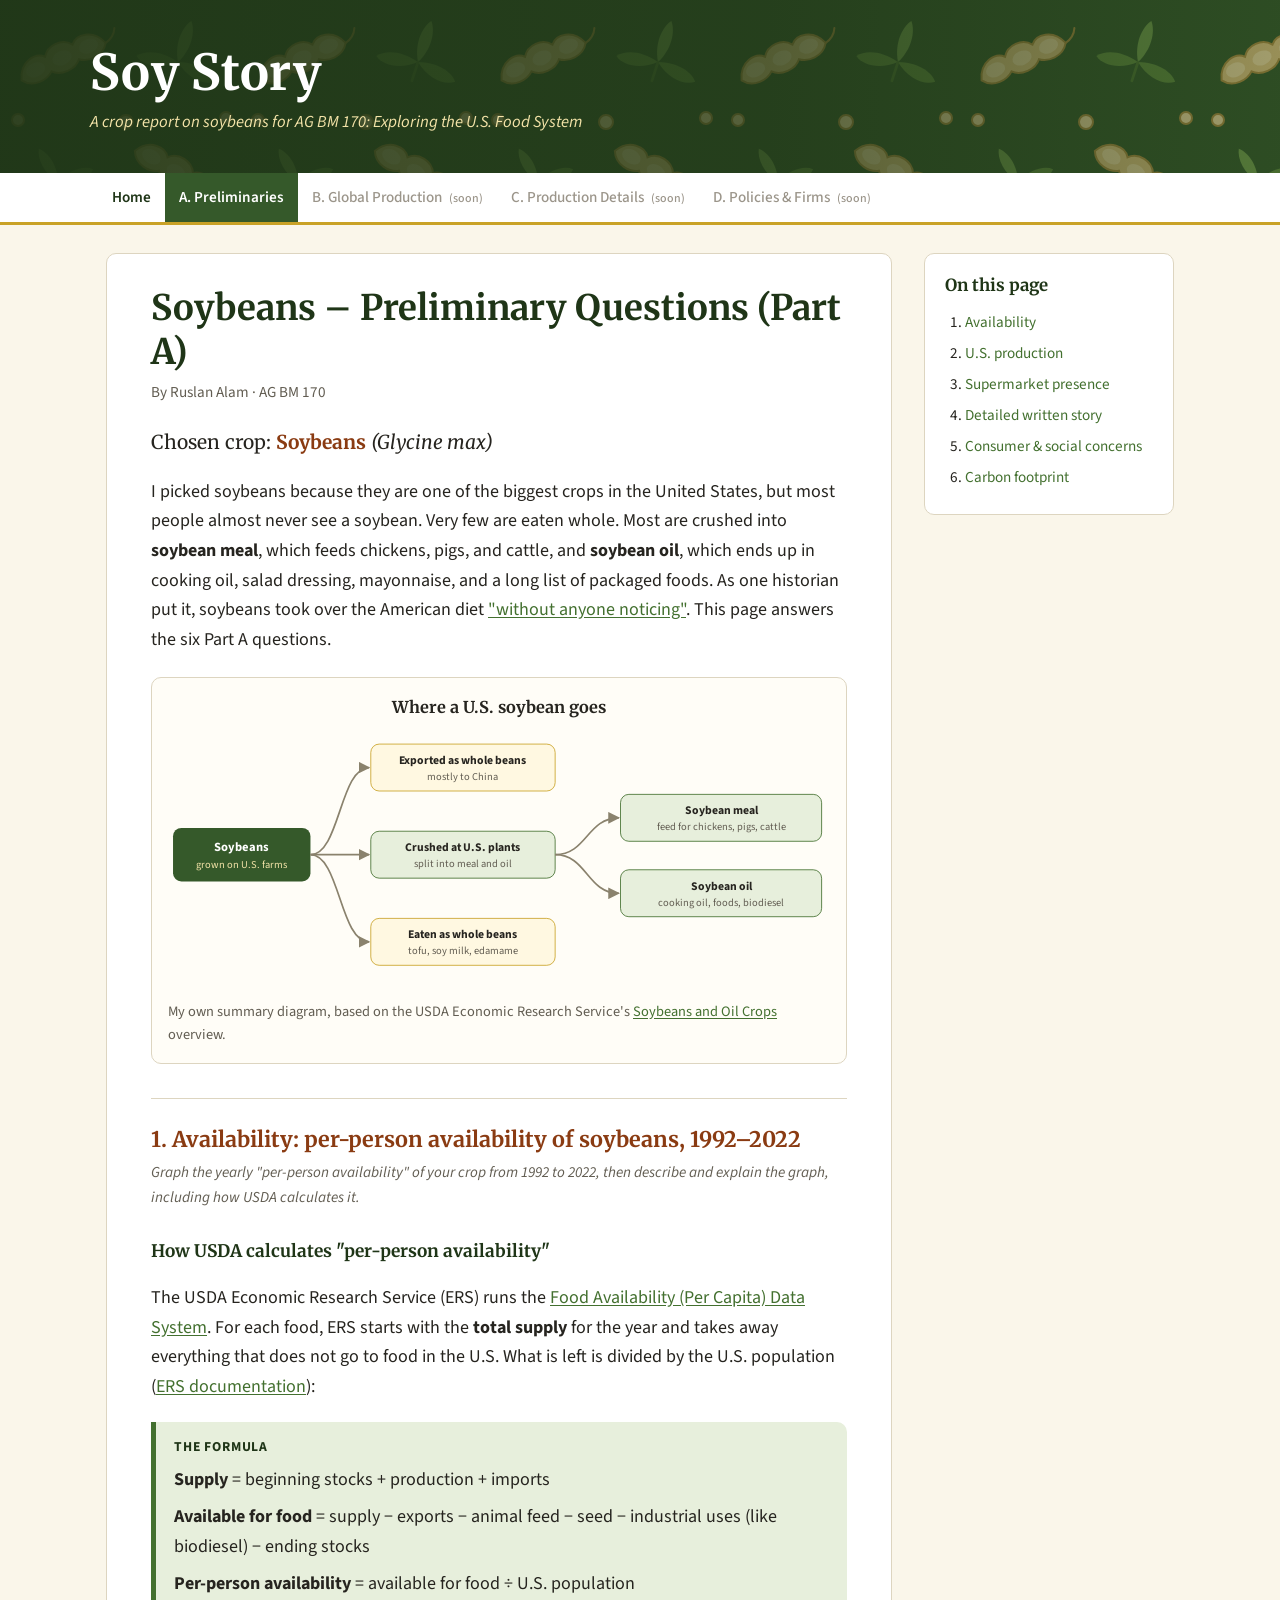
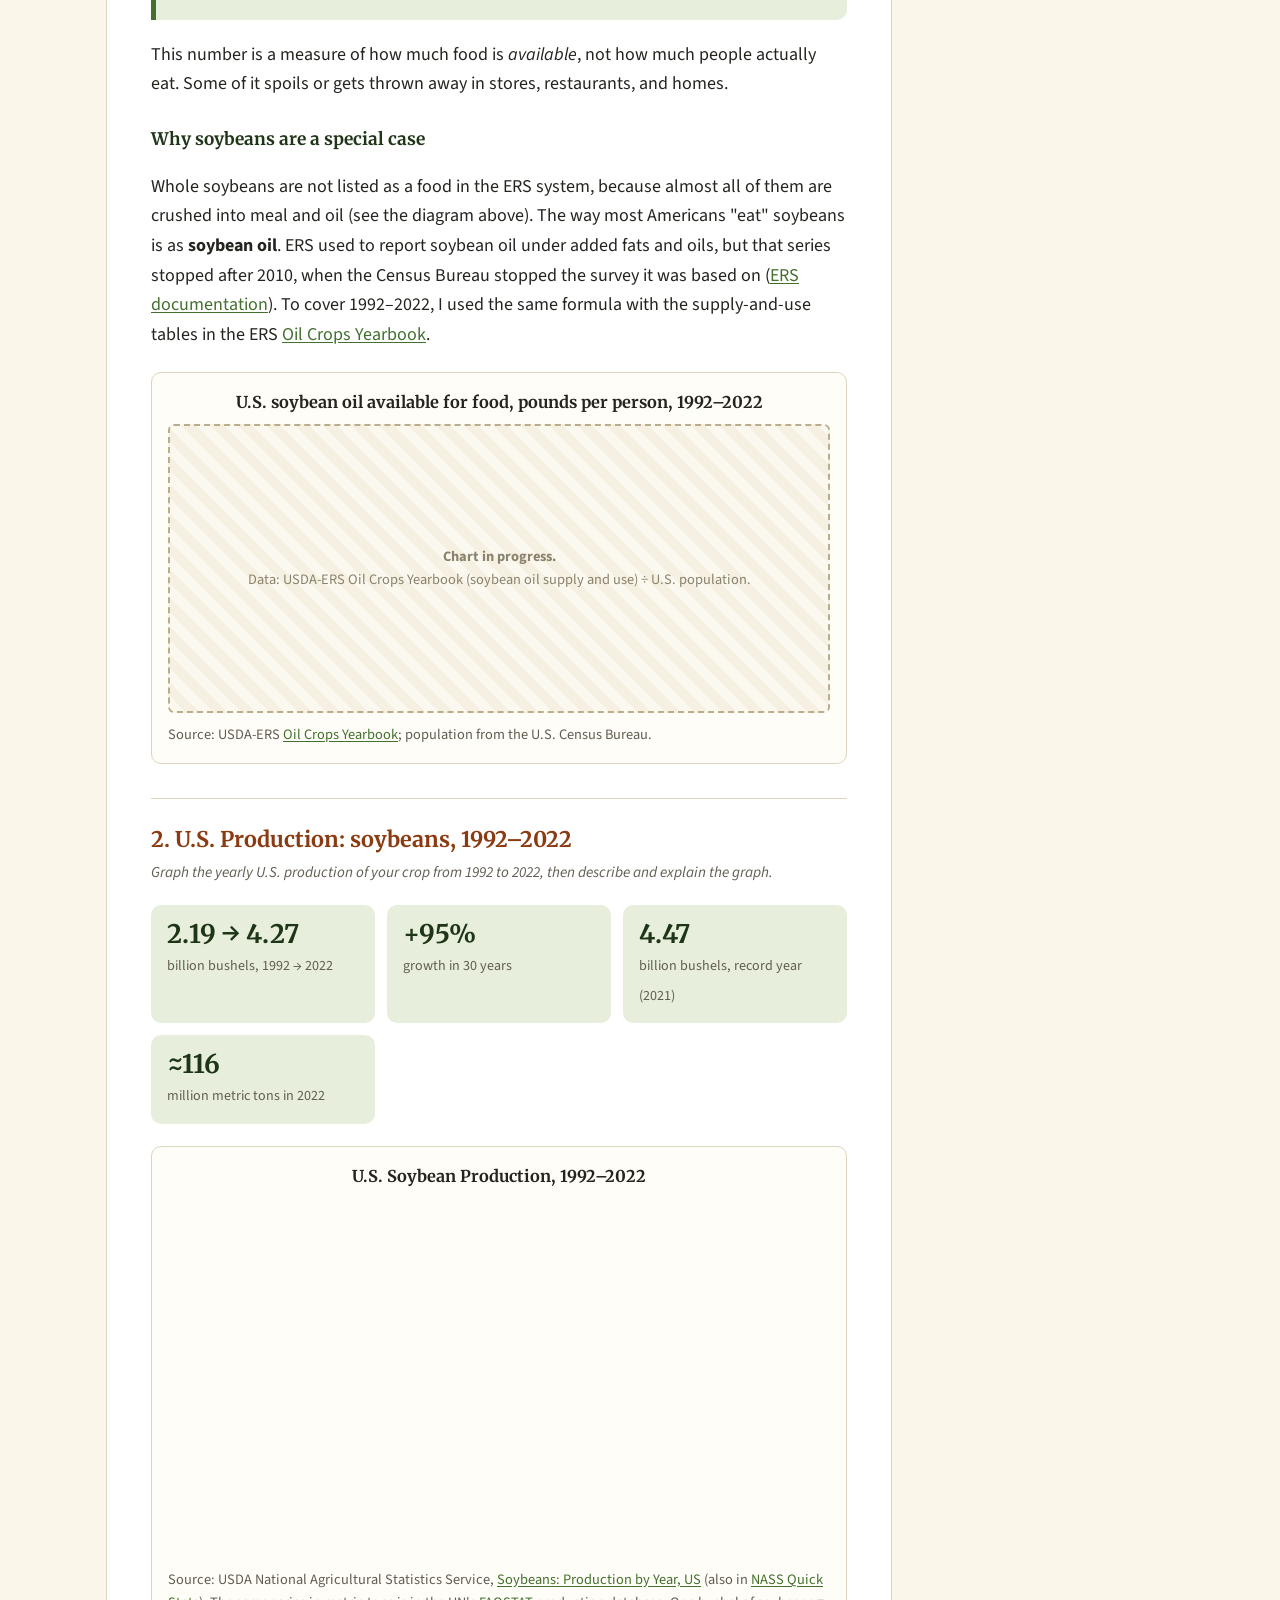
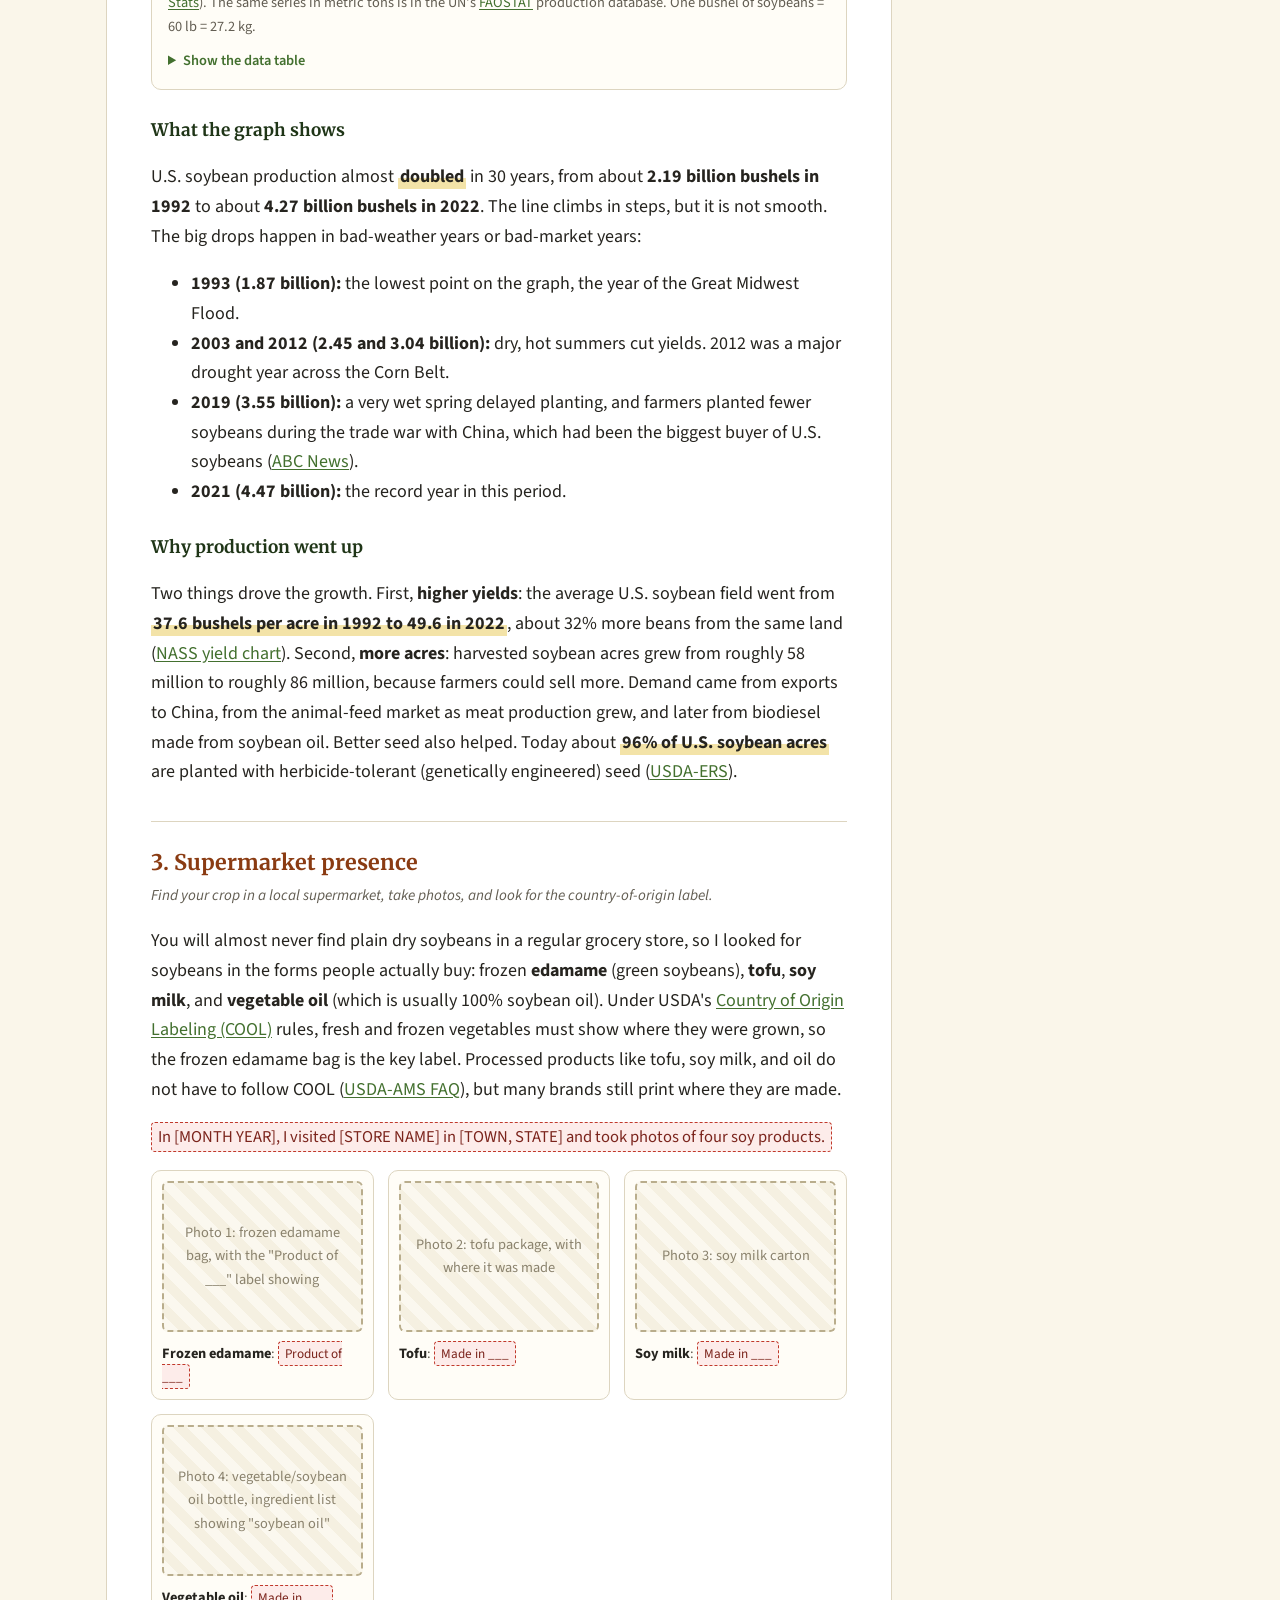
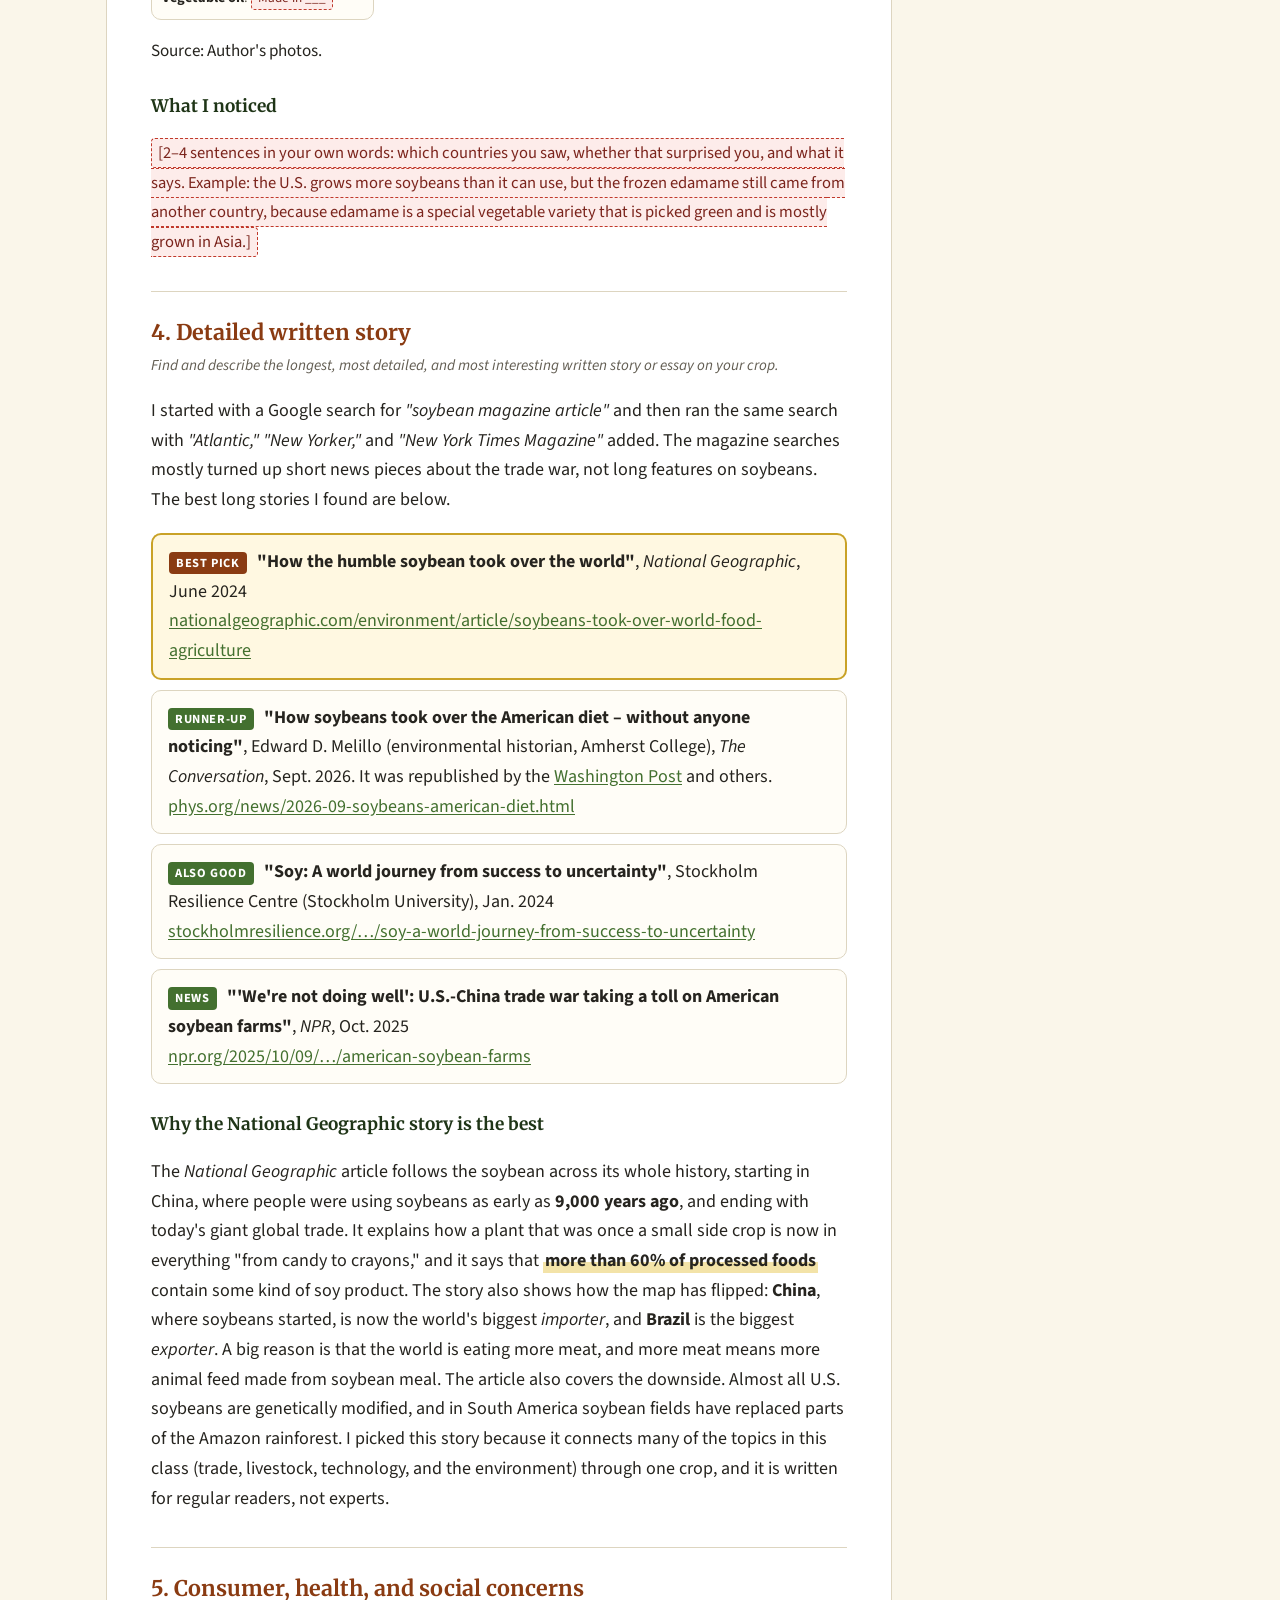
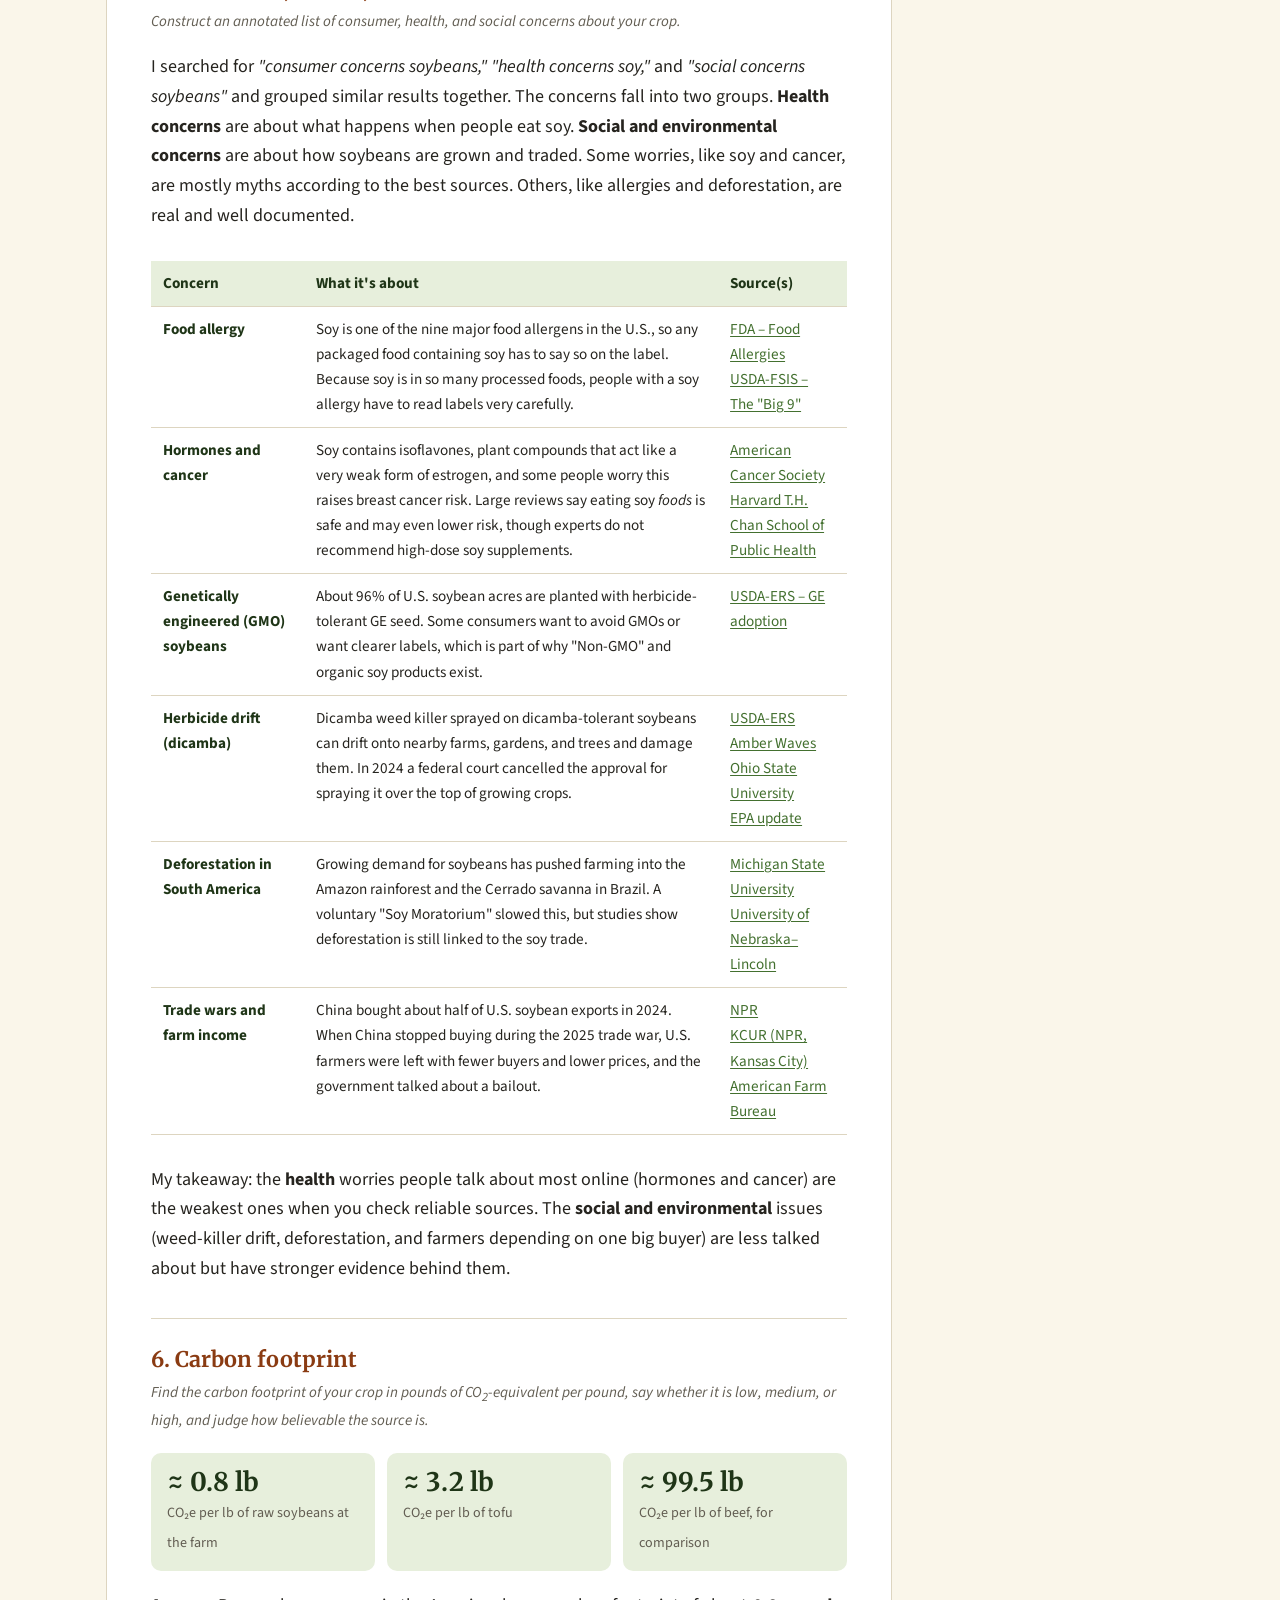
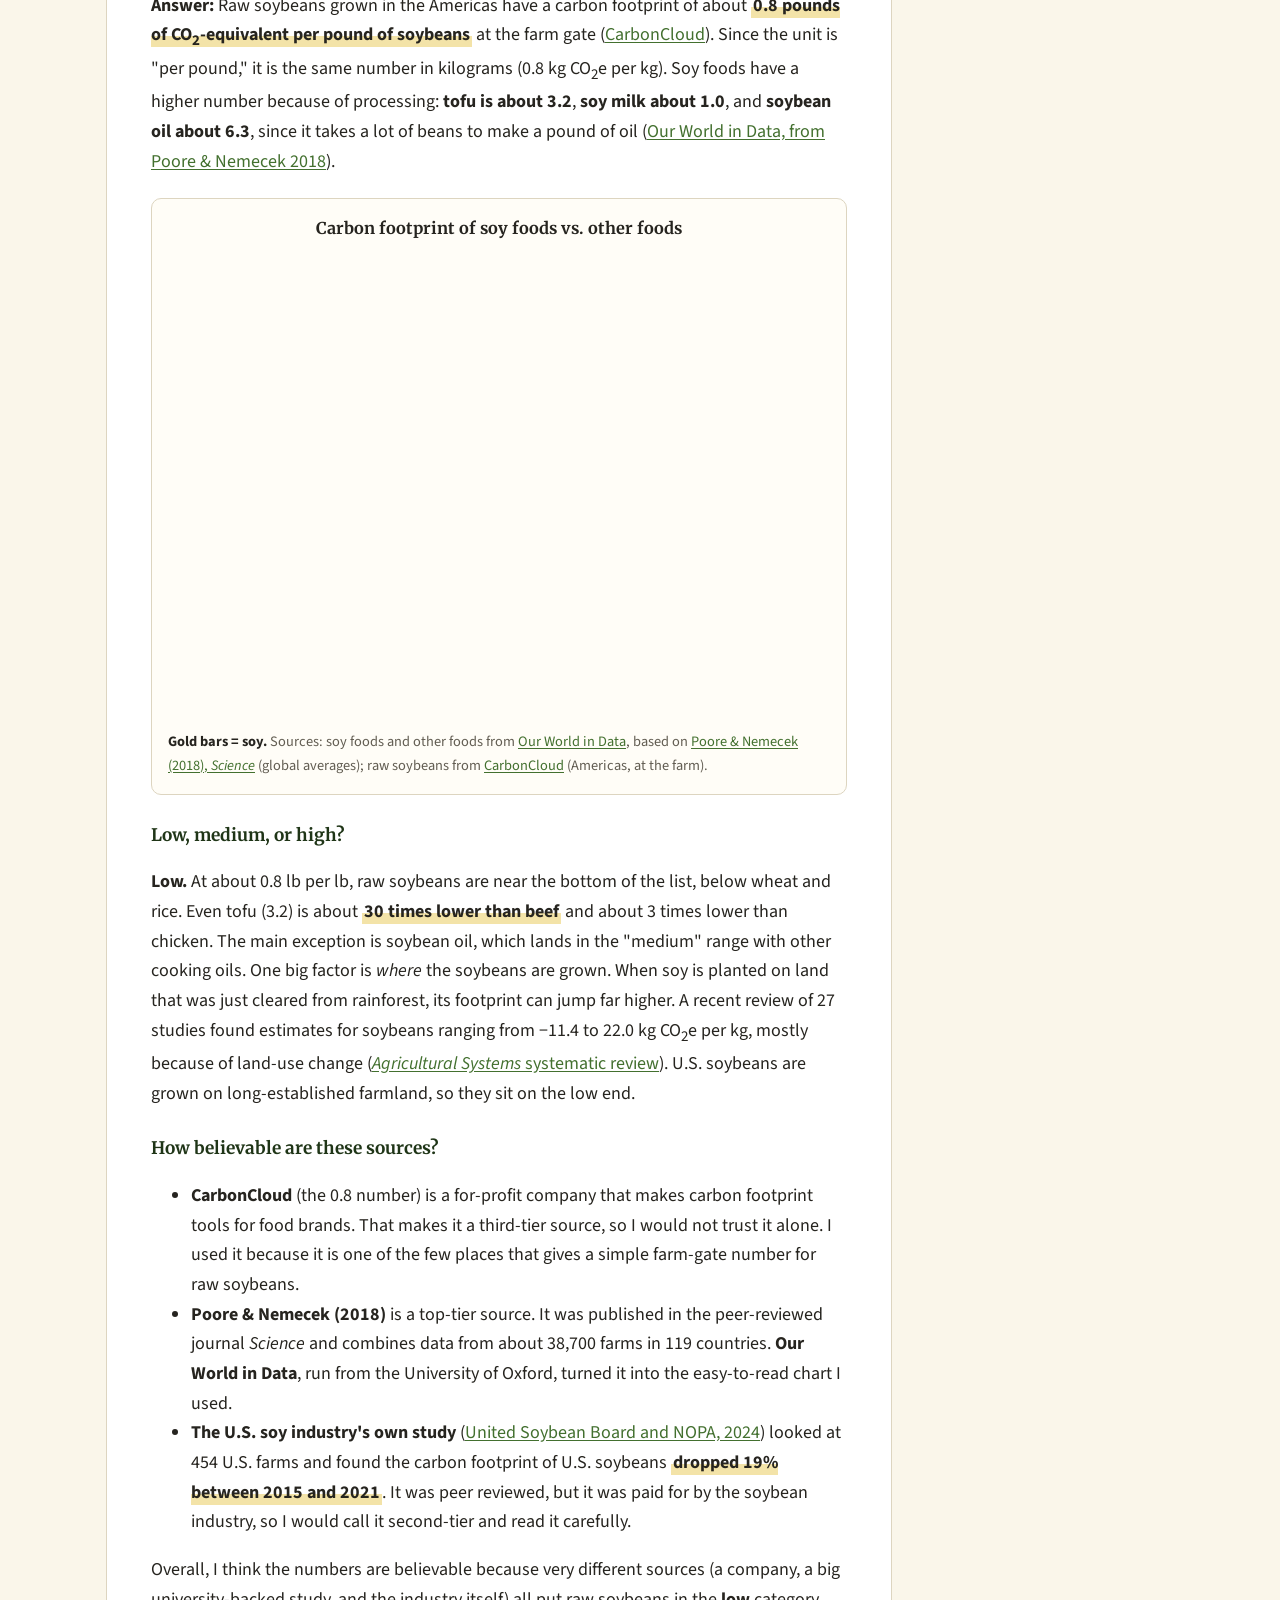
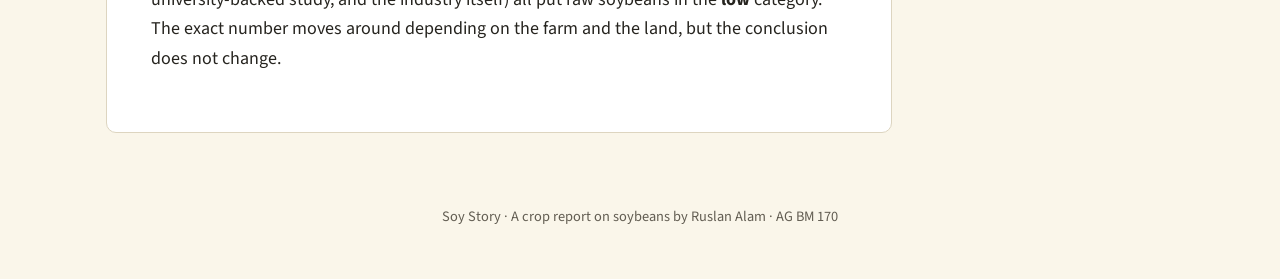
==== part-a.html @ 8404c738 "Add Soy Story crop report site with Part A page" ====
<!DOCTYPE html>
<html lang="en">
<head>
  <meta charset="utf-8">
  <meta name="viewport" content="width=device-width, initial-scale=1">
  <title>A. Soybeans – Preliminaries | Soy Story</title>
  <meta name="description" content="Assignment A for my AG BM 170 crop report on soybeans: availability, U.S. production, supermarket presence, a detailed story, consumer concerns, and carbon footprint.">
  <link rel="preconnect" href="https://fonts.googleapis.com">
  <link rel="preconnect" href="https://fonts.gstatic.com" crossorigin>
  <link href="https://fonts.googleapis.com/css2?family=Merriweather:wght@400;700&family=Source+Sans+3:ital,wght@0,400;0,600;0,700;1,400&display=swap" rel="stylesheet">
  <link rel="icon" href="assets/img/favicon.svg" type="image/svg+xml">
  <link rel="stylesheet" href="assets/css/style.css">
</head>
<body>

<header class="site-header">
  <div class="inner">
    <div class="site-title">
      <h1><a href="index.html">Soy Story</a></h1>
      <p>A crop report on soybeans for AG BM 170: Exploring the U.S. Food System</p>
    </div>
  </div>
</header>

<nav class="site-nav" aria-label="Main">
  <ul>
    <li><a href="index.html">Home</a></li>
    <li><a href="part-a.html" aria-current="page">A. Preliminaries</a></li>
    <li><span class="soon">B. Global Production <small>(soon)</small></span></li>
    <li><span class="soon">C. Production Details <small>(soon)</small></span></li>
    <li><span class="soon">D. Policies &amp; Firms <small>(soon)</small></span></li>
  </ul>
</nav>

<div class="layout">
<main>

  <h1>Soybeans – Preliminary Questions (Part A)</h1>
  <p class="byline">By Ruslan Alam · AG BM 170</p>

  <p class="crop-choice">Chosen crop: <strong>Soybeans</strong> <em>(Glycine max)</em></p>

  <p>I picked soybeans because they are one of the biggest crops in the United States, but most people almost never see a soybean. Very few are eaten whole. Most are crushed into <strong>soybean meal</strong>, which feeds chickens, pigs, and cattle, and <strong>soybean oil</strong>, which ends up in cooking oil, salad dressing, mayonnaise, and a long list of packaged foods. As one historian put it, soybeans took over the American diet <a href="https://phys.org/news/2026-09-soybeans-american-diet.html">"without anyone noticing"</a>. This page answers the six Part A questions.</p>

  <!-- Where soybeans go: simple flow diagram -->
  <figure>
    <p class="chart-title">Where a U.S. soybean goes</p>
    <svg class="diagram" viewBox="0 0 790 300" role="img" aria-labelledby="flowTitle flowDesc">
      <title id="flowTitle">Where U.S. soybeans go</title>
      <desc id="flowDesc">Harvested soybeans are either exported whole, crushed in the U.S. into meal and oil, or used as whole beans for foods like tofu and soy milk. Meal goes to animal feed. Oil goes to food and biodiesel.</desc>
      <defs>
        <marker id="arrow" viewBox="0 0 10 10" refX="9" refY="5" markerWidth="7" markerHeight="7" orient="auto-start-reverse">
          <path d="M0 0 L10 5 L0 10 z" fill="#8a826d"/>
        </marker>
      </defs>
      <!-- start -->
      <rect x="6" y="118" width="164" height="64" rx="10" fill="#35592a"/>
      <text x="88" y="146" text-anchor="middle" fill="#fff" font-size="15" font-weight="700">Soybeans</text>
      <text x="88" y="166" text-anchor="middle" fill="#f3e3a8" font-size="12.5">grown on U.S. farms</text>
      <!-- branches -->
      <path d="M170 150 C205 150 205 46 240 46" fill="none" stroke="#8a826d" stroke-width="2" marker-end="url(#arrow)"/>
      <path d="M170 150 L240 150" fill="none" stroke="#8a826d" stroke-width="2" marker-end="url(#arrow)"/>
      <path d="M170 150 C205 150 205 254 240 254" fill="none" stroke="#8a826d" stroke-width="2" marker-end="url(#arrow)"/>

      <rect x="242" y="18" width="220" height="56" rx="10" fill="#fff8e1" stroke="#c9a227"/>
      <text x="352" y="42" text-anchor="middle" font-size="14" font-weight="700" fill="#26241f">Exported as whole beans</text>
      <text x="352" y="61" text-anchor="middle" font-size="12.5" fill="#625d52">mostly to China</text>

      <rect x="242" y="122" width="220" height="56" rx="10" fill="#e7efdc" stroke="#43702f"/>
      <text x="352" y="146" text-anchor="middle" font-size="14" font-weight="700" fill="#26241f">Crushed at U.S. plants</text>
      <text x="352" y="165" text-anchor="middle" font-size="12.5" fill="#625d52">split into meal and oil</text>

      <rect x="242" y="226" width="220" height="56" rx="10" fill="#fff8e1" stroke="#c9a227"/>
      <text x="352" y="250" text-anchor="middle" font-size="14" font-weight="700" fill="#26241f">Eaten as whole beans</text>
      <text x="352" y="269" text-anchor="middle" font-size="12.5" fill="#625d52">tofu, soy milk, edamame</text>

      <path d="M462 150 C500 150 500 106 538 106" fill="none" stroke="#8a826d" stroke-width="2" marker-end="url(#arrow)"/>
      <path d="M462 150 C500 150 500 196 538 196" fill="none" stroke="#8a826d" stroke-width="2" marker-end="url(#arrow)"/>

      <rect x="540" y="78" width="240" height="56" rx="10" fill="#e7efdc" stroke="#43702f"/>
      <text x="660" y="102" text-anchor="middle" font-size="14" font-weight="700" fill="#26241f">Soybean meal</text>
      <text x="660" y="121" text-anchor="middle" font-size="12.5" fill="#625d52">feed for chickens, pigs, cattle</text>

      <rect x="540" y="168" width="240" height="56" rx="10" fill="#e7efdc" stroke="#43702f"/>
      <text x="660" y="192" text-anchor="middle" font-size="14" font-weight="700" fill="#26241f">Soybean oil</text>
      <text x="660" y="211" text-anchor="middle" font-size="12.5" fill="#625d52">cooking oil, foods, biodiesel</text>
    </svg>
    <figcaption>My own summary diagram, based on the USDA Economic Research Service's <a href="https://www.ers.usda.gov/topics/crops/soybeans-and-oil-crops">Soybeans and Oil Crops</a> overview.</figcaption>
  </figure>

  <!-- ===================== Q1 ===================== -->
  <section class="question" id="q1">
    <h2>1. Availability: per-person availability of soybeans, 1992–2022</h2>
    <p class="prompt">Graph the yearly "per-person availability" of your crop from 1992 to 2022, then describe and explain the graph, including how USDA calculates it.</p>

    <h3>How USDA calculates "per-person availability"</h3>
    <p>The USDA Economic Research Service (ERS) runs the <a href="https://www.ers.usda.gov/data-products/food-availability-per-capita-data-system/">Food Availability (Per Capita) Data System</a>. For each food, ERS starts with the <strong>total supply</strong> for the year and takes away everything that does not go to food in the U.S. What is left is divided by the U.S. population (<a href="https://www.ers.usda.gov/data-products/food-availability-per-capita-data-system/food-availability-documentation">ERS documentation</a>):</p>

    <div class="callout green">
      <span class="label">The formula</span>
      <p><strong>Supply</strong> = beginning stocks + production + imports</p>
      <p><strong>Available for food</strong> = supply − exports − animal feed − seed − industrial uses (like biodiesel) − ending stocks</p>
      <p><strong>Per-person availability</strong> = available for food ÷ U.S. population</p>
    </div>

    <p>This number is a measure of how much food is <em>available</em>, not how much people actually eat. Some of it spoils or gets thrown away in stores, restaurants, and homes.</p>

    <h3>Why soybeans are a special case</h3>
    <p>Whole soybeans are not listed as a food in the ERS system, because almost all of them are crushed into meal and oil (see the diagram above). The way most Americans "eat" soybeans is as <strong>soybean oil</strong>. ERS used to report soybean oil under added fats and oils, but that series stopped after 2010, when the Census Bureau stopped the survey it was based on (<a href="https://www.ers.usda.gov/data-products/food-availability-per-capita-data-system/food-availability-documentation">ERS documentation</a>). To cover 1992–2022, I used the same formula with the supply-and-use tables in the ERS <a href="https://www.ers.usda.gov/data-products/oil-crops-yearbook">Oil Crops Yearbook</a>.</p>

    <figure>
      <p class="chart-title">U.S. soybean oil available for food, pounds per person, 1992–2022</p>
      <div class="photo-slot" style="aspect-ratio: 16 / 7;">
        <span><strong>Chart in progress.</strong><br>Data: USDA-ERS Oil Crops Yearbook (soybean oil supply and use) ÷ U.S. population.</span>
      </div>
      <figcaption>Source: USDA-ERS <a href="https://www.ers.usda.gov/data-products/oil-crops-yearbook">Oil Crops Yearbook</a>; population from the U.S. Census Bureau.</figcaption>
    </figure>
    <!-- TODO: add the per-person chart and a 3–4 sentence description of the trend once the Oil Crops Yearbook data is downloaded. -->
  </section>

  <!-- ===================== Q2 ===================== -->
  <section class="question" id="q2">
    <h2>2. U.S. Production: soybeans, 1992–2022</h2>
    <p class="prompt">Graph the yearly U.S. production of your crop from 1992 to 2022, then describe and explain the graph.</p>

    <div class="stats">
      <div class="stat"><span class="big">2.19 → 4.27</span><span class="small">billion bushels, 1992 → 2022</span></div>
      <div class="stat"><span class="big">+95%</span><span class="small">growth in 30 years</span></div>
      <div class="stat"><span class="big">4.47</span><span class="small">billion bushels, record year (2021)</span></div>
      <div class="stat"><span class="big">≈116</span><span class="small">million metric tons in 2022</span></div>
    </div>

    <figure>
      <p class="chart-title">U.S. Soybean Production, 1992–2022</p>
      <div class="chart-box"><canvas id="chart-production" aria-label="Line chart of U.S. soybean production from 1992 to 2022" role="img"></canvas></div>
      <figcaption>Source: USDA National Agricultural Statistics Service, <a href="https://www.nass.usda.gov/Charts_and_Maps/Field_Crops/soyprod.php">Soybeans: Production by Year, US</a> (also in <a href="https://quickstats.nass.usda.gov/">NASS Quick Stats</a>). The same series in metric tons is in the UN's <a href="https://www.fao.org/faostat/en/#data/QCL">FAOSTAT</a> production database. One bushel of soybeans = 60 lb = 27.2 kg.
        <details class="data-table">
          <summary>Show the data table</summary>
          <div class="table-scroll">
            <table>
              <thead><tr><th>Year</th><th class="num">Million bushels</th><th class="num">Million metric tons</th></tr></thead>
              <tbody id="production-rows"></tbody>
            </table>
          </div>
        </details>
      </figcaption>
    </figure>

    <h3>What the graph shows</h3>
    <p>U.S. soybean production almost <span class="hl">doubled</span> in 30 years, from about <strong>2.19 billion bushels in 1992</strong> to about <strong>4.27 billion bushels in 2022</strong>. The line climbs in steps, but it is not smooth. The big drops happen in bad-weather years or bad-market years:</p>
    <ul>
      <li><strong>1993 (1.87 billion):</strong> the lowest point on the graph, the year of the Great Midwest Flood.</li>
      <li><strong>2003 and 2012 (2.45 and 3.04 billion):</strong> dry, hot summers cut yields. 2012 was a major drought year across the Corn Belt.</li>
      <li><strong>2019 (3.55 billion):</strong> a very wet spring delayed planting, and farmers planted fewer soybeans during the trade war with China, which had been the biggest buyer of U.S. soybeans (<a href="https://abcnews.com/Politics/soybean-farmers-caught-looming-crisis-us-trade-war/story?id=125943171">ABC News</a>).</li>
      <li><strong>2021 (4.47 billion):</strong> the record year in this period.</li>
    </ul>

    <h3>Why production went up</h3>
    <p>Two things drove the growth. First, <strong>higher yields</strong>: the average U.S. soybean field went from <span class="hl">37.6 bushels per acre in 1992 to 49.6 in 2022</span>, about 32% more beans from the same land (<a href="https://www.nass.usda.gov/Charts_and_Maps/Field_Crops/soyyld.php">NASS yield chart</a>). Second, <strong>more acres</strong>: harvested soybean acres grew from roughly 58 million to roughly 86 million, because farmers could sell more. Demand came from exports to China, from the animal-feed market as meat production grew, and later from biodiesel made from soybean oil. Better seed also helped. Today about <span class="hl">96% of U.S. soybean acres</span> are planted with herbicide-tolerant (genetically engineered) seed (<a href="https://www.ers.usda.gov/data-products/adoption-of-genetically-engineered-crops-in-the-united-states/recent-trends-in-ge-adoption">USDA-ERS</a>).</p>
  </section>

  <!-- ===================== Q3 ===================== -->
  <section class="question" id="q3">
    <h2>3. Supermarket presence</h2>
    <p class="prompt">Find your crop in a local supermarket, take photos, and look for the country-of-origin label.</p>

    <p>You will almost never find plain dry soybeans in a regular grocery store, so I looked for soybeans in the forms people actually buy: frozen <strong>edamame</strong> (green soybeans), <strong>tofu</strong>, <strong>soy milk</strong>, and <strong>vegetable oil</strong> (which is usually 100% soybean oil). Under USDA's <a href="https://www.ams.usda.gov/rules-regulations/cool">Country of Origin Labeling (COOL)</a> rules, fresh and frozen vegetables must show where they were grown, so the frozen edamame bag is the key label. Processed products like tofu, soy milk, and oil do not have to follow COOL (<a href="https://www.ams.usda.gov/rules-regulations/cool/questions-answers-consumers">USDA-AMS FAQ</a>), but many brands still print where they are made.</p>

    <p><span class="todo">In [MONTH YEAR], I visited [STORE NAME] in [TOWN, STATE] and took photos of four soy products.</span></p>

    <div class="photo-grid">
      <figure>
        <div class="photo-slot">Photo 1: frozen edamame bag, with the "Product of ___" label showing</div>
        <figcaption><strong>Frozen edamame</strong>: <span class="todo">Product of ___</span></figcaption>
      </figure>
      <figure>
        <div class="photo-slot">Photo 2: tofu package, with where it was made</div>
        <figcaption><strong>Tofu</strong>: <span class="todo">Made in ___</span></figcaption>
      </figure>
      <figure>
        <div class="photo-slot">Photo 3: soy milk carton</div>
        <figcaption><strong>Soy milk</strong>: <span class="todo">Made in ___</span></figcaption>
      </figure>
      <figure>
        <div class="photo-slot">Photo 4: vegetable/soybean oil bottle, ingredient list showing "soybean oil"</div>
        <figcaption><strong>Vegetable oil</strong>: <span class="todo">Made in ___</span></figcaption>
      </figure>
    </div>
    <p class="cite">Source: Author's photos.</p>

    <h3>What I noticed</h3>
    <p><span class="todo">[2–4 sentences in your own words: which countries you saw, whether that surprised you, and what it says. Example: the U.S. grows more soybeans than it can use, but the frozen edamame still came from another country, because edamame is a special vegetable variety that is picked green and is mostly grown in Asia.]</span></p>
  </section>

  <!-- ===================== Q4 ===================== -->
  <section class="question" id="q4">
    <h2>4. Detailed written story</h2>
    <p class="prompt">Find and describe the longest, most detailed, and most interesting written story or essay on your crop.</p>

    <p>I started with a Google search for <em>"soybean magazine article"</em> and then ran the same search with <em>"Atlantic,"</em> <em>"New Yorker,"</em> and <em>"New York Times Magazine"</em> added. The magazine searches mostly turned up short news pieces about the trade war, not long features on soybeans. The best long stories I found are below.</p>

    <ul class="source-list">
      <li class="best">
        <span class="outlet">Best pick</span> <strong>"How the humble soybean took over the world"</strong>, <em>National Geographic</em>, June 2024<br>
        <a href="https://www.nationalgeographic.com/environment/article/soybeans-took-over-world-food-agriculture">nationalgeographic.com/environment/article/soybeans-took-over-world-food-agriculture</a>
      </li>
      <li>
        <span class="outlet">Runner-up</span> <strong>"How soybeans took over the American diet – without anyone noticing"</strong>, Edward D. Melillo (environmental historian, Amherst College), <em>The Conversation</em>, Sept. 2026. It was republished by the <a href="https://www.washingtonpost.com/ripple/2026/09/11/how-soybeans-took-over-the-american-diet-without-anyone-noticing/">Washington Post</a> and others.<br>
        <a href="https://phys.org/news/2026-09-soybeans-american-diet.html">phys.org/news/2026-09-soybeans-american-diet.html</a>
      </li>
      <li>
        <span class="outlet">Also good</span> <strong>"Soy: A world journey from success to uncertainty"</strong>, Stockholm Resilience Centre (Stockholm University), Jan. 2024<br>
        <a href="https://www.stockholmresilience.org/research/research-news/2024-01-22-soy-a-world-journey-from-success-to-uncertainty.html">stockholmresilience.org/…/soy-a-world-journey-from-success-to-uncertainty</a>
      </li>
      <li>
        <span class="outlet">News</span> <strong>"'We're not doing well': U.S.-China trade war taking a toll on American soybean farms"</strong>, <em>NPR</em>, Oct. 2025<br>
        <a href="https://www.npr.org/2025/10/09/nx-s1-5563908/were-not-doing-well-u-s-china-trade-war-taking-a-toll-on-american-soybean-farms">npr.org/2025/10/09/…/american-soybean-farms</a>
      </li>
    </ul>

    <h3>Why the National Geographic story is the best</h3>
    <p>The <em>National Geographic</em> article follows the soybean across its whole history, starting in China, where people were using soybeans as early as <strong>9,000 years ago</strong>, and ending with today's giant global trade. It explains how a plant that was once a small side crop is now in everything "from candy to crayons," and it says that <span class="hl">more than 60% of processed foods</span> contain some kind of soy product. The story also shows how the map has flipped: <strong>China</strong>, where soybeans started, is now the world's biggest <em>importer</em>, and <strong>Brazil</strong> is the biggest <em>exporter</em>. A big reason is that the world is eating more meat, and more meat means more animal feed made from soybean meal. The article also covers the downside. Almost all U.S. soybeans are genetically modified, and in South America soybean fields have replaced parts of the Amazon rainforest. I picked this story because it connects many of the topics in this class (trade, livestock, technology, and the environment) through one crop, and it is written for regular readers, not experts.</p>
  </section>

  <!-- ===================== Q5 ===================== -->
  <section class="question" id="q5">
    <h2>5. Consumer, health, and social concerns</h2>
    <p class="prompt">Construct an annotated list of consumer, health, and social concerns about your crop.</p>

    <p>I searched for <em>"consumer concerns soybeans,"</em> <em>"health concerns soy,"</em> and <em>"social concerns soybeans"</em> and grouped similar results together. The concerns fall into two groups. <strong>Health concerns</strong> are about what happens when people eat soy. <strong>Social and environmental concerns</strong> are about how soybeans are grown and traded. Some worries, like soy and cancer, are mostly myths according to the best sources. Others, like allergies and deforestation, are real and well documented.</p>

    <div class="table-scroll">
    <table class="concerns">
      <thead>
        <tr><th>Concern</th><th>What it's about</th><th>Source(s)</th></tr>
      </thead>
      <tbody>
        <tr>
          <td>Food allergy</td>
          <td>Soy is one of the nine major food allergens in the U.S., so any packaged food containing soy has to say so on the label. Because soy is in so many processed foods, people with a soy allergy have to read labels very carefully.</td>
          <td><a href="https://www.fda.gov/food/nutrition-food-labeling-and-critical-foods/food-allergies">FDA – Food Allergies</a><br><a href="https://www.fsis.usda.gov/food-safety/safe-food-handling-and-preparation/food-safety-basics/food-allergies-big-9">USDA-FSIS – The "Big 9"</a></td>
        </tr>
        <tr>
          <td>Hormones and cancer</td>
          <td>Soy contains isoflavones, plant compounds that act like a very weak form of estrogen, and some people worry this raises breast cancer risk. Large reviews say eating soy <em>foods</em> is safe and may even lower risk, though experts do not recommend high-dose soy supplements.</td>
          <td><a href="https://www.cancer.org/cancer/latest-news/soy-and-cancer-risk-our-experts-advice.html">American Cancer Society</a><br><a href="https://nutritionsource.hsph.harvard.edu/soy/">Harvard T.H. Chan School of Public Health</a></td>
        </tr>
        <tr>
          <td>Genetically engineered (GMO) soybeans</td>
          <td>About 96% of U.S. soybean acres are planted with herbicide-tolerant GE seed. Some consumers want to avoid GMOs or want clearer labels, which is part of why "Non-GMO" and organic soy products exist.</td>
          <td><a href="https://www.ers.usda.gov/data-products/adoption-of-genetically-engineered-crops-in-the-united-states/recent-trends-in-ge-adoption">USDA-ERS – GE adoption</a></td>
        </tr>
        <tr>
          <td>Herbicide drift (dicamba)</td>
          <td>Dicamba weed killer sprayed on dicamba-tolerant soybeans can drift onto nearby farms, gardens, and trees and damage them. In 2024 a federal court cancelled the approval for spraying it over the top of growing crops.</td>
          <td><a href="https://www.ers.usda.gov/amber-waves/2019/october/the-use-of-genetically-engineered-dicamba-tolerant-soybean-seeds-has-increased-quickly-benefiting-adopters-but-damaging-crops-in-some-fields">USDA-ERS Amber Waves</a><br><a href="https://u.osu.edu/osuweeds/2024/02/13/dicamba-registration-vacated/">Ohio State University</a><br><a href="https://www.epa.gov/pesticides/epa-provides-update-over-top-uses-dicamba">EPA update</a></td>
        </tr>
        <tr>
          <td>Deforestation in South America</td>
          <td>Growing demand for soybeans has pushed farming into the Amazon rainforest and the Cerrado savanna in Brazil. A voluntary "Soy Moratorium" slowed this, but studies show deforestation is still linked to the soy trade.</td>
          <td><a href="https://www.canr.msu.edu/news/brazil-s-soybean-trade-still-harbors-amazon-deforestation">Michigan State University</a><br><a href="https://newsroom.unl.edu/announce/unlagrohortnews/14986/84358">University of Nebraska–Lincoln</a></td>
        </tr>
        <tr>
          <td>Trade wars and farm income</td>
          <td>China bought about half of U.S. soybean exports in 2024. When China stopped buying during the 2025 trade war, U.S. farmers were left with fewer buyers and lower prices, and the government talked about a bailout.</td>
          <td><a href="https://www.npr.org/2025/10/09/nx-s1-5563908/were-not-doing-well-u-s-china-trade-war-taking-a-toll-on-american-soybean-farms">NPR</a><br><a href="https://www.kcur.org/environment-agriculture/2025-09-25/china-trade-american-soybean-farmers-limited-options-sell-grain">KCUR (NPR, Kansas City)</a><br><a href="https://www.fb.org/market-intel/agricultural-trade-china-steps-back-from-u-s-soybeans">American Farm Bureau</a></td>
        </tr>
      </tbody>
    </table>
    </div>

    <p>My takeaway: the <strong>health</strong> worries people talk about most online (hormones and cancer) are the weakest ones when you check reliable sources. The <strong>social and environmental</strong> issues (weed-killer drift, deforestation, and farmers depending on one big buyer) are less talked about but have stronger evidence behind them.</p>
  </section>

  <!-- ===================== Q6 ===================== -->
  <section class="question" id="q6">
    <h2>6. Carbon footprint</h2>
    <p class="prompt">Find the carbon footprint of your crop in pounds of CO<sub>2</sub>-equivalent per pound, say whether it is low, medium, or high, and judge how believable the source is.</p>

    <div class="stats">
      <div class="stat"><span class="big">≈ 0.8 lb</span><span class="small">CO₂e per lb of raw soybeans at the farm</span></div>
      <div class="stat"><span class="big">≈ 3.2 lb</span><span class="small">CO₂e per lb of tofu</span></div>
      <div class="stat"><span class="big">≈ 99.5 lb</span><span class="small">CO₂e per lb of beef, for comparison</span></div>
    </div>

    <p><strong>Answer:</strong> Raw soybeans grown in the Americas have a carbon footprint of about <span class="hl">0.8 pounds of CO<sub>2</sub>-equivalent per pound of soybeans</span> at the farm gate (<a href="https://apps.carboncloud.com/climatehub/agricultural-reports/benchmarks/823f1725-5df1-462e-ba4d-4531978dba68">CarbonCloud</a>). Since the unit is "per pound," it is the same number in kilograms (0.8 kg CO<sub>2</sub>e per kg). Soy foods have a higher number because of processing: <strong>tofu is about 3.2</strong>, <strong>soy milk about 1.0</strong>, and <strong>soybean oil about 6.3</strong>, since it takes a lot of beans to make a pound of oil (<a href="https://ourworldindata.org/grapher/ghg-per-kg-poore">Our World in Data, from Poore &amp; Nemecek 2018</a>).</p>

    <figure class="tall">
      <p class="chart-title">Carbon footprint of soy foods vs. other foods</p>
      <div class="chart-box"><canvas id="chart-carbon" aria-label="Bar chart comparing the carbon footprint of soy foods to other foods" role="img"></canvas></div>
      <figcaption><strong>Gold bars = soy.</strong> Sources: soy foods and other foods from <a href="https://ourworldindata.org/grapher/ghg-per-kg-poore">Our World in Data</a>, based on <a href="https://www.science.org/doi/10.1126/science.aaq0216">Poore &amp; Nemecek (2018), <em>Science</em></a> (global averages); raw soybeans from <a href="https://apps.carboncloud.com/climatehub/agricultural-reports/benchmarks/823f1725-5df1-462e-ba4d-4531978dba68">CarbonCloud</a> (Americas, at the farm).</figcaption>
    </figure>

    <h3>Low, medium, or high?</h3>
    <p><strong>Low.</strong> At about 0.8 lb per lb, raw soybeans are near the bottom of the list, below wheat and rice. Even tofu (3.2) is about <span class="hl">30 times lower than beef</span> and about 3 times lower than chicken. The main exception is soybean oil, which lands in the "medium" range with other cooking oils. One big factor is <em>where</em> the soybeans are grown. When soy is planted on land that was just cleared from rainforest, its footprint can jump far higher. A recent review of 27 studies found estimates for soybeans ranging from −11.4 to 22.0 kg CO<sub>2</sub>e per kg, mostly because of land-use change (<a href="https://www.sciencedirect.com/science/article/pii/S0308521X25002999"><em>Agricultural Systems</em> systematic review</a>). U.S. soybeans are grown on long-established farmland, so they sit on the low end.</p>

    <h3>How believable are these sources?</h3>
    <ul>
      <li><strong>CarbonCloud</strong> (the 0.8 number) is a for-profit company that makes carbon footprint tools for food brands. That makes it a third-tier source, so I would not trust it alone. I used it because it is one of the few places that gives a simple farm-gate number for raw soybeans.</li>
      <li><strong>Poore &amp; Nemecek (2018)</strong> is a top-tier source. It was published in the peer-reviewed journal <em>Science</em> and combines data from about 38,700 farms in 119 countries. <strong>Our World in Data</strong>, run from the University of Oxford, turned it into the easy-to-read chart I used.</li>
      <li><strong>The U.S. soy industry's own study</strong> (<a href="https://www.nopa.org/resources/soybean-life-cycle-assessment/">United Soybean Board and NOPA, 2024</a>) looked at 454 U.S. farms and found the carbon footprint of U.S. soybeans <span class="hl">dropped 19% between 2015 and 2021</span>. It was peer reviewed, but it was paid for by the soybean industry, so I would call it second-tier and read it carefully.</li>
    </ul>
    <p>Overall, I think the numbers are believable because very different sources (a company, a big university-backed study, and the industry itself) all put raw soybeans in the <strong>low</strong> category. The exact number moves around depending on the farm and the land, but the conclusion does not change.</p>
  </section>

</main>

<aside class="toc" aria-label="On this page">
  <h2>On this page</h2>
  <ol>
    <li><a href="#q1">Availability</a></li>
    <li><a href="#q2">U.S. production</a></li>
    <li><a href="#q3">Supermarket presence</a></li>
    <li><a href="#q4">Detailed written story</a></li>
    <li><a href="#q5">Consumer &amp; social concerns</a></li>
    <li><a href="#q6">Carbon footprint</a></li>
  </ol>
</aside>
</div>

<footer class="site-footer">
  <p>Soy Story · A crop report on soybeans by Ruslan Alam · AG BM 170</p>
</footer>

<script src="assets/js/vendor/chart.umd.min.js"></script>
<script src="assets/js/charts.js"></script>
</body>
</html>
---- assets/css/style.css ----
:root {
  --green-900: #1f3517;
  --green-700: #35592a;
  --green-600: #43702f;
  --green-100: #e7efdc;
  --gold-500: #c9a227;
  --gold-200: #f3e3a8;
  --tan-100: #faf6ea;
  --rust-700: #8a3b12;
  --ink: #26241f;
  --muted: #625d52;
  --line: #ddd5c0;
  --card: #ffffff;
  --radius: 10px;
  --serif: "Merriweather", Georgia, "Times New Roman", serif;
  --sans: "Source Sans 3", "Segoe UI", system-ui, -apple-system, Arial, sans-serif;
}

* { box-sizing: border-box; }

html { scroll-behavior: smooth; }

body {
  margin: 0;
  background: var(--tan-100);
  color: var(--ink);
  font-family: var(--sans);
  font-size: 18px;
  line-height: 1.65;
}

img, svg { max-width: 100%; height: auto; }

a { color: var(--green-600); text-underline-offset: 2px; }
a:hover { color: var(--rust-700); }

/* ---------- Header ---------- */
.site-header {
  background: var(--green-700) url("../img/soy-pattern.svg") repeat;
  background-size: 240px;
  color: #fff;
}
.site-header .inner {
  background: linear-gradient(90deg, rgba(31, 53, 23, 0.92) 0%, rgba(31, 53, 23, 0.72) 60%, rgba(31, 53, 23, 0.35) 100%);
  padding: 44px 16px 36px;
}
.site-title {
  max-width: 1100px;
  margin: 0 auto;
}
.site-title a { color: #fff; text-decoration: none; }
.site-title h1 {
  font-family: var(--serif);
  font-size: clamp(2rem, 5vw, 3.1rem);
  line-height: 1.15;
  margin: 0 0 8px;
  letter-spacing: 0.01em;
}
.site-title p {
  margin: 0;
  font-style: italic;
  color: var(--gold-200);
  font-size: 1.05rem;
}

/* ---------- Navigation ---------- */
.site-nav {
  background: #fff;
  border-bottom: 3px solid var(--gold-500);
  position: sticky;
  top: 0;
  z-index: 20;
}
.site-nav ul {
  max-width: 1100px;
  margin: 0 auto;
  padding: 0 8px;
  list-style: none;
  display: flex;
  flex-wrap: wrap;
}
.site-nav a,
.site-nav span {
  display: block;
  padding: 12px 14px;
  font-size: 0.95rem;
  font-weight: 600;
  text-decoration: none;
  color: var(--green-900);
}
.site-nav a:hover { background: var(--green-100); color: var(--green-900); }
.site-nav a[aria-current="page"] {
  background: var(--green-700);
  color: #fff;
}
.site-nav span.soon { color: #9b958a; font-weight: 500; cursor: default; }
.site-nav span.soon small { font-size: 0.75rem; margin-left: 4px; }

/* ---------- Layout ---------- */
.layout {
  max-width: 1100px;
  margin: 0 auto;
  padding: 28px 16px 48px;
  display: grid;
  grid-template-columns: minmax(0, 1fr) 250px;
  gap: 32px;
  align-items: start;
}
.layout.single { grid-template-columns: minmax(0, 1fr); max-width: 900px; }

main {
  background: var(--card);
  border: 1px solid var(--line);
  border-radius: var(--radius);
  padding: 32px clamp(18px, 4vw, 44px) 40px;
  min-width: 0;
}

.toc {
  position: sticky;
  top: 70px;
  background: var(--card);
  border: 1px solid var(--line);
  border-radius: var(--radius);
  padding: 18px 20px;
  font-size: 0.95rem;
}
.toc h2 {
  font-family: var(--serif);
  font-size: 1.05rem;
  margin: 0 0 10px;
  color: var(--green-900);
}
.toc ol { margin: 0; padding-left: 20px; }
.toc li { margin: 6px 0; }
.toc a { text-decoration: none; }
.toc a:hover { text-decoration: underline; }

@media (max-width: 900px) {
  .layout { grid-template-columns: minmax(0, 1fr); }
  .toc { position: static; order: -1; }
}

/* ---------- Typography ---------- */
main h1 {
  font-family: var(--serif);
  font-size: clamp(1.7rem, 3.6vw, 2.2rem);
  line-height: 1.25;
  margin: 0 0 6px;
  color: var(--green-900);
}
.byline { color: var(--muted); margin: 0 0 22px; font-size: 0.95rem; }

.crop-choice {
  font-family: var(--serif);
  font-size: 1.2rem;
  margin: 0 0 18px;
}
.crop-choice strong { color: var(--rust-700); }

section.question {
  border-top: 1px solid var(--line);
  padding-top: 26px;
  margin-top: 34px;
  scroll-margin-top: 70px;
}
section.question > h2 {
  font-family: var(--serif);
  font-size: 1.35rem;
  line-height: 1.35;
  color: var(--rust-700);
  margin: 0 0 6px;
}
.prompt {
  color: var(--muted);
  font-size: 0.95rem;
  font-style: italic;
  margin: 0 0 16px;
}
main h3 {
  font-family: var(--serif);
  font-size: 1.08rem;
  color: var(--green-900);
  margin: 26px 0 8px;
}

.hl {
  background: linear-gradient(transparent 55%, var(--gold-200) 55%);
  font-weight: 700;
  padding: 0 2px;
}

.cite { font-size: 0.95em; }

/* ---------- Figures & charts ---------- */
figure {
  margin: 22px 0;
  padding: 16px;
  border: 1px solid var(--line);
  border-radius: var(--radius);
  background: #fffdf7;
}
figure .chart-box { position: relative; height: 360px; }
figure.tall .chart-box { height: 470px; }
figcaption {
  margin-top: 10px;
  font-size: 0.9rem;
  color: var(--muted);
}
figcaption strong { color: var(--ink); }

.chart-title {
  font-family: var(--serif);
  font-weight: 700;
  text-align: center;
  margin: 0 0 8px;
  font-size: 1.02rem;
}

details.data-table { margin-top: 10px; font-size: 0.9rem; }
details.data-table summary { cursor: pointer; color: var(--green-600); font-weight: 600; }
.table-scroll { overflow-x: auto; }

table {
  width: 100%;
  border-collapse: collapse;
  font-size: 0.95rem;
  margin: 12px 0;
}
th, td {
  text-align: left;
  vertical-align: top;
  padding: 10px 12px;
  border-bottom: 1px solid var(--line);
}
th {
  background: var(--green-100);
  color: var(--green-900);
  font-weight: 700;
}
td.num, th.num { text-align: right; font-variant-numeric: tabular-nums; }

/* concerns table: stacks on phones */
.concerns td:first-child { font-weight: 700; color: var(--green-900); width: 22%; }
@media (max-width: 640px) {
  .concerns thead { display: none; }
  .concerns tr { display: block; border-bottom: 2px solid var(--line); padding: 8px 0; }
  .concerns td { display: block; border: 0; padding: 4px 0; width: auto !important; }
}

/* ---------- Callouts ---------- */
.callout {
  border-left: 5px solid var(--gold-500);
  background: #fff8e1;
  padding: 14px 18px;
  border-radius: 0 var(--radius) var(--radius) 0;
  margin: 20px 0;
}
.callout.green { border-left-color: var(--green-600); background: var(--green-100); }
.callout p { margin: 0.4em 0; }
.callout .label {
  display: block;
  font-weight: 700;
  font-size: 0.85rem;
  letter-spacing: 0.06em;
  text-transform: uppercase;
  color: var(--green-900);
  margin-bottom: 2px;
}

.stats {
  display: grid;
  grid-template-columns: repeat(auto-fit, minmax(170px, 1fr));
  gap: 12px;
  margin: 20px 0;
}
.stat {
  background: var(--green-100);
  border-radius: var(--radius);
  padding: 14px 16px;
}
.stat .big {
  display: block;
  font-family: var(--serif);
  font-size: 1.6rem;
  font-weight: 700;
  color: var(--green-900);
  line-height: 1.2;
}
.stat .small { font-size: 0.88rem; color: var(--muted); }

/* ---------- Photo grid (supermarket) ---------- */
.photo-grid {
  display: grid;
  grid-template-columns: repeat(auto-fit, minmax(220px, 1fr));
  gap: 14px;
  margin: 18px 0 6px;
}
.photo-grid figure { margin: 0; padding: 10px; }
.photo-grid img { border-radius: 6px; display: block; width: 100%; }
.photo-slot {
  aspect-ratio: 4 / 3;
  border: 2px dashed #b9ad8c;
  border-radius: 6px;
  display: flex;
  align-items: center;
  justify-content: center;
  text-align: center;
  padding: 12px;
  color: #8a826d;
  font-size: 0.9rem;
  background: repeating-linear-gradient(45deg, #fbf8ef, #fbf8ef 10px, #f5f0e1 10px, #f5f0e1 20px);
}

.todo {
  background: #fdecea;
  border: 1px dashed #c0392b;
  color: #7b241c;
  padding: 2px 6px;
  border-radius: 4px;
  font-size: 0.92em;
}

/* ---------- Source cards (story) ---------- */
.source-list { list-style: none; padding: 0; margin: 14px 0; }
.source-list li {
  border: 1px solid var(--line);
  border-radius: var(--radius);
  padding: 12px 16px;
  margin-bottom: 10px;
  background: #fffdf7;
}
.source-list .outlet {
  display: inline-block;
  font-size: 0.78rem;
  font-weight: 700;
  letter-spacing: 0.05em;
  text-transform: uppercase;
  color: #fff;
  background: var(--green-600);
  border-radius: 4px;
  padding: 1px 7px;
  margin-right: 6px;
}
.source-list a { overflow-wrap: anywhere; }
.source-list .best { border: 2px solid var(--gold-500); background: #fff8e1; }
.source-list .best .outlet { background: var(--rust-700); }

/* ---------- Home page ---------- */
.part-cards {
  display: grid;
  grid-template-columns: repeat(auto-fit, minmax(230px, 1fr));
  gap: 14px;
  margin: 20px 0;
}
.part-card {
  display: block;
  border: 1px solid var(--line);
  border-radius: var(--radius);
  padding: 16px 18px;
  text-decoration: none;
  color: var(--ink);
  background: #fffdf7;
}
a.part-card:hover { border-color: var(--green-600); box-shadow: 0 2px 10px rgba(31, 53, 23, 0.12); color: var(--ink); }
.part-card .tag { font-size: 0.8rem; font-weight: 700; color: var(--rust-700); letter-spacing: 0.05em; text-transform: uppercase; }
.part-card h3 { margin: 4px 0 6px; }
.part-card p { margin: 0; font-size: 0.95rem; color: var(--muted); }
.part-card.soon { opacity: 0.6; }

/* ---------- Diagram ---------- */
.diagram text { font-family: var(--sans); }

/* ---------- Footer ---------- */
.site-footer {
  text-align: center;
  color: var(--muted);
  font-size: 0.9rem;
  padding: 10px 16px 36px;
}

@media (max-width: 700px) {
  .site-nav { position: static; }
  .site-nav ul { flex-wrap: nowrap; overflow-x: auto; -webkit-overflow-scrolling: touch; }
  .site-nav a, .site-nav span { white-space: nowrap; padding: 12px 11px; }
  .site-nav span.soon small { display: none; }
  .toc { top: auto; }
}
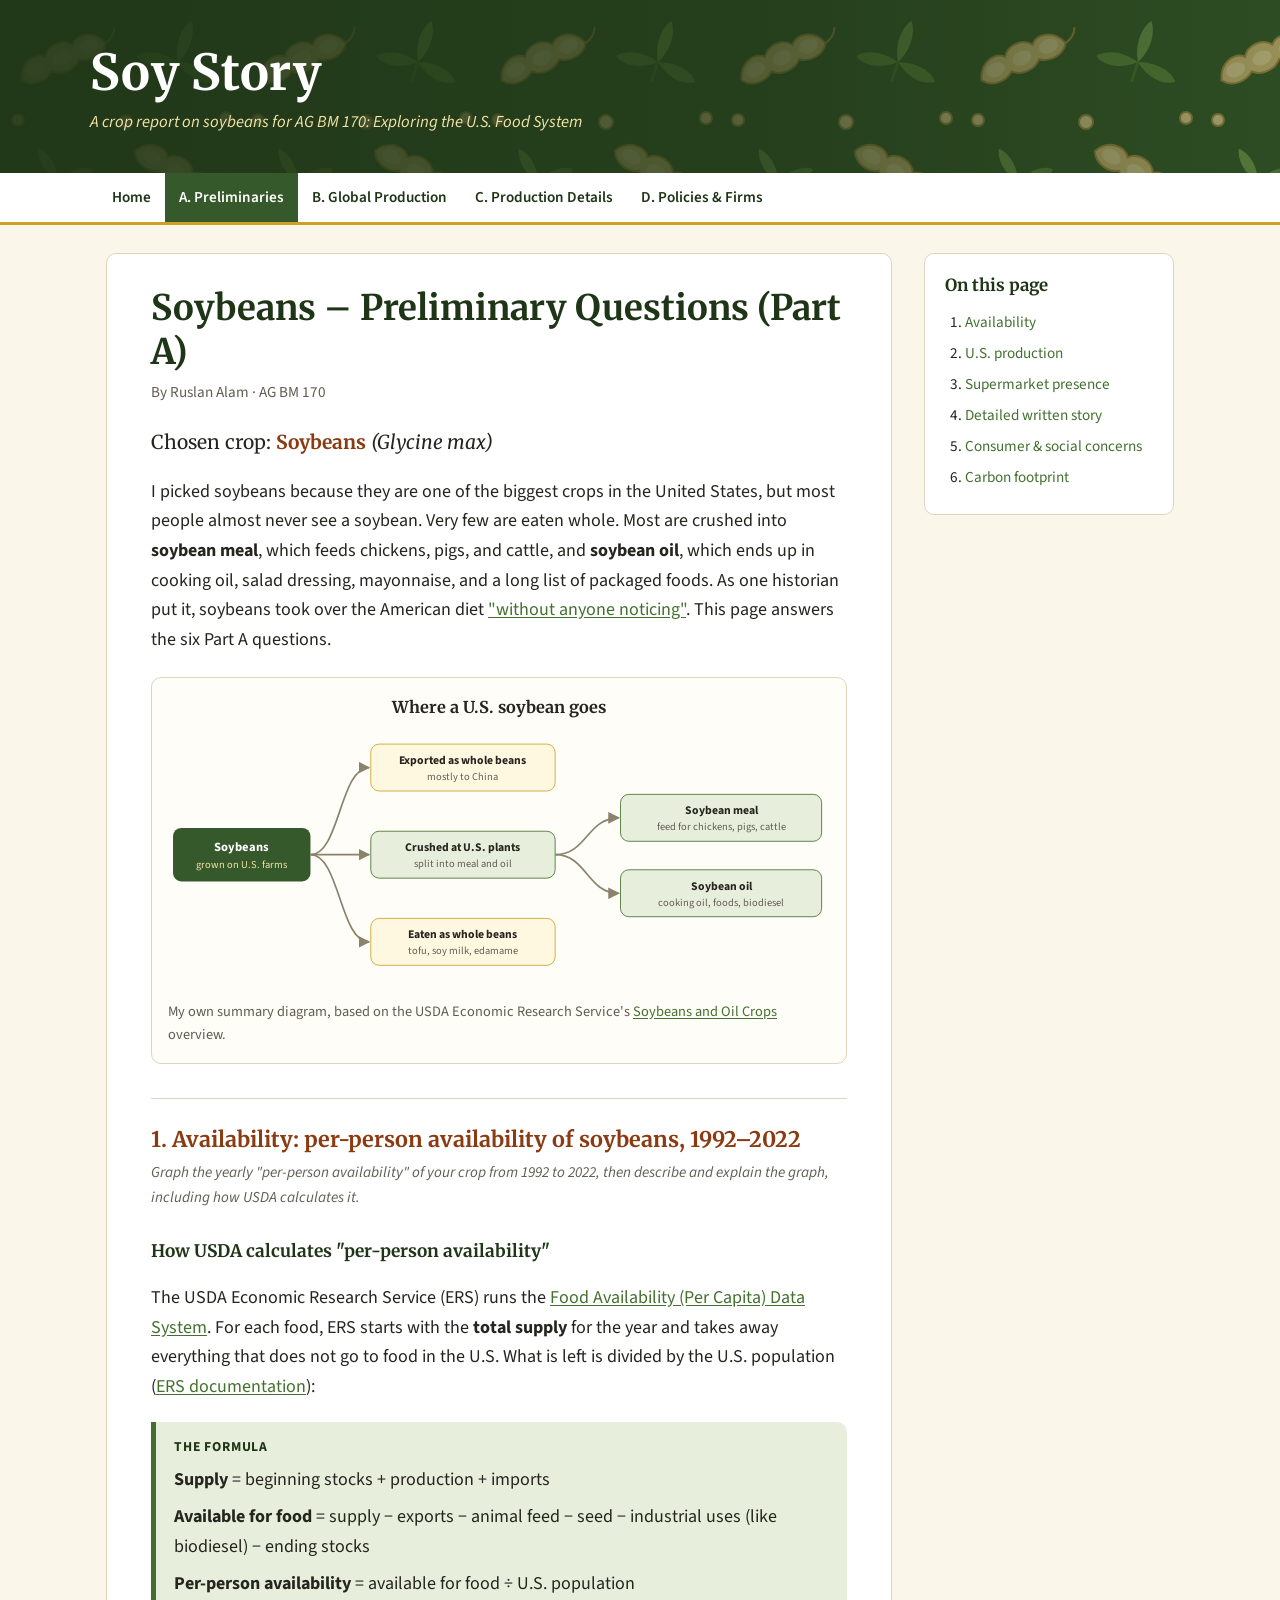
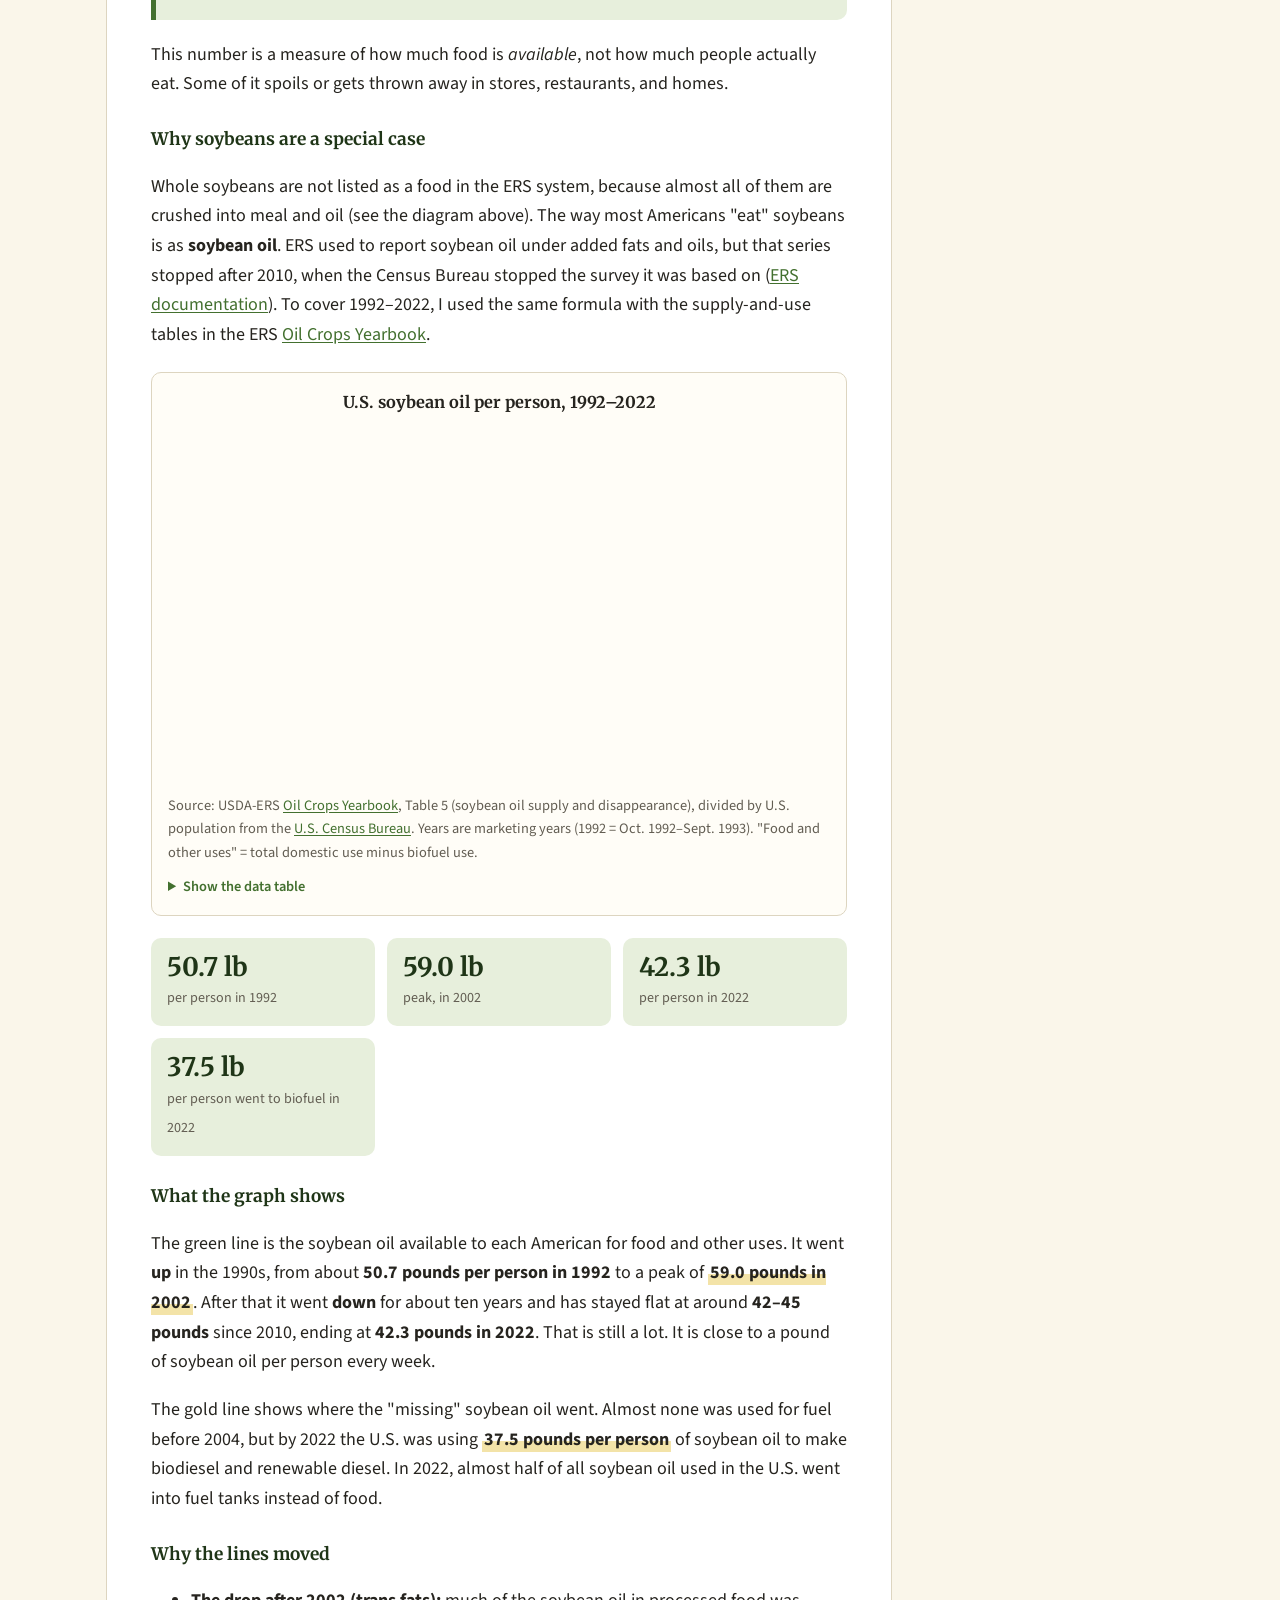
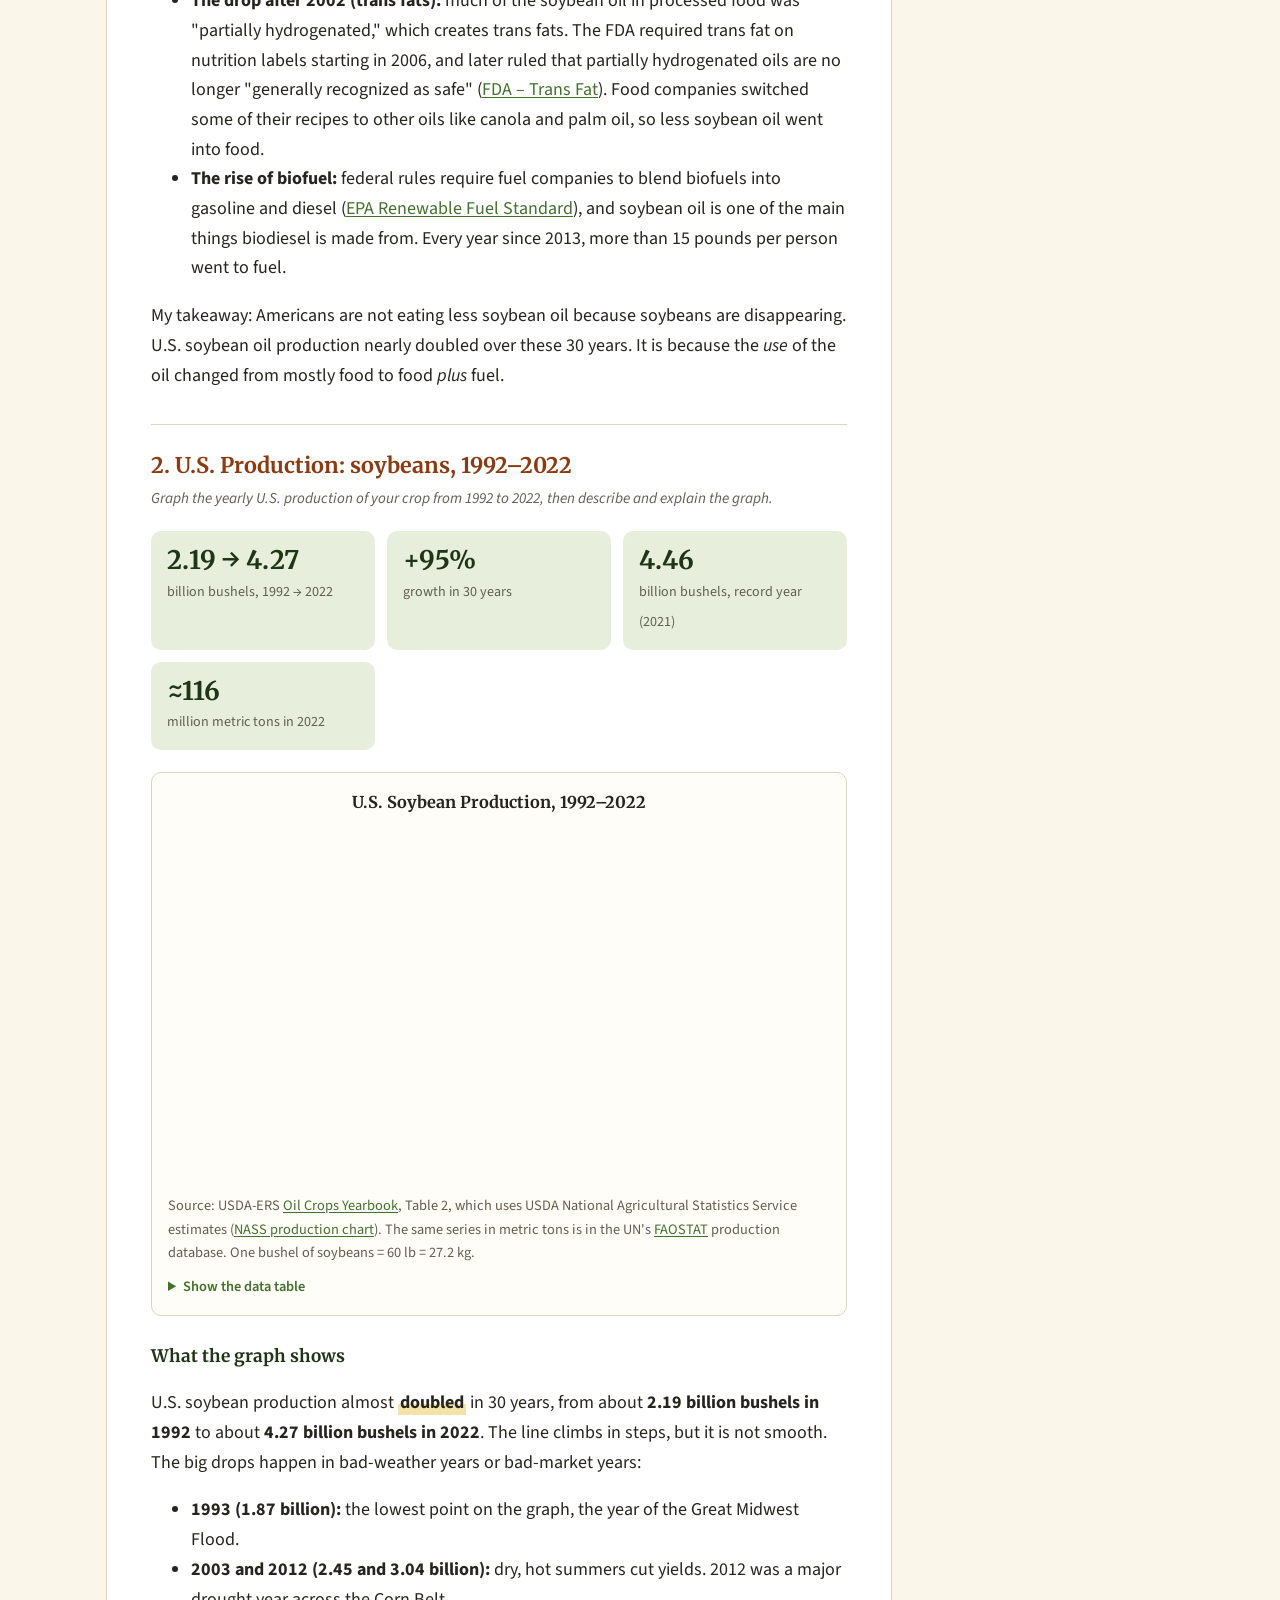
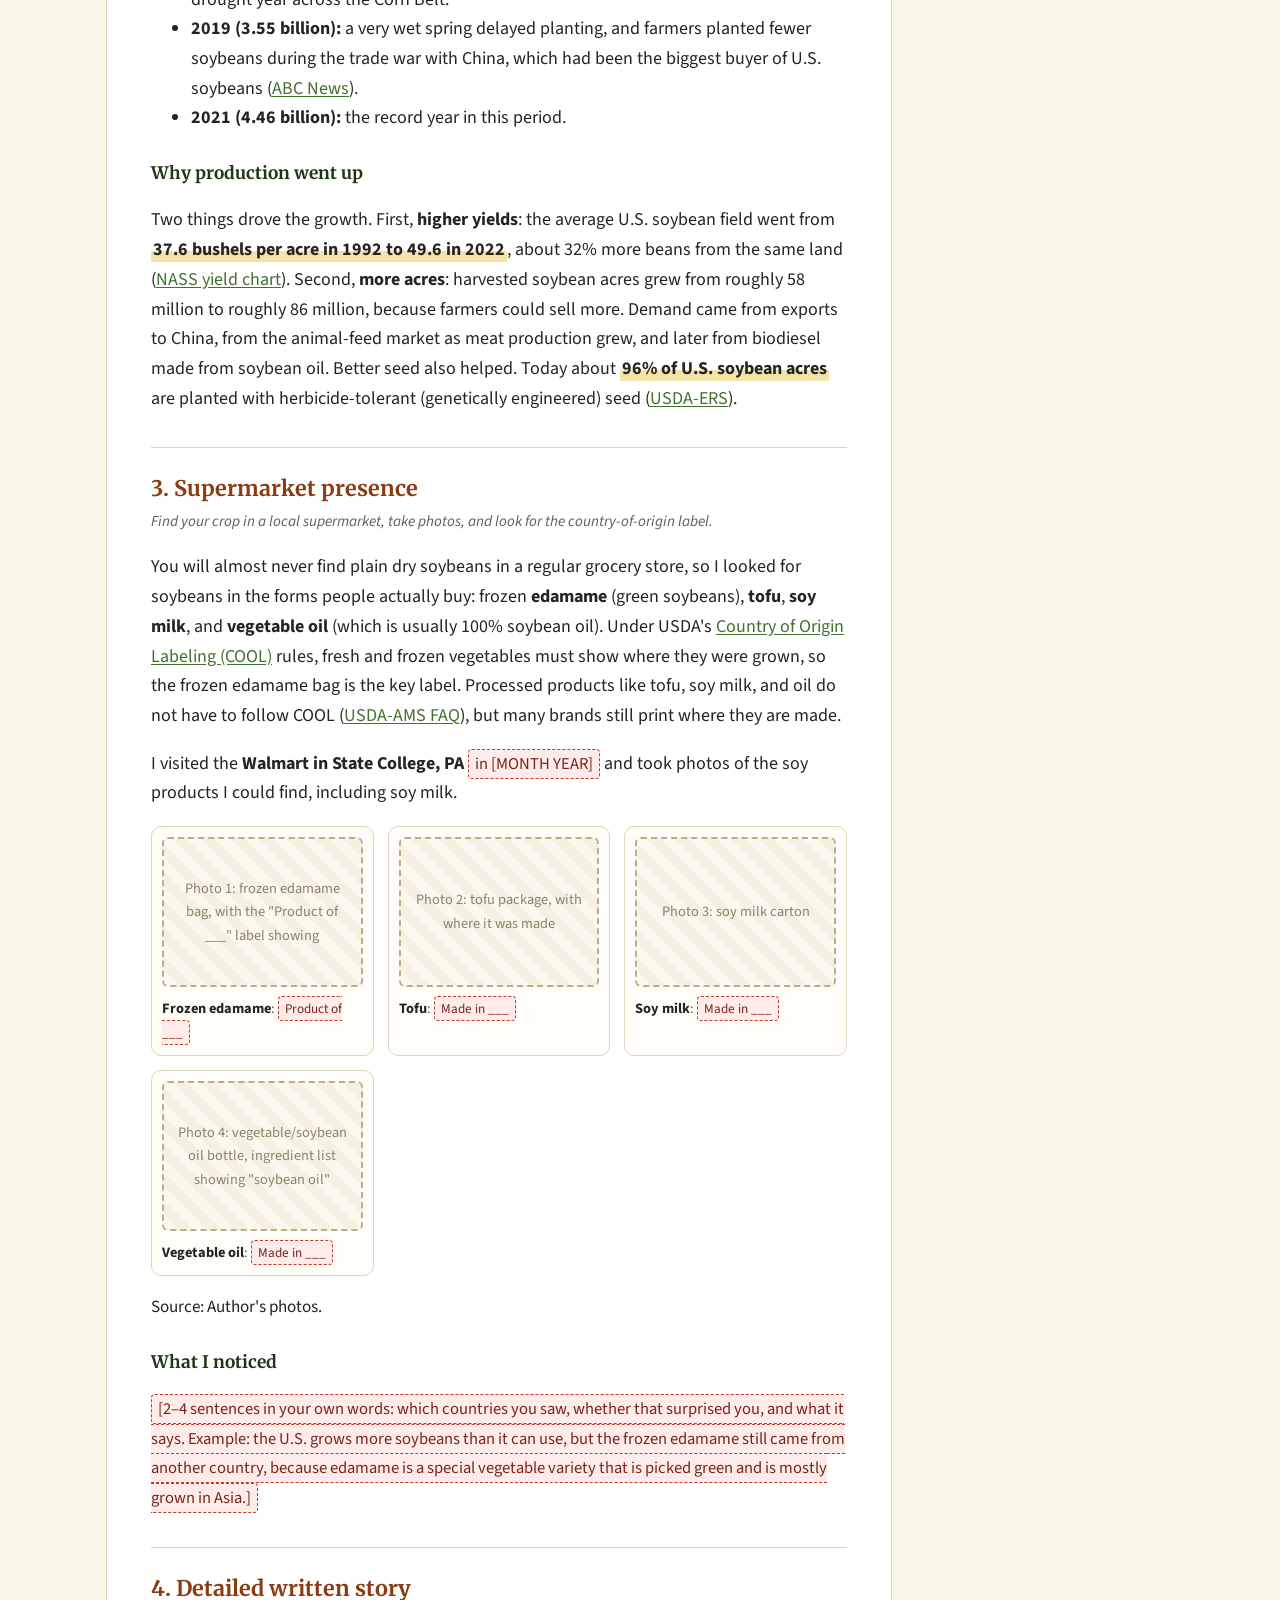
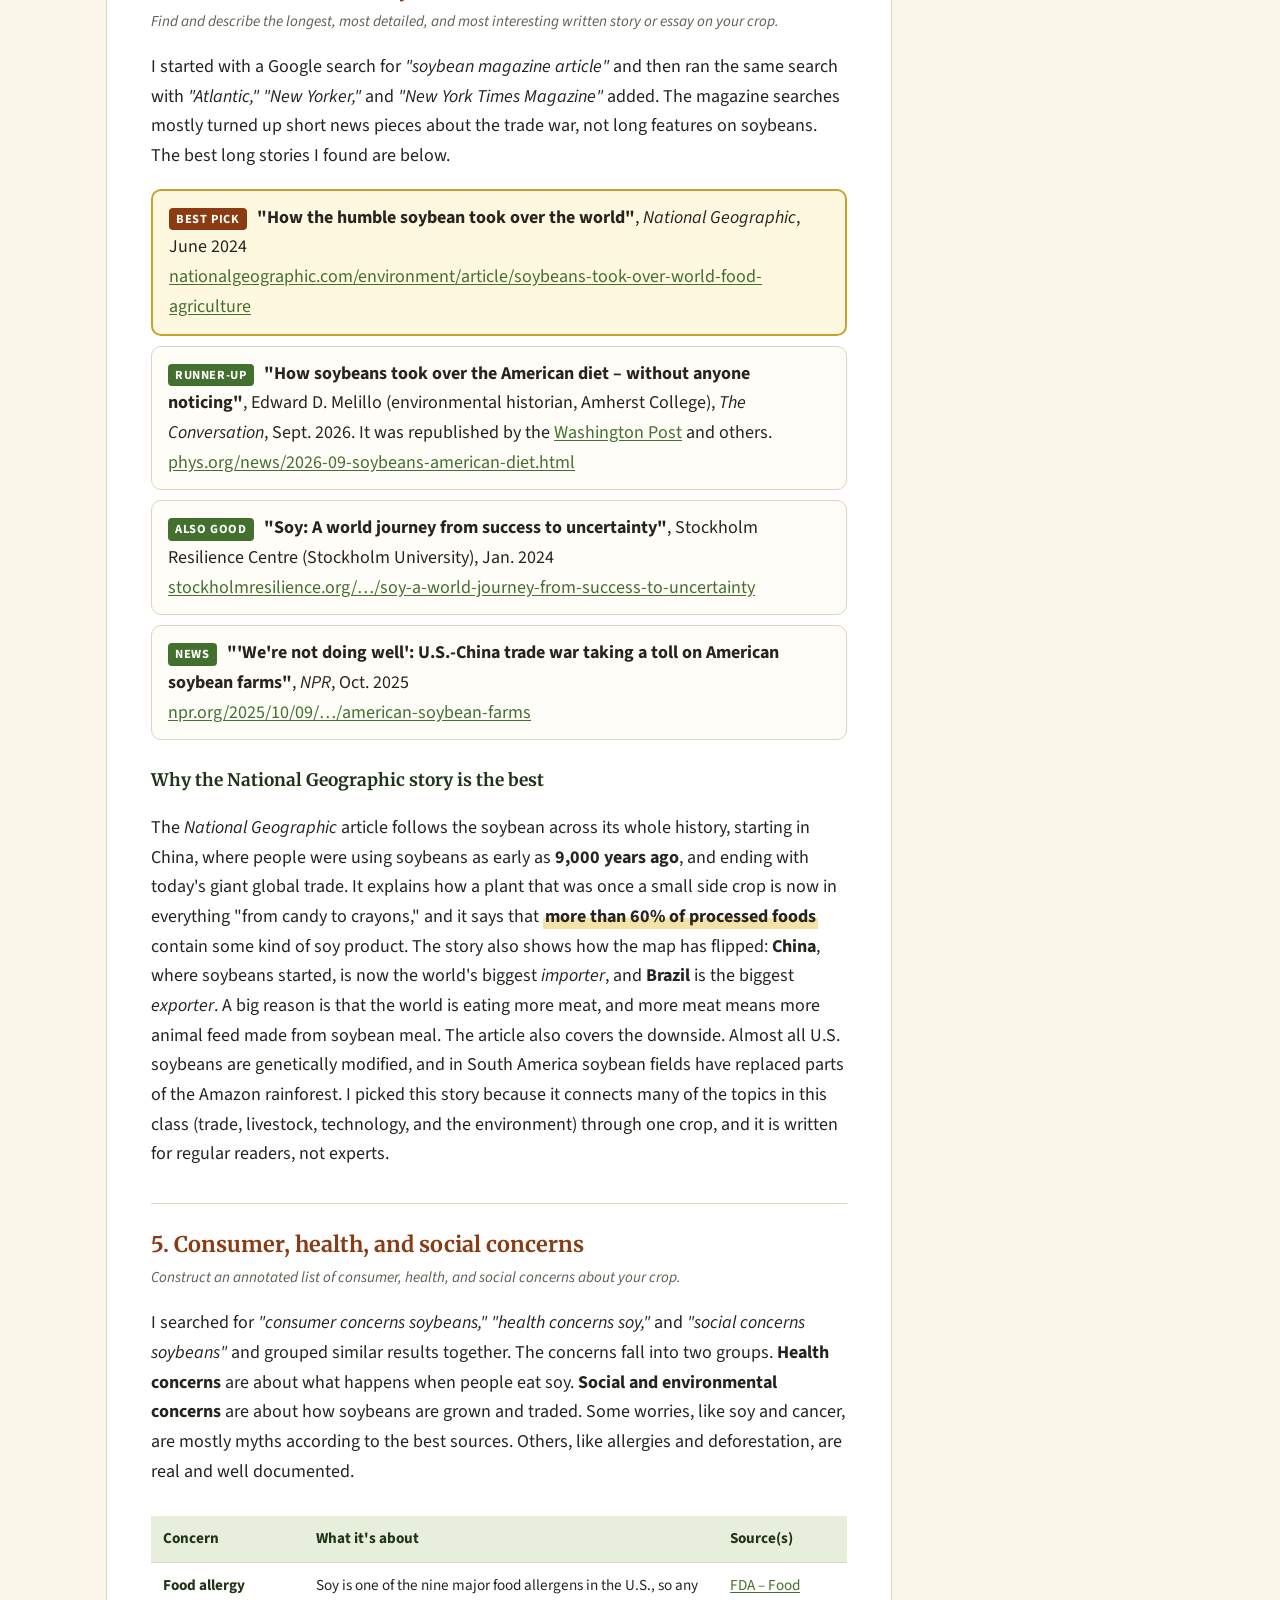
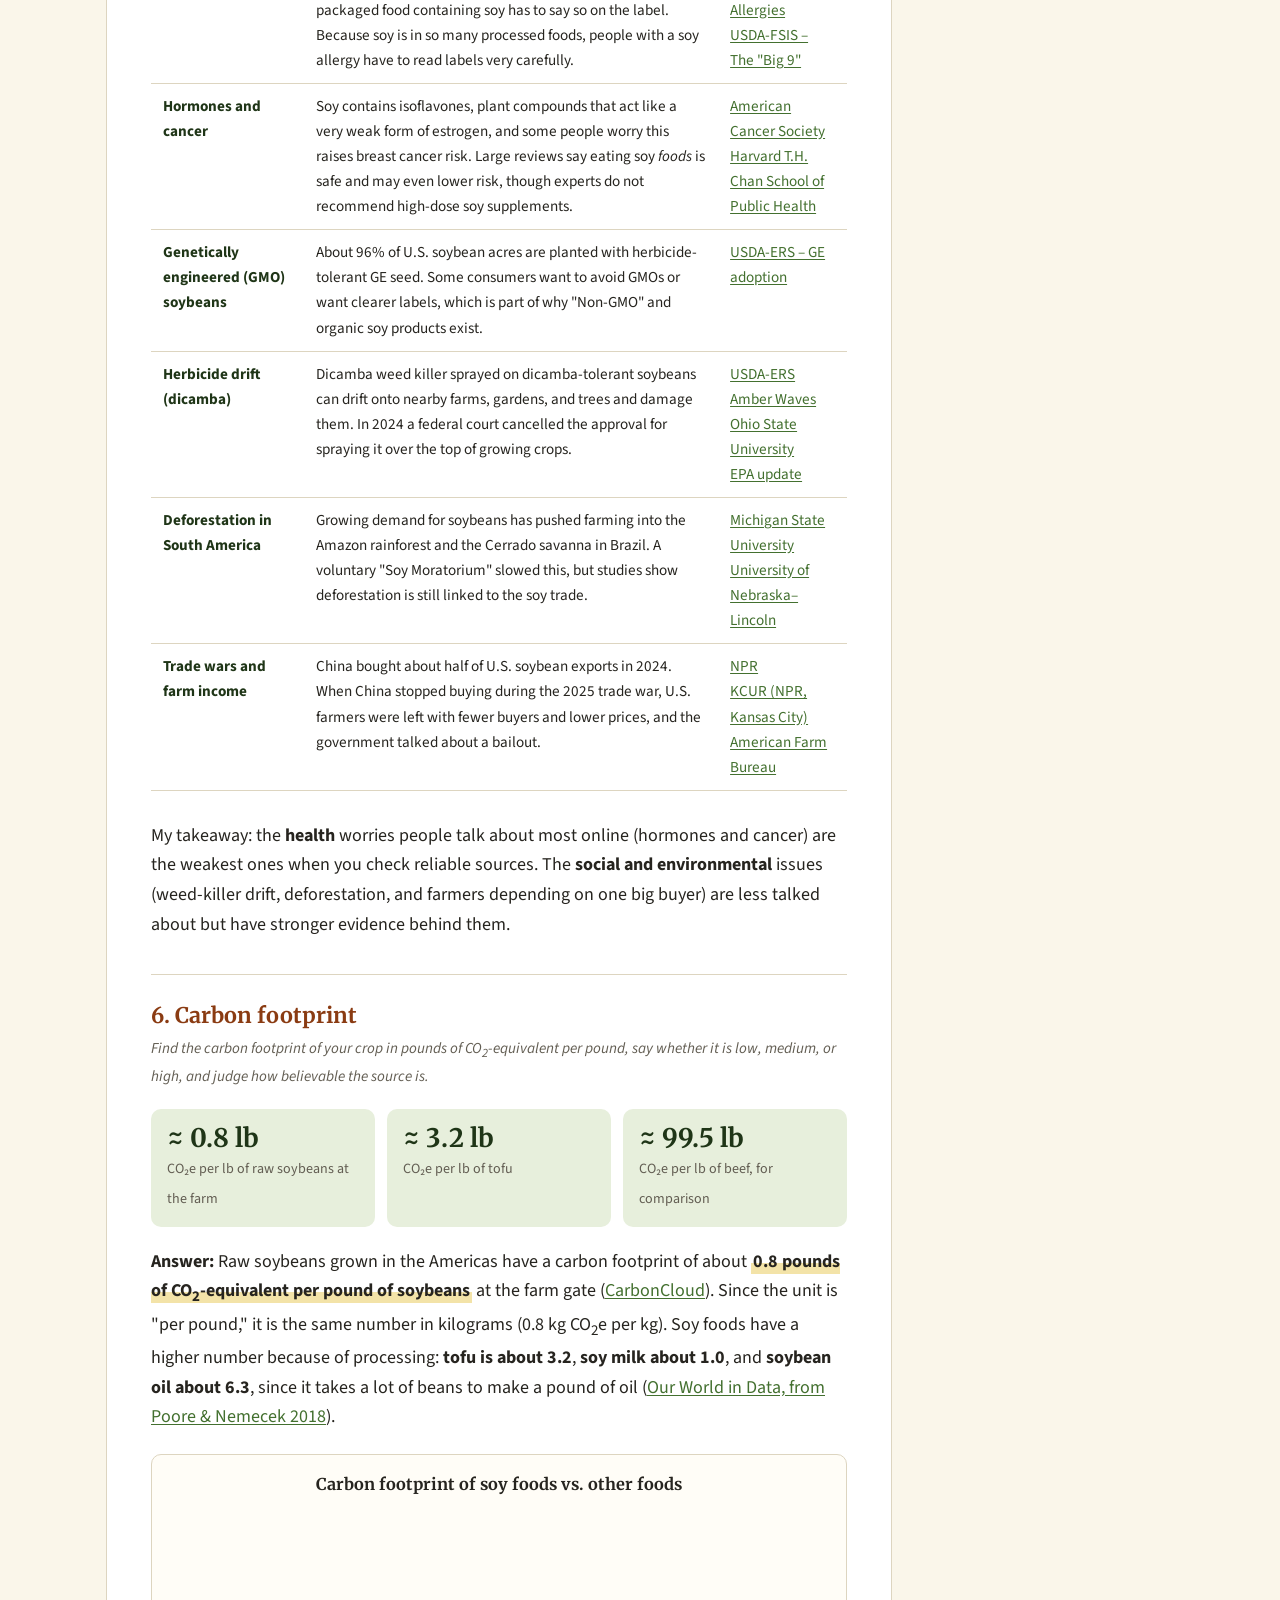
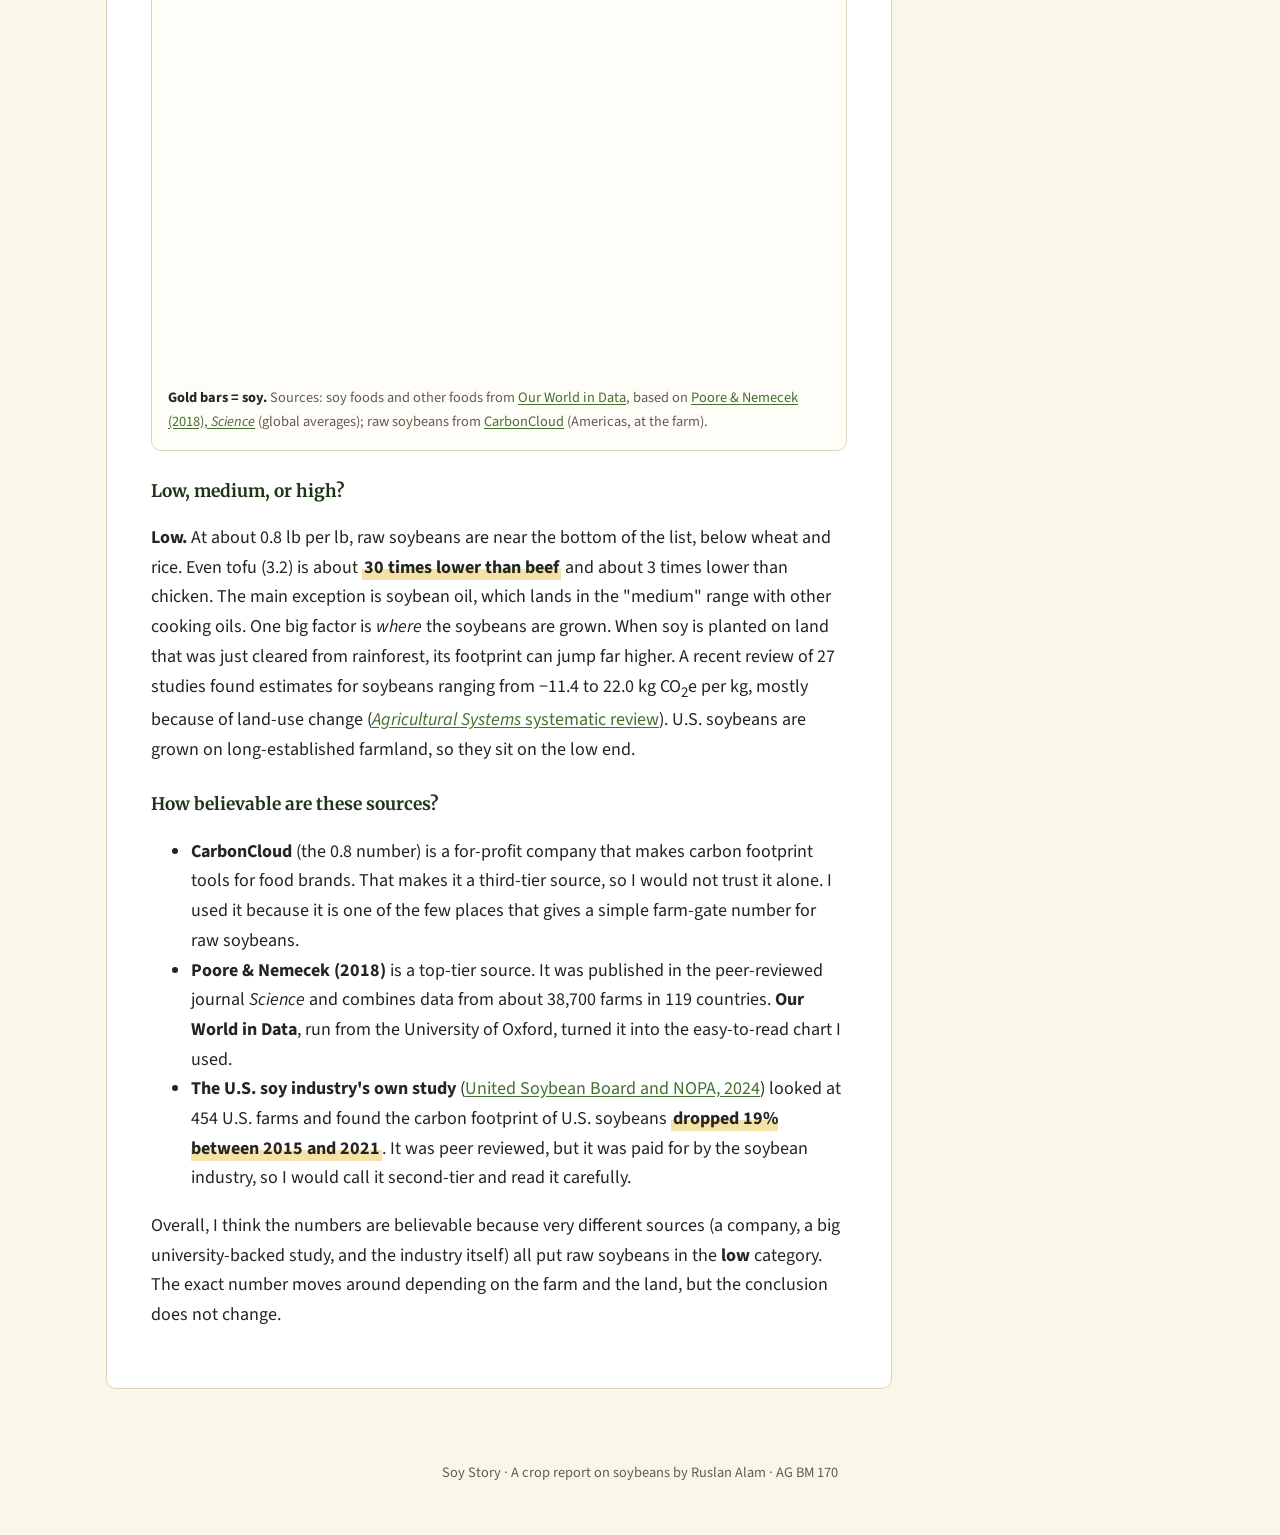
==== commit ad7b219b: "Add Parts B, C, D; add per-person availability chart and official USDA data to Part A" ====
--- a/part-a.html
+++ b/part-a.html
@@ -26,9 +26,9 @@
   <ul>
     <li><a href="index.html">Home</a></li>
     <li><a href="part-a.html" aria-current="page">A. Preliminaries</a></li>
-    <li><span class="soon">B. Global Production <small>(soon)</small></span></li>
-    <li><span class="soon">C. Production Details <small>(soon)</small></span></li>
-    <li><span class="soon">D. Policies &amp; Firms <small>(soon)</small></span></li>
+    <li><a href="part-b.html">B. Global Production</a></li>
+    <li><a href="part-c.html">C. Production Details</a></li>
+    <li><a href="part-d.html">D. Policies &amp; Firms</a></li>
   </ul>
 </nav>
 
@@ -109,13 +109,38 @@
     <p>Whole soybeans are not listed as a food in the ERS system, because almost all of them are crushed into meal and oil (see the diagram above). The way most Americans "eat" soybeans is as <strong>soybean oil</strong>. ERS used to report soybean oil under added fats and oils, but that series stopped after 2010, when the Census Bureau stopped the survey it was based on (<a href="https://www.ers.usda.gov/data-products/food-availability-per-capita-data-system/food-availability-documentation">ERS documentation</a>). To cover 1992–2022, I used the same formula with the supply-and-use tables in the ERS <a href="https://www.ers.usda.gov/data-products/oil-crops-yearbook">Oil Crops Yearbook</a>.</p>
 
     <figure>
-      <p class="chart-title">U.S. soybean oil available for food, pounds per person, 1992–2022</p>
-      <div class="photo-slot" style="aspect-ratio: 16 / 7;">
-        <span><strong>Chart in progress.</strong><br>Data: USDA-ERS Oil Crops Yearbook (soybean oil supply and use) ÷ U.S. population.</span>
-      </div>
-      <figcaption>Source: USDA-ERS <a href="https://www.ers.usda.gov/data-products/oil-crops-yearbook">Oil Crops Yearbook</a>; population from the U.S. Census Bureau.</figcaption>
+      <p class="chart-title">U.S. soybean oil per person, 1992–2022</p>
+      <div class="chart-box"><canvas id="chart-availability" aria-label="Line chart of U.S. soybean oil available per person for food and for biofuel, 1992 to 2022" role="img"></canvas></div>
+      <figcaption>Source: USDA-ERS <a href="https://www.ers.usda.gov/data-products/oil-crops-yearbook">Oil Crops Yearbook</a>, Table 5 (soybean oil supply and disappearance), divided by U.S. population from the <a href="https://www.census.gov/programs-surveys/popest.html">U.S. Census Bureau</a>. Years are marketing years (1992 = Oct. 1992–Sept. 1993). "Food and other uses" = total domestic use minus biofuel use.
+        <details class="data-table">
+          <summary>Show the data table</summary>
+          <div class="table-scroll">
+            <table>
+              <thead><tr><th>Year</th><th class="num">Food &amp; other uses (lb/person)</th><th class="num">Biofuel (lb/person)</th></tr></thead>
+              <tbody id="availability-rows"></tbody>
+            </table>
+          </div>
+        </details>
+      </figcaption>
     </figure>
-    <!-- TODO: add the per-person chart and a 3–4 sentence description of the trend once the Oil Crops Yearbook data is downloaded. -->
+
+    <div class="stats">
+      <div class="stat"><span class="big">50.7 lb</span><span class="small">per person in 1992</span></div>
+      <div class="stat"><span class="big">59.0 lb</span><span class="small">peak, in 2002</span></div>
+      <div class="stat"><span class="big">42.3 lb</span><span class="small">per person in 2022</span></div>
+      <div class="stat"><span class="big">37.5 lb</span><span class="small">per person went to biofuel in 2022</span></div>
+    </div>
+
+    <h3>What the graph shows</h3>
+    <p>The green line is the soybean oil available to each American for food and other uses. It went <strong>up</strong> in the 1990s, from about <strong>50.7 pounds per person in 1992</strong> to a peak of <span class="hl">59.0 pounds in 2002</span>. After that it went <strong>down</strong> for about ten years and has stayed flat at around <strong>42–45 pounds</strong> since 2010, ending at <strong>42.3 pounds in 2022</strong>. That is still a lot. It is close to a pound of soybean oil per person every week.</p>
+    <p>The gold line shows where the "missing" soybean oil went. Almost none was used for fuel before 2004, but by 2022 the U.S. was using <span class="hl">37.5 pounds per person</span> of soybean oil to make biodiesel and renewable diesel. In 2022, almost half of all soybean oil used in the U.S. went into fuel tanks instead of food.</p>
+
+    <h3>Why the lines moved</h3>
+    <ul>
+      <li><strong>The drop after 2002 (trans fats):</strong> much of the soybean oil in processed food was "partially hydrogenated," which creates trans fats. The FDA required trans fat on nutrition labels starting in 2006, and later ruled that partially hydrogenated oils are no longer "generally recognized as safe" (<a href="https://www.fda.gov/food/food-additives-petitions/trans-fat">FDA – Trans Fat</a>). Food companies switched some of their recipes to other oils like canola and palm oil, so less soybean oil went into food.</li>
+      <li><strong>The rise of biofuel:</strong> federal rules require fuel companies to blend biofuels into gasoline and diesel (<a href="https://www.epa.gov/renewable-fuel-standard-program">EPA Renewable Fuel Standard</a>), and soybean oil is one of the main things biodiesel is made from. Every year since 2013, more than 15 pounds per person went to fuel.</li>
+    </ul>
+    <p>My takeaway: Americans are not eating less soybean oil because soybeans are disappearing. U.S. soybean oil production nearly doubled over these 30 years. It is because the <em>use</em> of the oil changed from mostly food to food <em>plus</em> fuel.</p>
   </section>
 
   <!-- ===================== Q2 ===================== -->
@@ -126,14 +151,14 @@
     <div class="stats">
       <div class="stat"><span class="big">2.19 → 4.27</span><span class="small">billion bushels, 1992 → 2022</span></div>
       <div class="stat"><span class="big">+95%</span><span class="small">growth in 30 years</span></div>
-      <div class="stat"><span class="big">4.47</span><span class="small">billion bushels, record year (2021)</span></div>
+      <div class="stat"><span class="big">4.46</span><span class="small">billion bushels, record year (2021)</span></div>
       <div class="stat"><span class="big">≈116</span><span class="small">million metric tons in 2022</span></div>
     </div>
 
     <figure>
       <p class="chart-title">U.S. Soybean Production, 1992–2022</p>
       <div class="chart-box"><canvas id="chart-production" aria-label="Line chart of U.S. soybean production from 1992 to 2022" role="img"></canvas></div>
-      <figcaption>Source: USDA National Agricultural Statistics Service, <a href="https://www.nass.usda.gov/Charts_and_Maps/Field_Crops/soyprod.php">Soybeans: Production by Year, US</a> (also in <a href="https://quickstats.nass.usda.gov/">NASS Quick Stats</a>). The same series in metric tons is in the UN's <a href="https://www.fao.org/faostat/en/#data/QCL">FAOSTAT</a> production database. One bushel of soybeans = 60 lb = 27.2 kg.
+      <figcaption>Source: USDA-ERS <a href="https://www.ers.usda.gov/data-products/oil-crops-yearbook">Oil Crops Yearbook</a>, Table 2, which uses USDA National Agricultural Statistics Service estimates (<a href="https://www.nass.usda.gov/Charts_and_Maps/Field_Crops/soyprod.php">NASS production chart</a>). The same series in metric tons is in the UN's <a href="https://www.fao.org/faostat/en/#data/QCL">FAOSTAT</a> production database. One bushel of soybeans = 60 lb = 27.2 kg.
         <details class="data-table">
           <summary>Show the data table</summary>
           <div class="table-scroll">
@@ -152,7 +177,7 @@
       <li><strong>1993 (1.87 billion):</strong> the lowest point on the graph, the year of the Great Midwest Flood.</li>
       <li><strong>2003 and 2012 (2.45 and 3.04 billion):</strong> dry, hot summers cut yields. 2012 was a major drought year across the Corn Belt.</li>
       <li><strong>2019 (3.55 billion):</strong> a very wet spring delayed planting, and farmers planted fewer soybeans during the trade war with China, which had been the biggest buyer of U.S. soybeans (<a href="https://abcnews.com/Politics/soybean-farmers-caught-looming-crisis-us-trade-war/story?id=125943171">ABC News</a>).</li>
-      <li><strong>2021 (4.47 billion):</strong> the record year in this period.</li>
+      <li><strong>2021 (4.46 billion):</strong> the record year in this period.</li>
     </ul>
 
     <h3>Why production went up</h3>
@@ -166,7 +191,7 @@
 
     <p>You will almost never find plain dry soybeans in a regular grocery store, so I looked for soybeans in the forms people actually buy: frozen <strong>edamame</strong> (green soybeans), <strong>tofu</strong>, <strong>soy milk</strong>, and <strong>vegetable oil</strong> (which is usually 100% soybean oil). Under USDA's <a href="https://www.ams.usda.gov/rules-regulations/cool">Country of Origin Labeling (COOL)</a> rules, fresh and frozen vegetables must show where they were grown, so the frozen edamame bag is the key label. Processed products like tofu, soy milk, and oil do not have to follow COOL (<a href="https://www.ams.usda.gov/rules-regulations/cool/questions-answers-consumers">USDA-AMS FAQ</a>), but many brands still print where they are made.</p>
 
-    <p><span class="todo">In [MONTH YEAR], I visited [STORE NAME] in [TOWN, STATE] and took photos of four soy products.</span></p>
+    <p>I visited the <strong>Walmart in State College, PA</strong> <span class="todo">in [MONTH YEAR]</span> and took photos of the soy products I could find, including soy milk.</p>
 
     <div class="photo-grid">
       <figure>
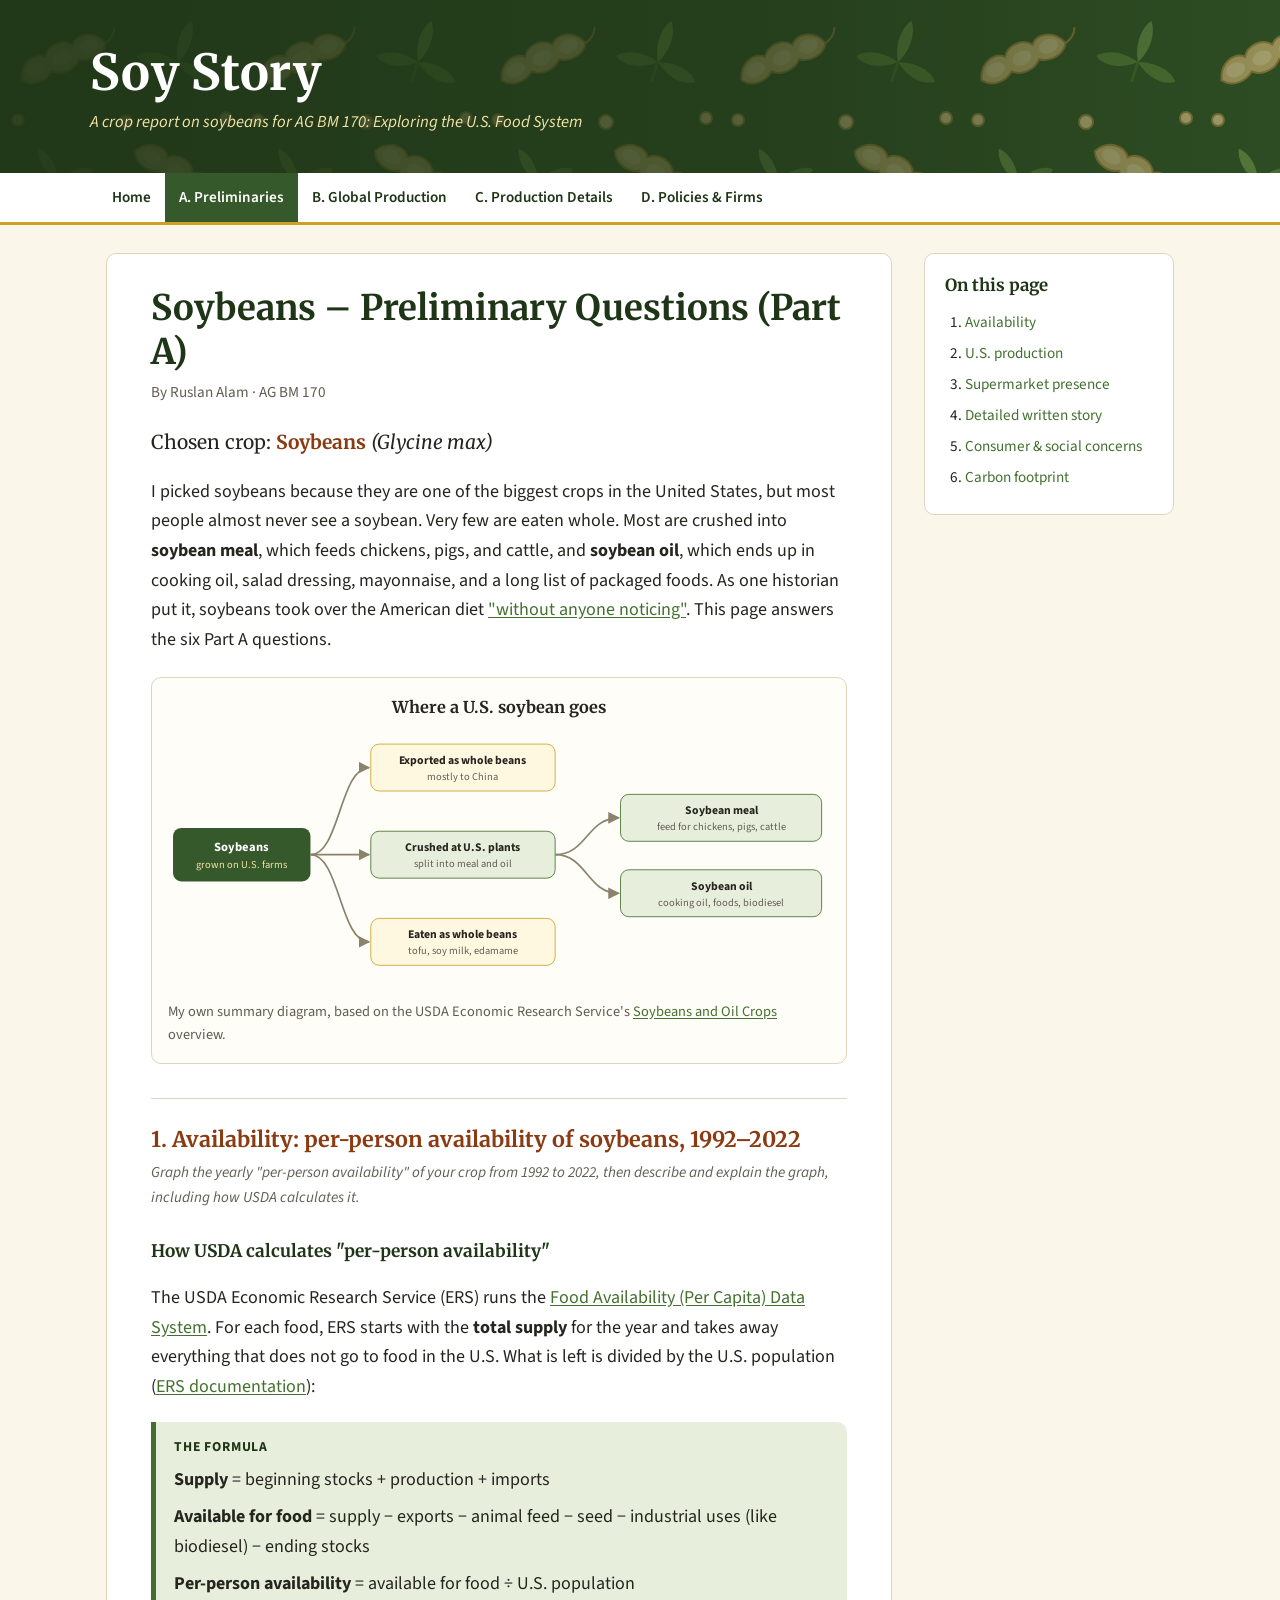
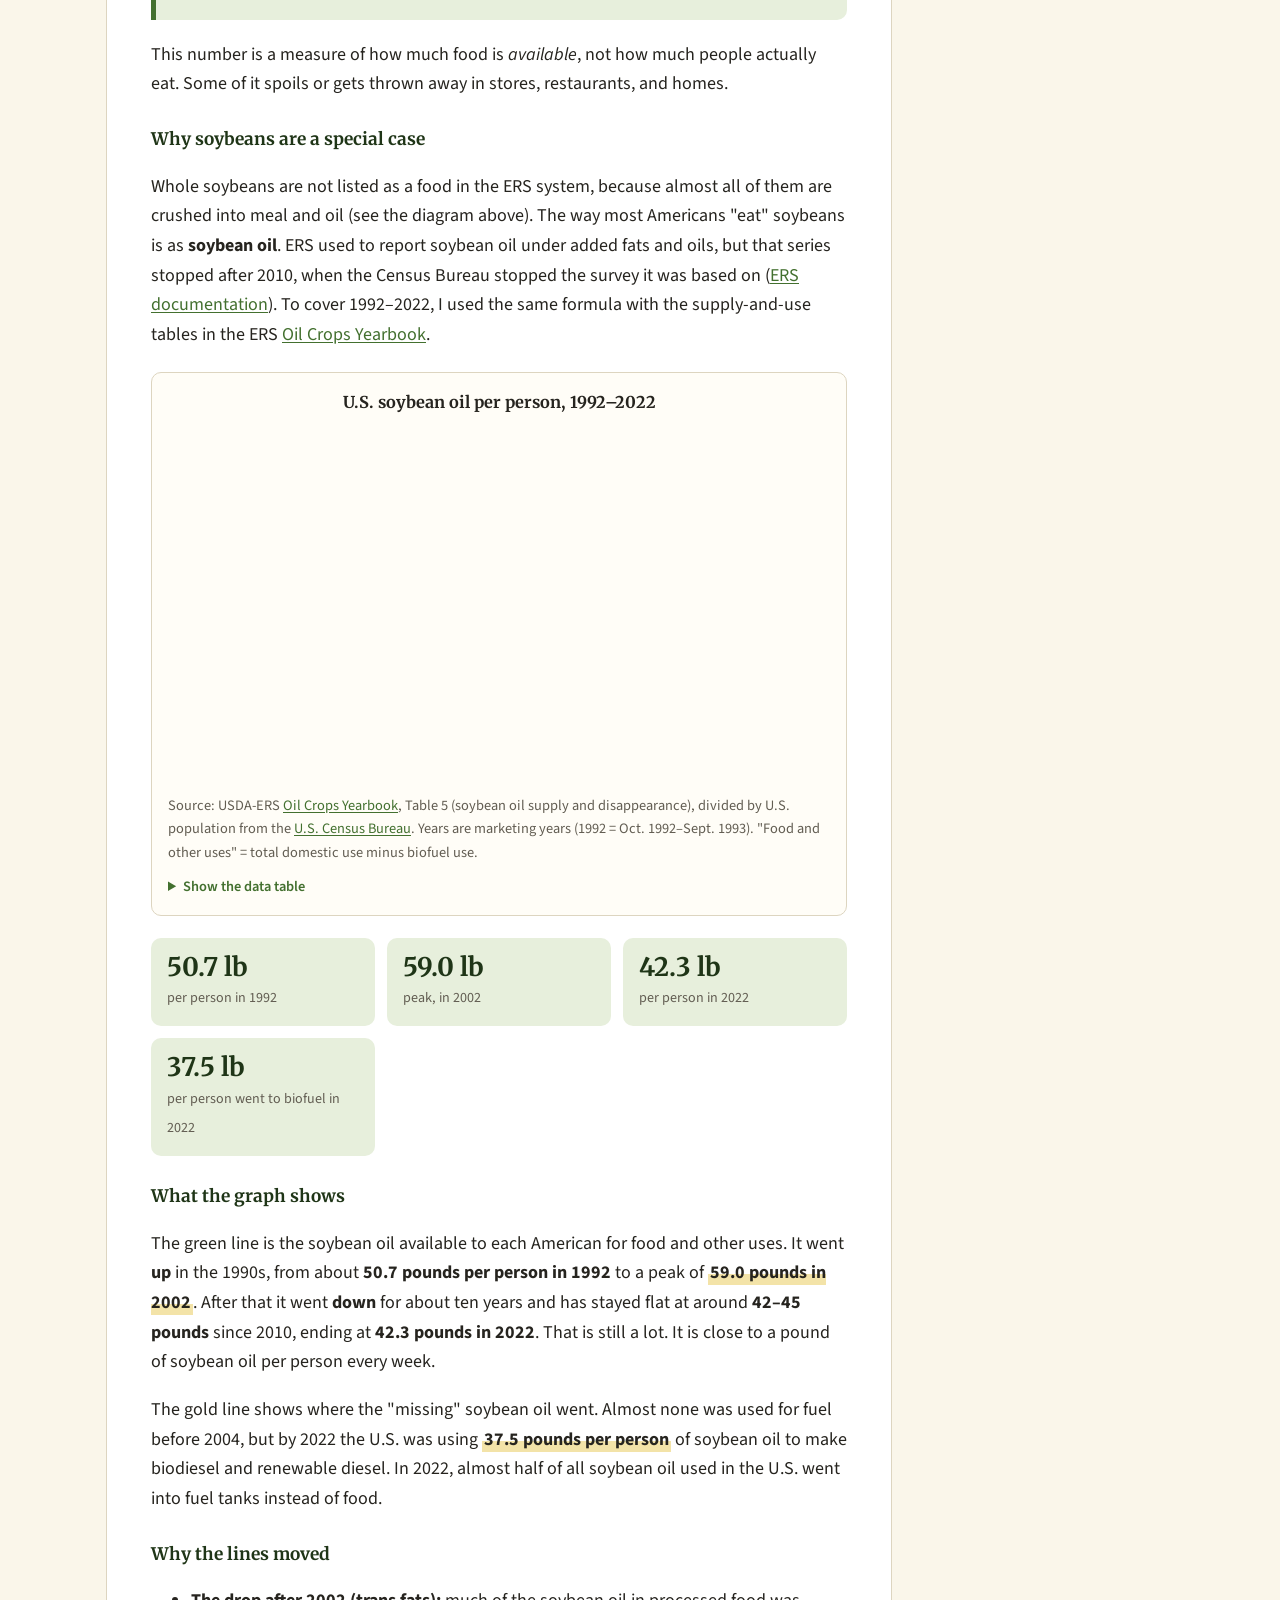
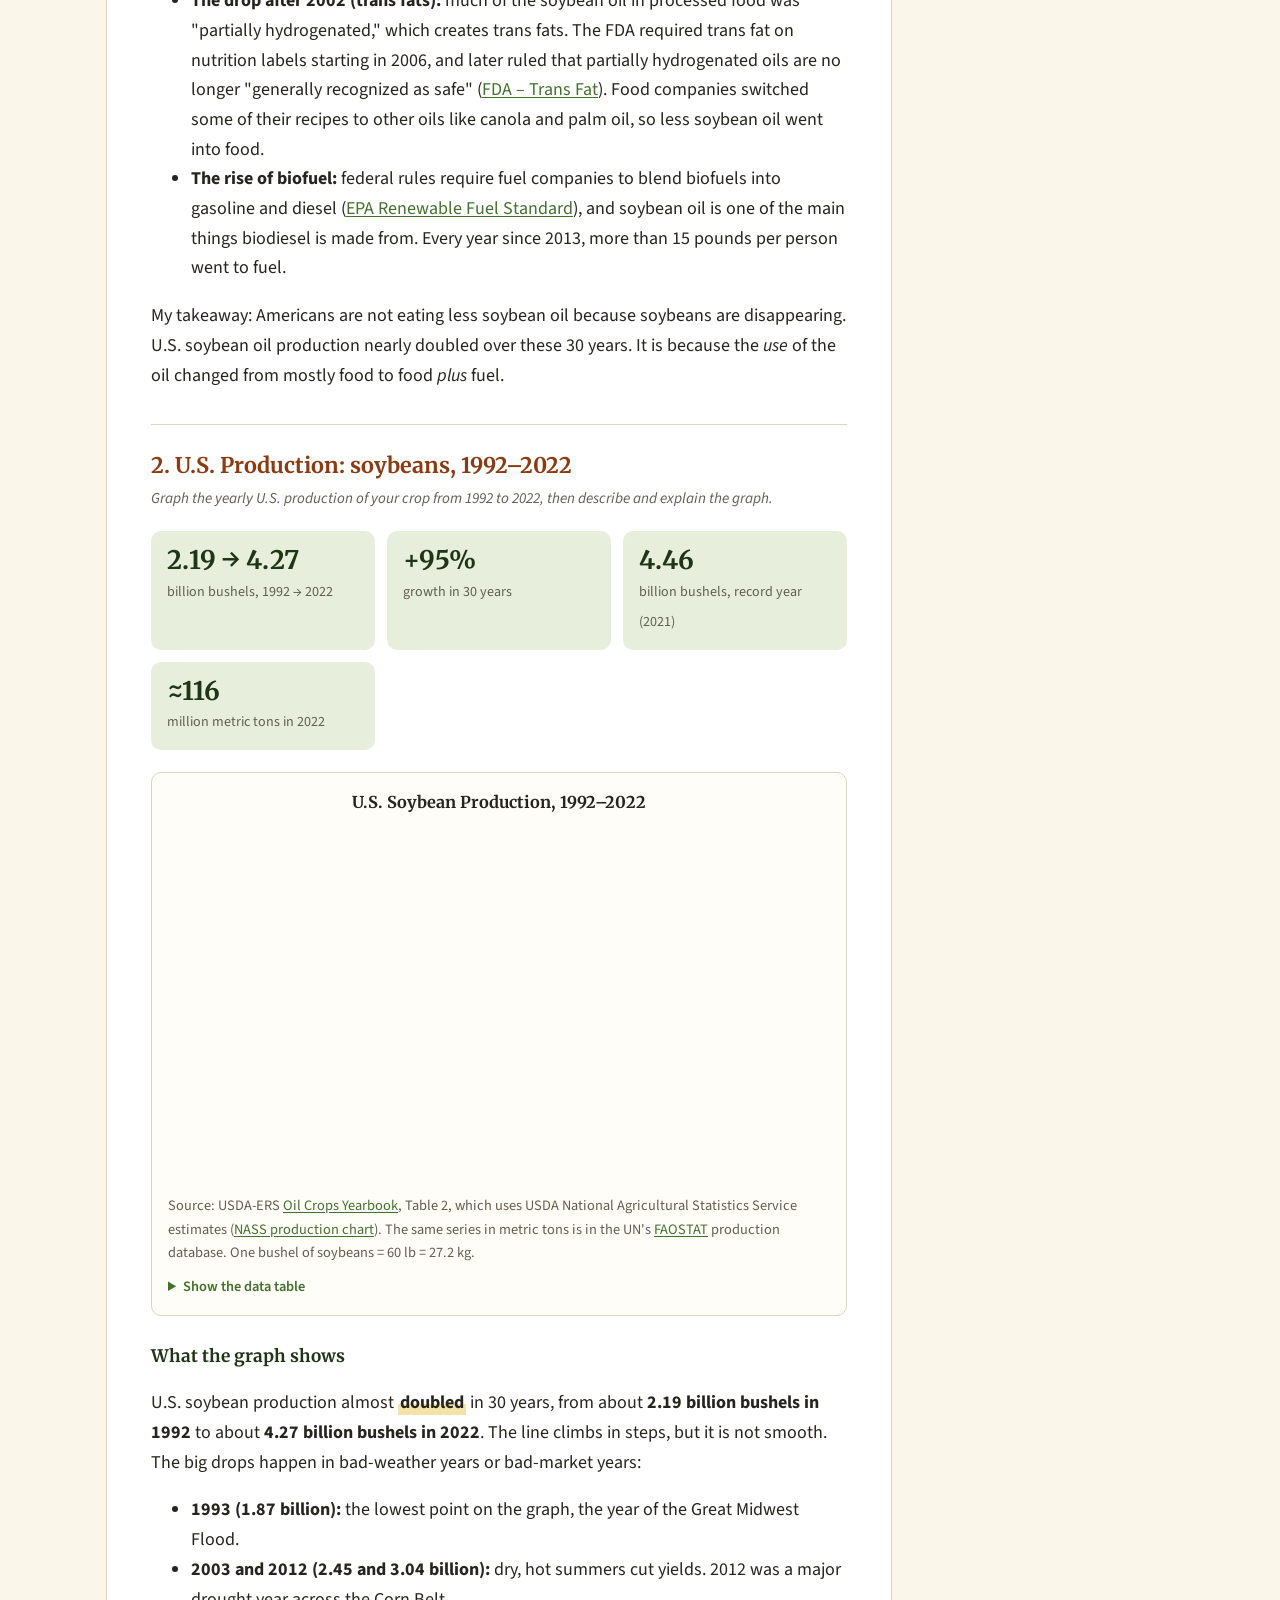
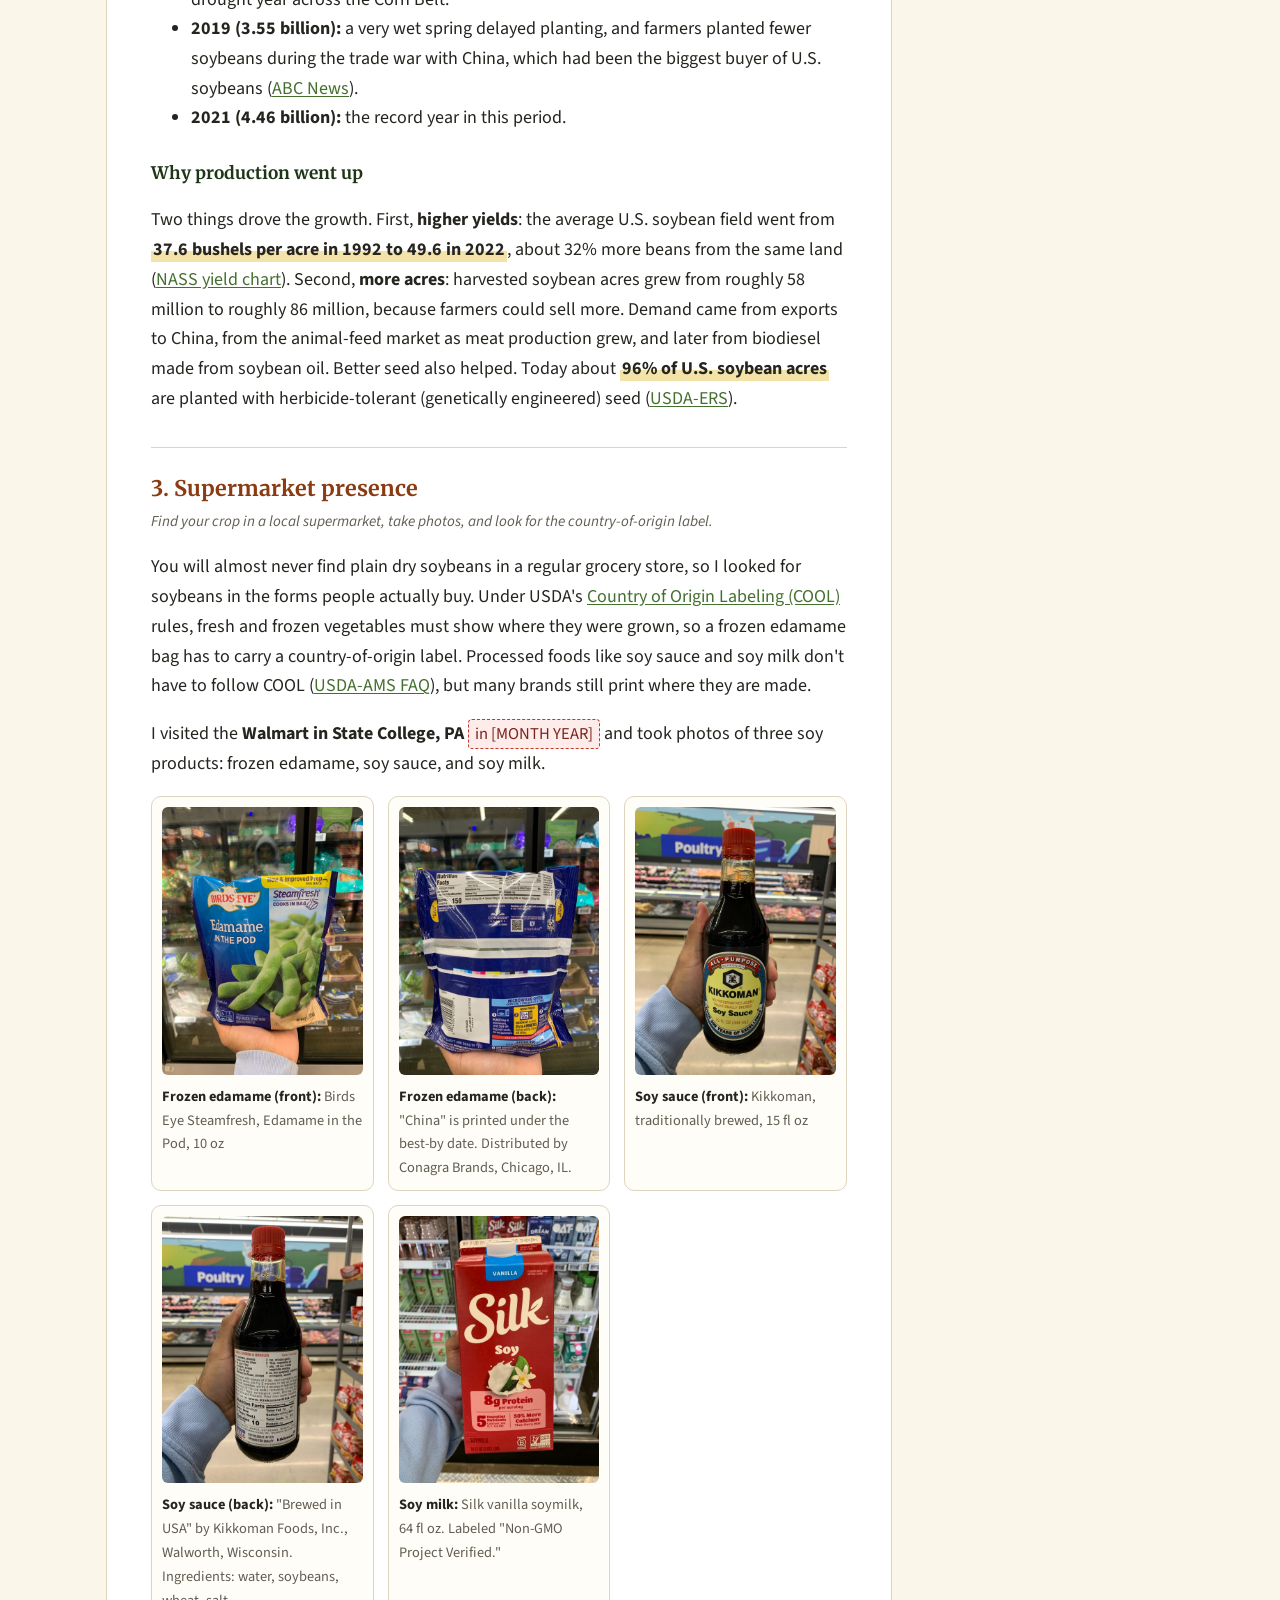
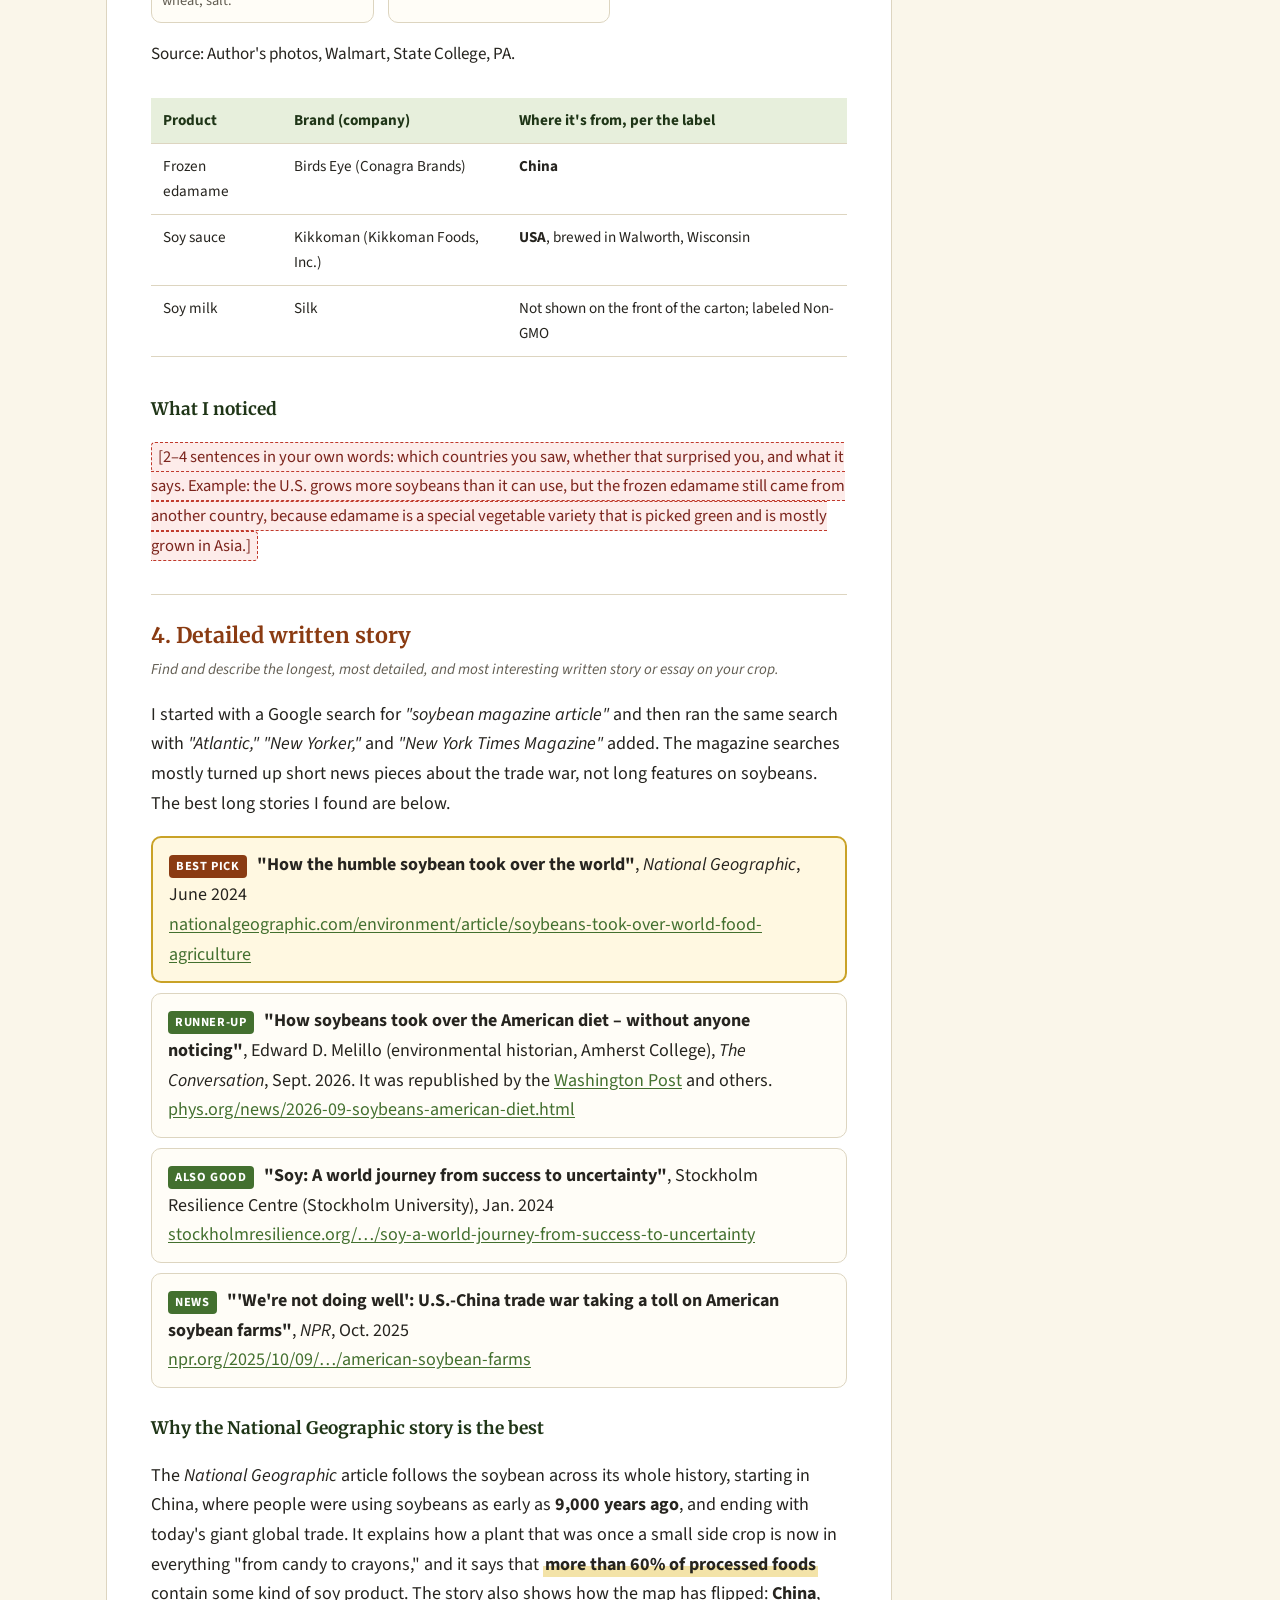
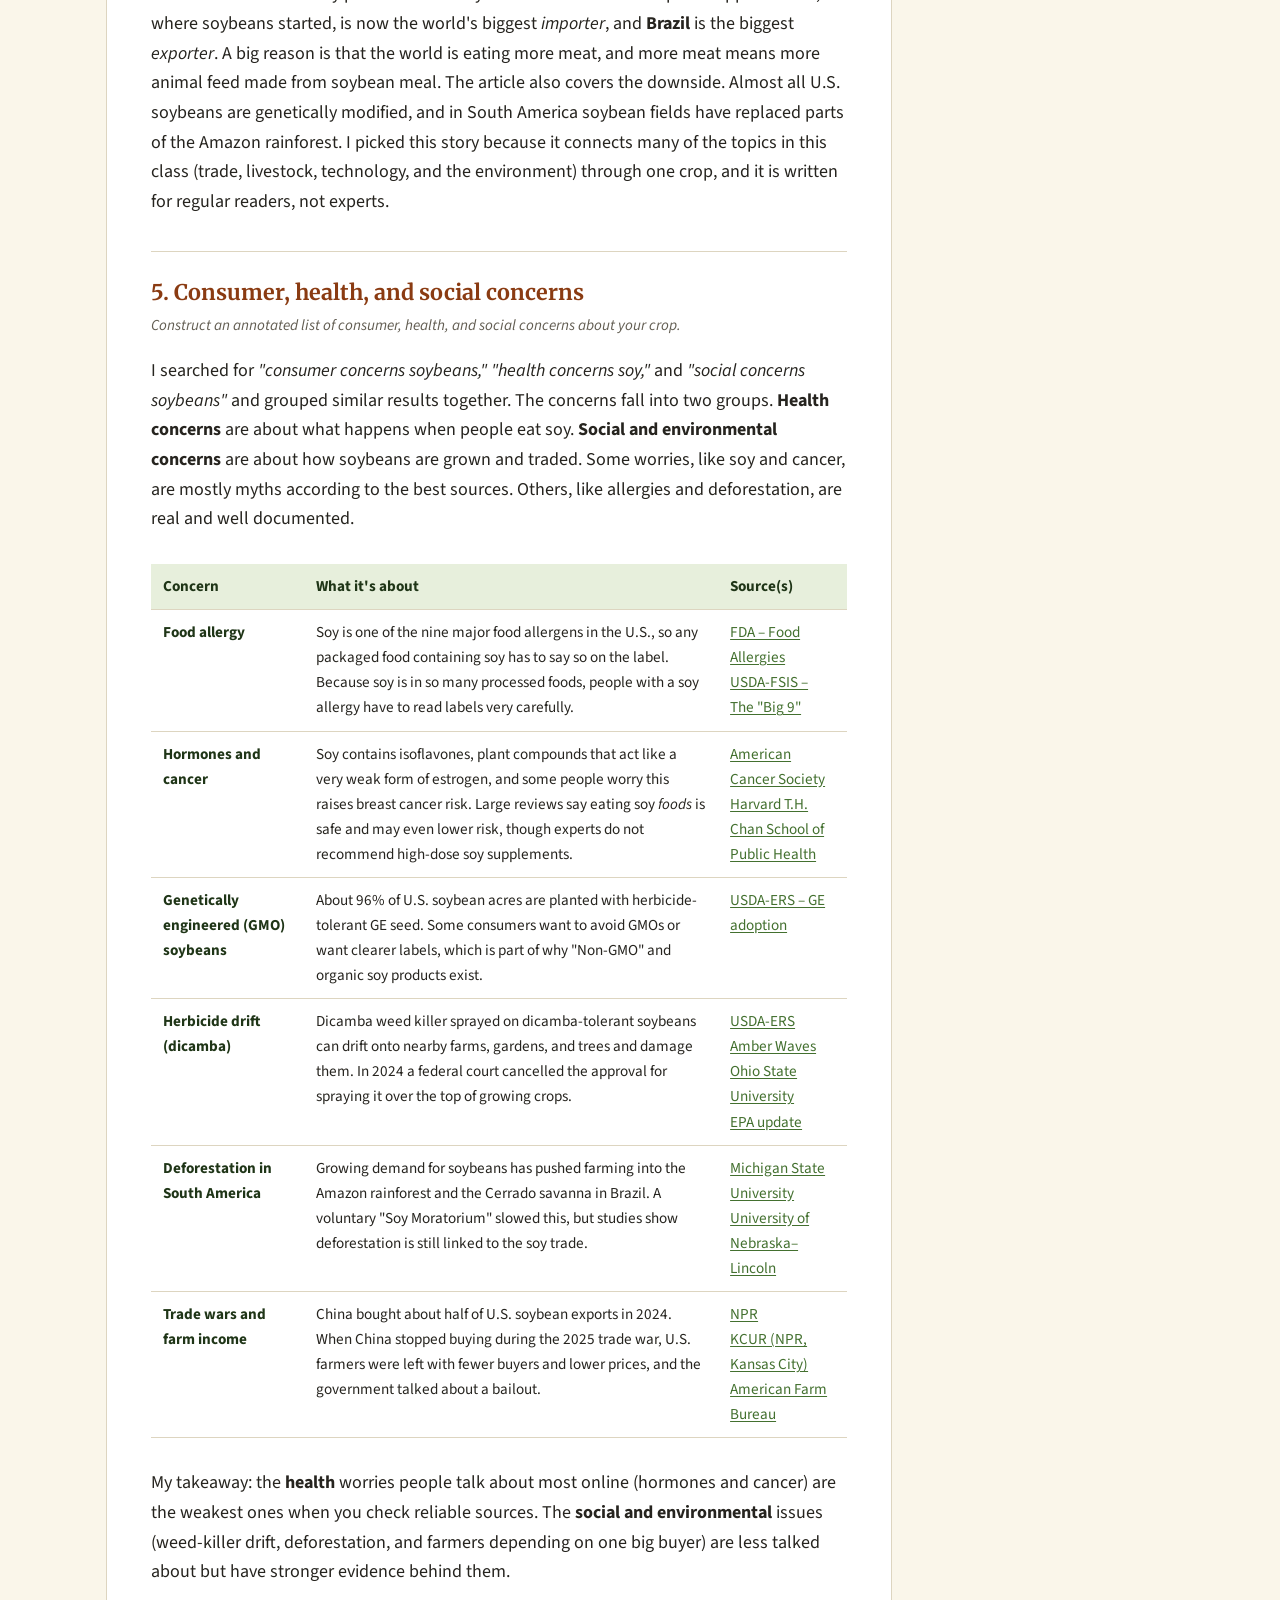
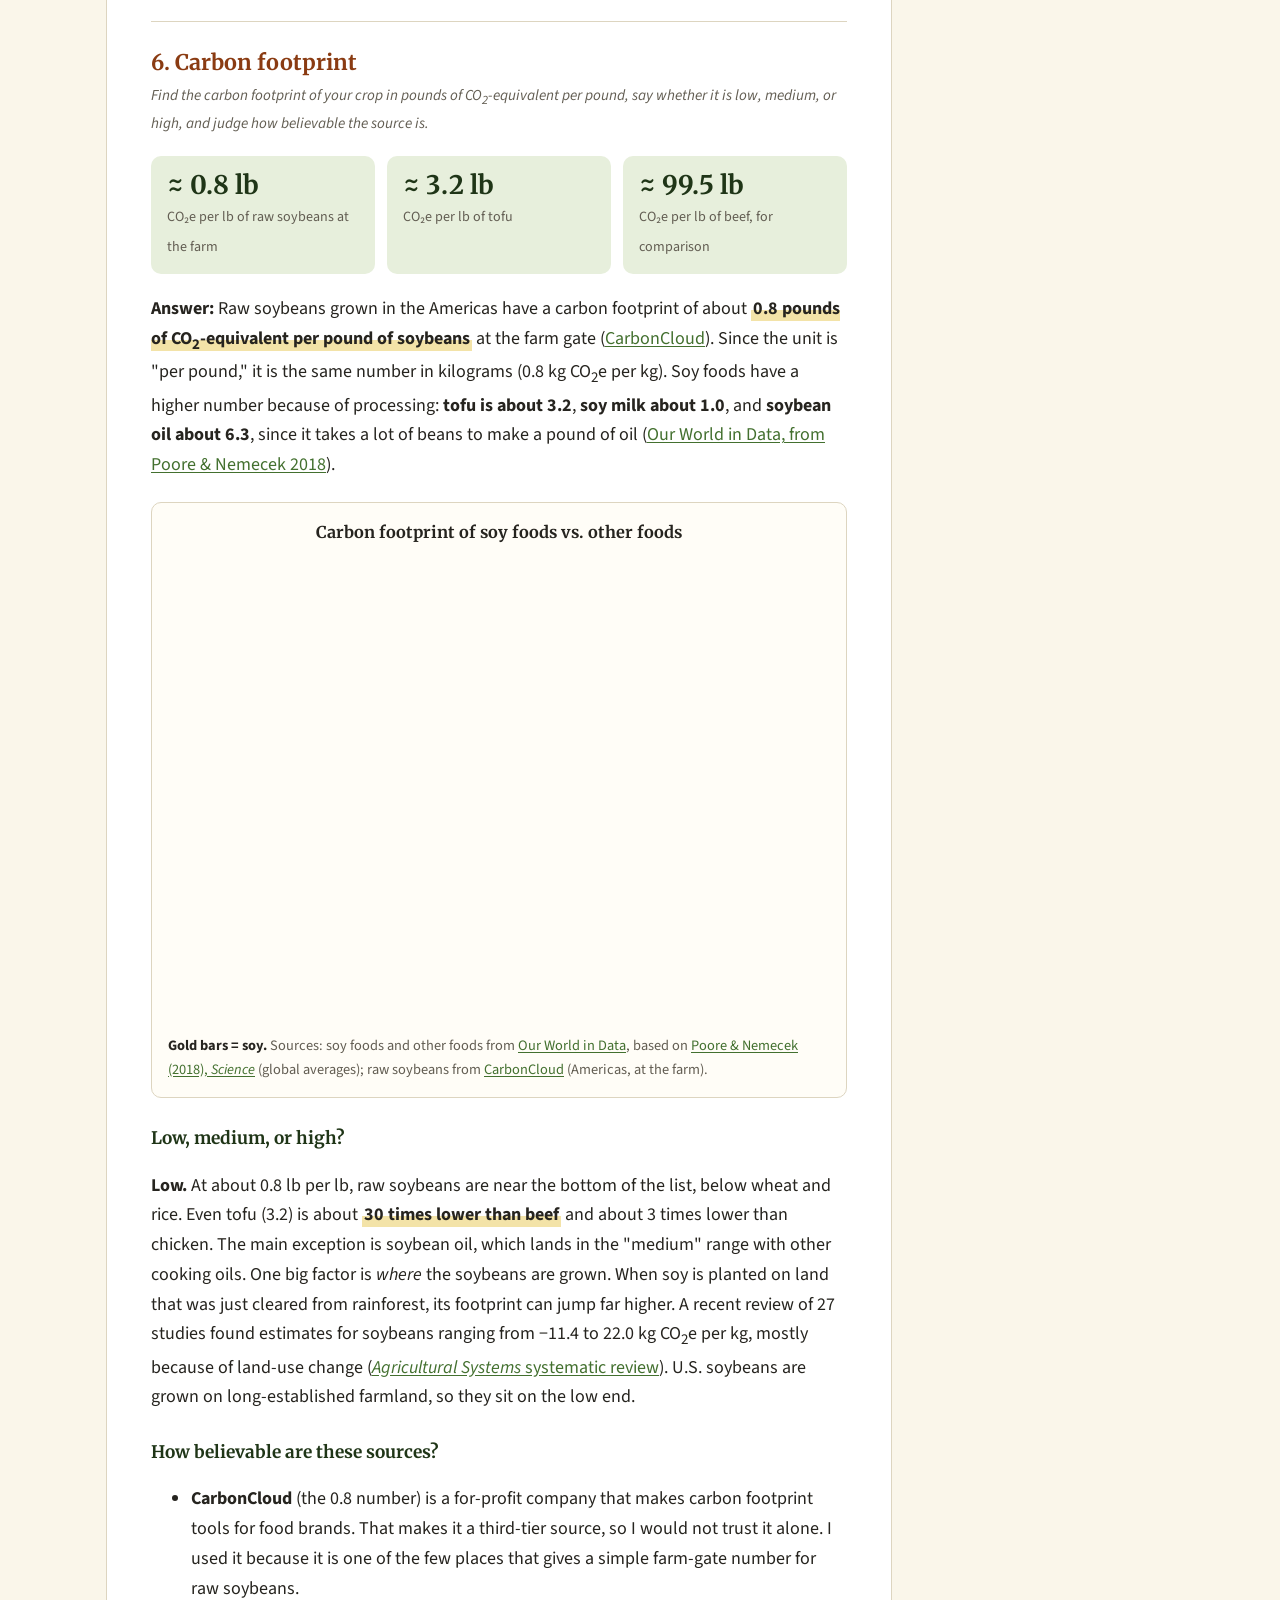
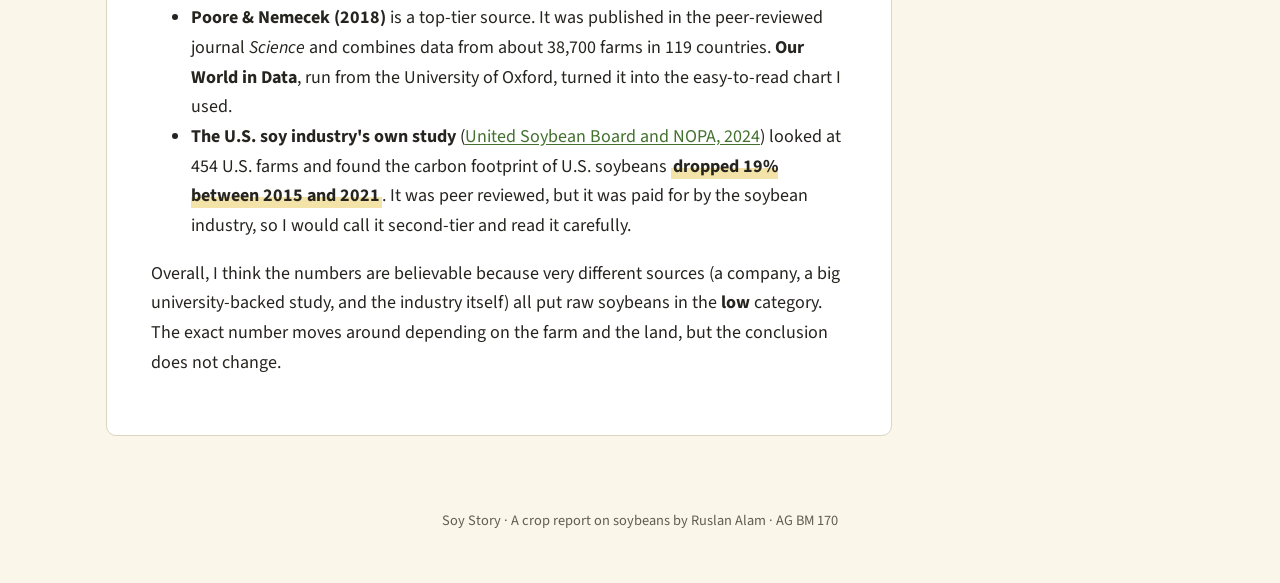
==== commit d5ebfab0: "Add Walmart supermarket photos and label summary to Part A question 3" ====
--- a/part-a.html
+++ b/part-a.html
@@ -189,29 +189,44 @@
     <h2>3. Supermarket presence</h2>
     <p class="prompt">Find your crop in a local supermarket, take photos, and look for the country-of-origin label.</p>
 
-    <p>You will almost never find plain dry soybeans in a regular grocery store, so I looked for soybeans in the forms people actually buy: frozen <strong>edamame</strong> (green soybeans), <strong>tofu</strong>, <strong>soy milk</strong>, and <strong>vegetable oil</strong> (which is usually 100% soybean oil). Under USDA's <a href="https://www.ams.usda.gov/rules-regulations/cool">Country of Origin Labeling (COOL)</a> rules, fresh and frozen vegetables must show where they were grown, so the frozen edamame bag is the key label. Processed products like tofu, soy milk, and oil do not have to follow COOL (<a href="https://www.ams.usda.gov/rules-regulations/cool/questions-answers-consumers">USDA-AMS FAQ</a>), but many brands still print where they are made.</p>
-
-    <p>I visited the <strong>Walmart in State College, PA</strong> <span class="todo">in [MONTH YEAR]</span> and took photos of the soy products I could find, including soy milk.</p>
+    <p>You will almost never find plain dry soybeans in a regular grocery store, so I looked for soybeans in the forms people actually buy. Under USDA's <a href="https://www.ams.usda.gov/rules-regulations/cool">Country of Origin Labeling (COOL)</a> rules, fresh and frozen vegetables must show where they were grown, so a frozen edamame bag has to carry a country-of-origin label. Processed foods like soy sauce and soy milk don't have to follow COOL (<a href="https://www.ams.usda.gov/rules-regulations/cool/questions-answers-consumers">USDA-AMS FAQ</a>), but many brands still print where they are made.</p>
+
+    <p>I visited the <strong>Walmart in State College, PA</strong> <span class="todo">in [MONTH YEAR]</span> and took photos of three soy products: frozen edamame, soy sauce, and soy milk.</p>
 
     <div class="photo-grid">
       <figure>
-        <div class="photo-slot">Photo 1: frozen edamame bag, with the "Product of ___" label showing</div>
-        <figcaption><strong>Frozen edamame</strong>: <span class="todo">Product of ___</span></figcaption>
-      </figure>
-      <figure>
-        <div class="photo-slot">Photo 2: tofu package, with where it was made</div>
-        <figcaption><strong>Tofu</strong>: <span class="todo">Made in ___</span></figcaption>
-      </figure>
-      <figure>
-        <div class="photo-slot">Photo 3: soy milk carton</div>
-        <figcaption><strong>Soy milk</strong>: <span class="todo">Made in ___</span></figcaption>
-      </figure>
-      <figure>
-        <div class="photo-slot">Photo 4: vegetable/soybean oil bottle, ingredient list showing "soybean oil"</div>
-        <figcaption><strong>Vegetable oil</strong>: <span class="todo">Made in ___</span></figcaption>
-      </figure>
-    </div>
-    <p class="cite">Source: Author's photos.</p>
+        <img src="assets/img/photos/edamame-front.webp" alt="Bag of Birds Eye Steamfresh Edamame in the Pod held up in the Walmart frozen aisle" loading="lazy" width="1152" height="1536">
+        <figcaption><strong>Frozen edamame (front):</strong> Birds Eye Steamfresh, Edamame in the Pod, 10 oz</figcaption>
+      </figure>
+      <figure>
+        <img src="assets/img/photos/edamame-back.webp" alt="Back of the edamame bag showing the nutrition label, Conagra Brands distributor line, and 'China' printed under the best-by date" loading="lazy" width="1152" height="1536">
+        <figcaption><strong>Frozen edamame (back):</strong> "China" is printed under the best-by date. Distributed by Conagra Brands, Chicago, IL.</figcaption>
+      </figure>
+      <figure>
+        <img src="assets/img/photos/soy-sauce-front.webp" alt="Bottle of Kikkoman traditionally brewed soy sauce held up in a Walmart aisle" loading="lazy" width="1152" height="1536">
+        <figcaption><strong>Soy sauce (front):</strong> Kikkoman, traditionally brewed, 15 fl oz</figcaption>
+      </figure>
+      <figure>
+        <img src="assets/img/photos/soy-sauce-back.webp" alt="Back label of Kikkoman soy sauce showing ingredients water, soybeans, wheat, salt and a 'Brewed in USA' flag" loading="lazy" width="1152" height="1536">
+        <figcaption><strong>Soy sauce (back):</strong> "Brewed in USA" by Kikkoman Foods, Inc., Walworth, Wisconsin. Ingredients: water, soybeans, wheat, salt.</figcaption>
+      </figure>
+      <figure>
+        <img src="assets/img/photos/soy-milk-front.webp" alt="Half-gallon carton of Silk vanilla soymilk held up in the refrigerated plant-milk section" loading="lazy" width="1152" height="1536">
+        <figcaption><strong>Soy milk:</strong> Silk vanilla soymilk, 64 fl oz. Labeled "Non-GMO Project Verified."</figcaption>
+      </figure>
+    </div>
+    <p class="cite">Source: Author's photos, Walmart, State College, PA.</p>
+
+    <div class="table-scroll">
+    <table>
+      <thead><tr><th>Product</th><th>Brand (company)</th><th>Where it's from, per the label</th></tr></thead>
+      <tbody>
+        <tr><td>Frozen edamame</td><td>Birds Eye (Conagra Brands)</td><td><strong>China</strong></td></tr>
+        <tr><td>Soy sauce</td><td>Kikkoman (Kikkoman Foods, Inc.)</td><td><strong>USA</strong>, brewed in Walworth, Wisconsin</td></tr>
+        <tr><td>Soy milk</td><td>Silk</td><td>Not shown on the front of the carton; labeled Non-GMO</td></tr>
+      </tbody>
+    </table>
+    </div>
 
     <h3>What I noticed</h3>
     <p><span class="todo">[2–4 sentences in your own words: which countries you saw, whether that surprised you, and what it says. Example: the U.S. grows more soybeans than it can use, but the frozen edamame still came from another country, because edamame is a special vegetable variety that is picked green and is mostly grown in Asia.]</span></p>
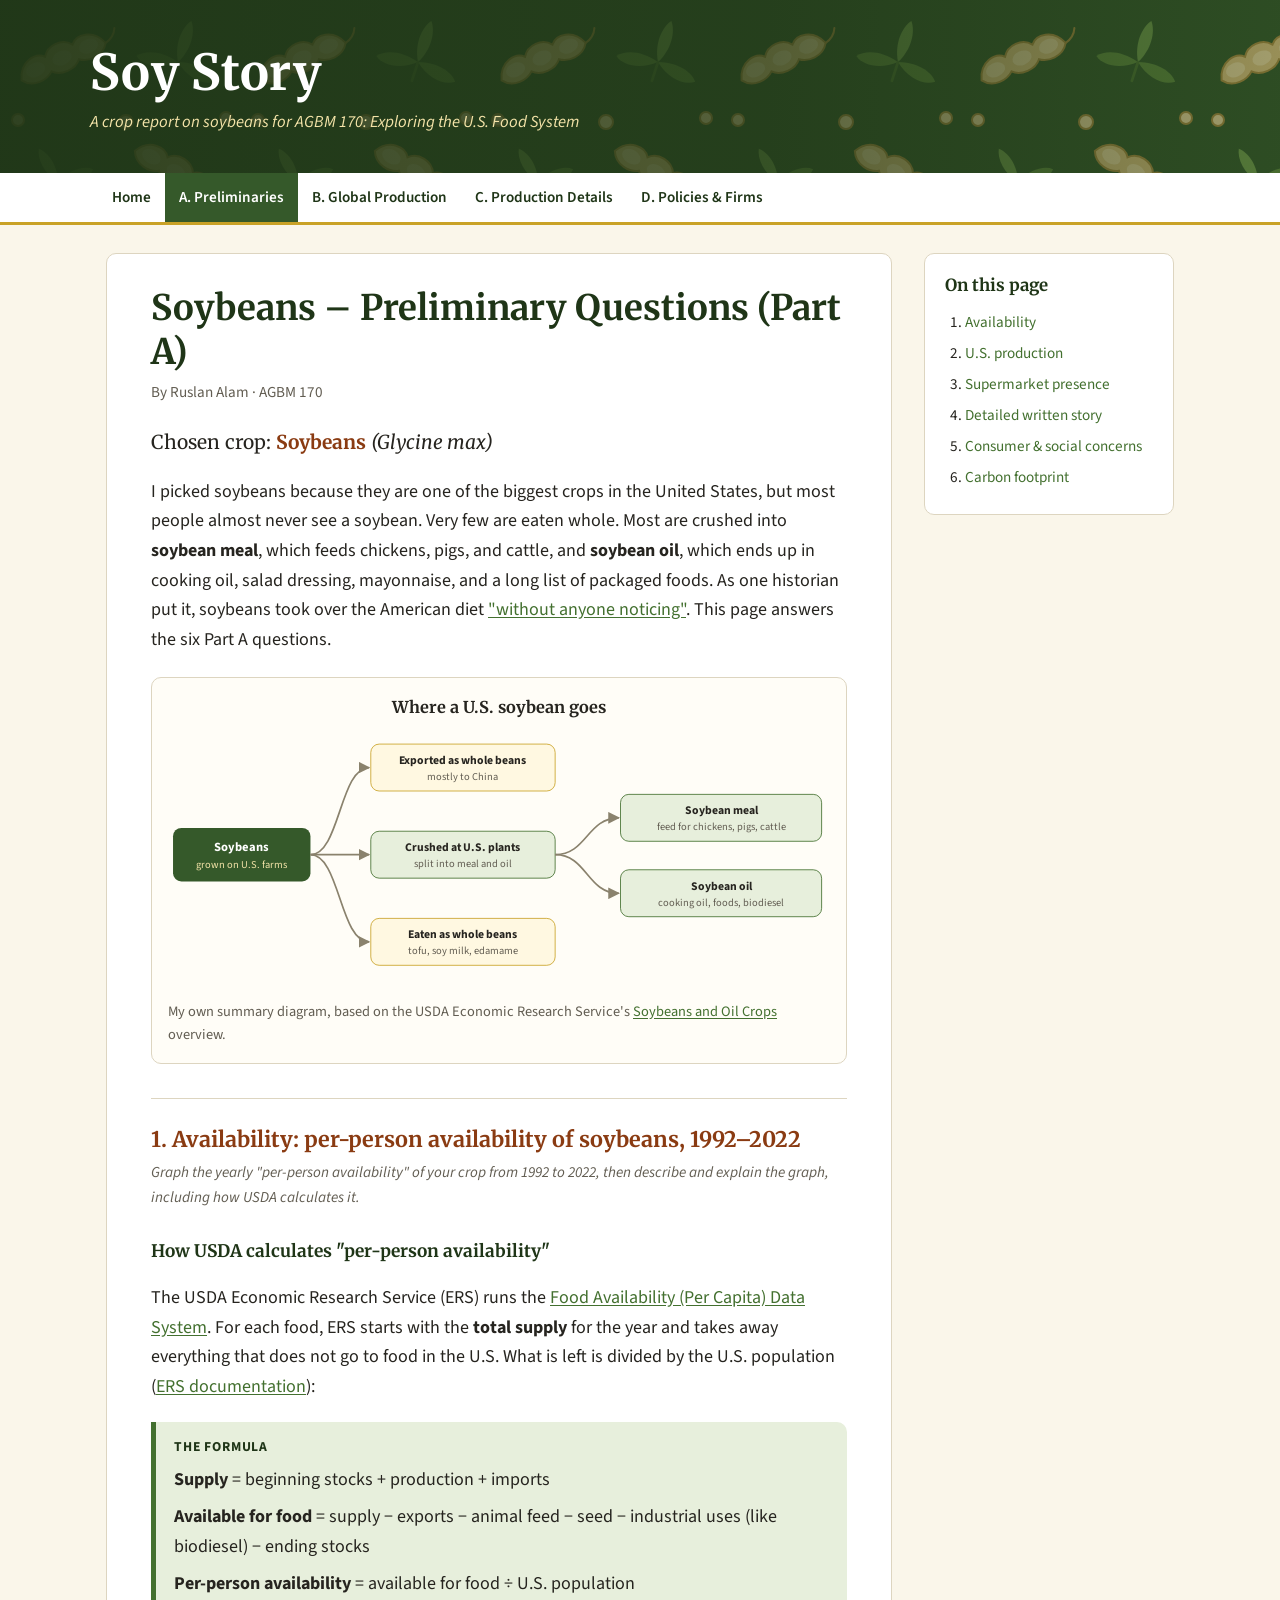
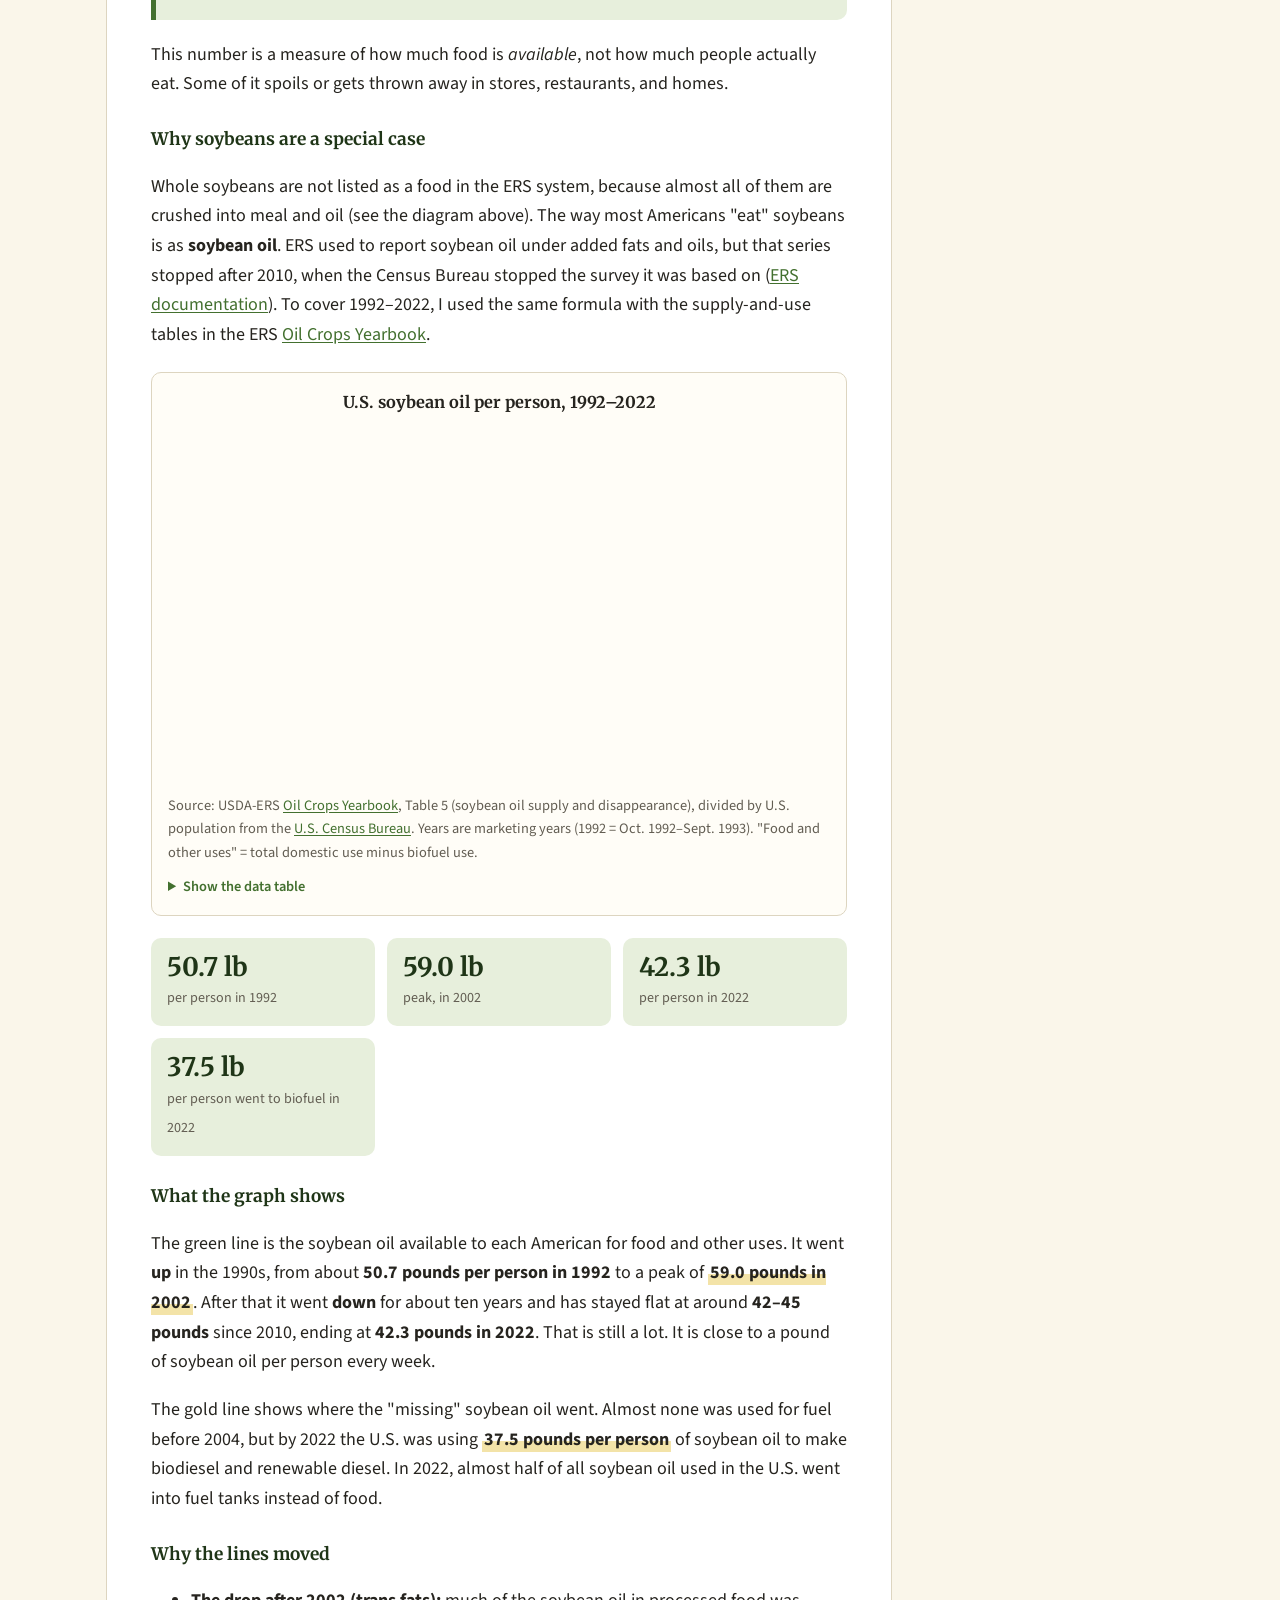
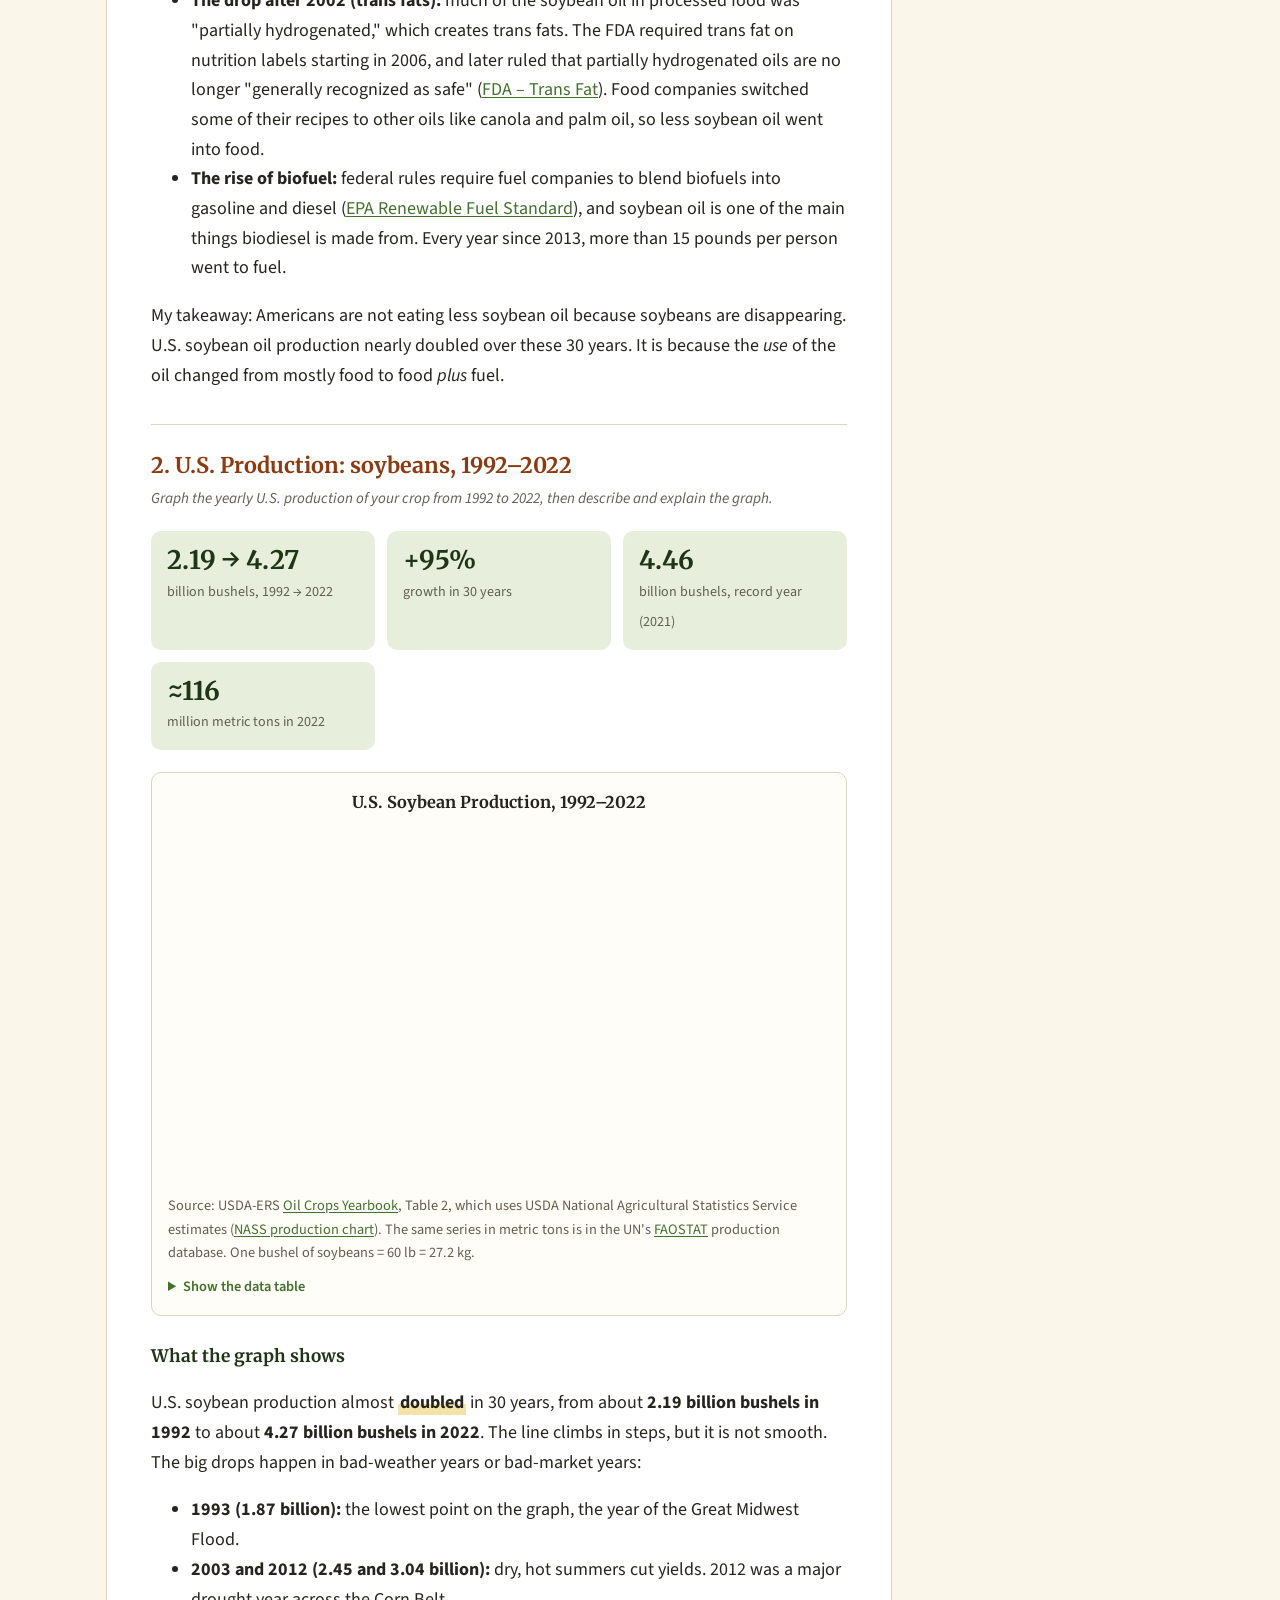
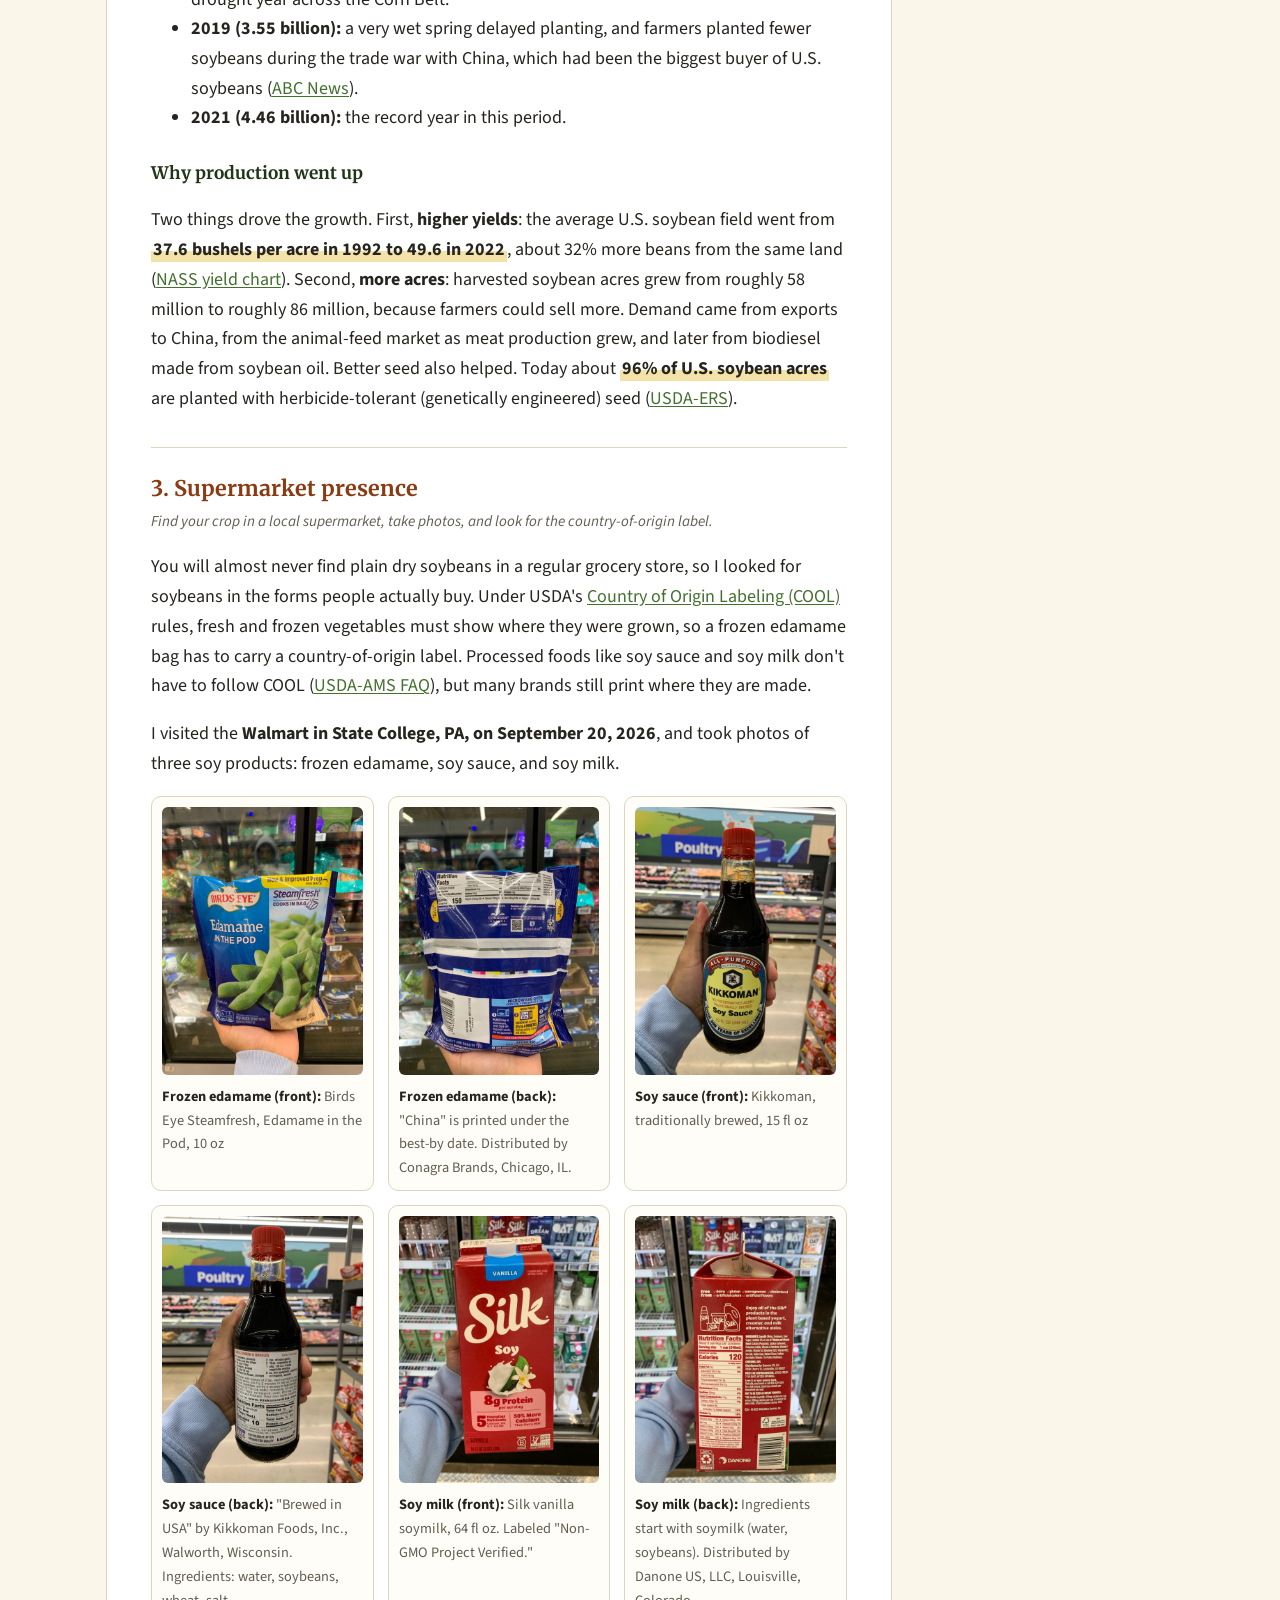
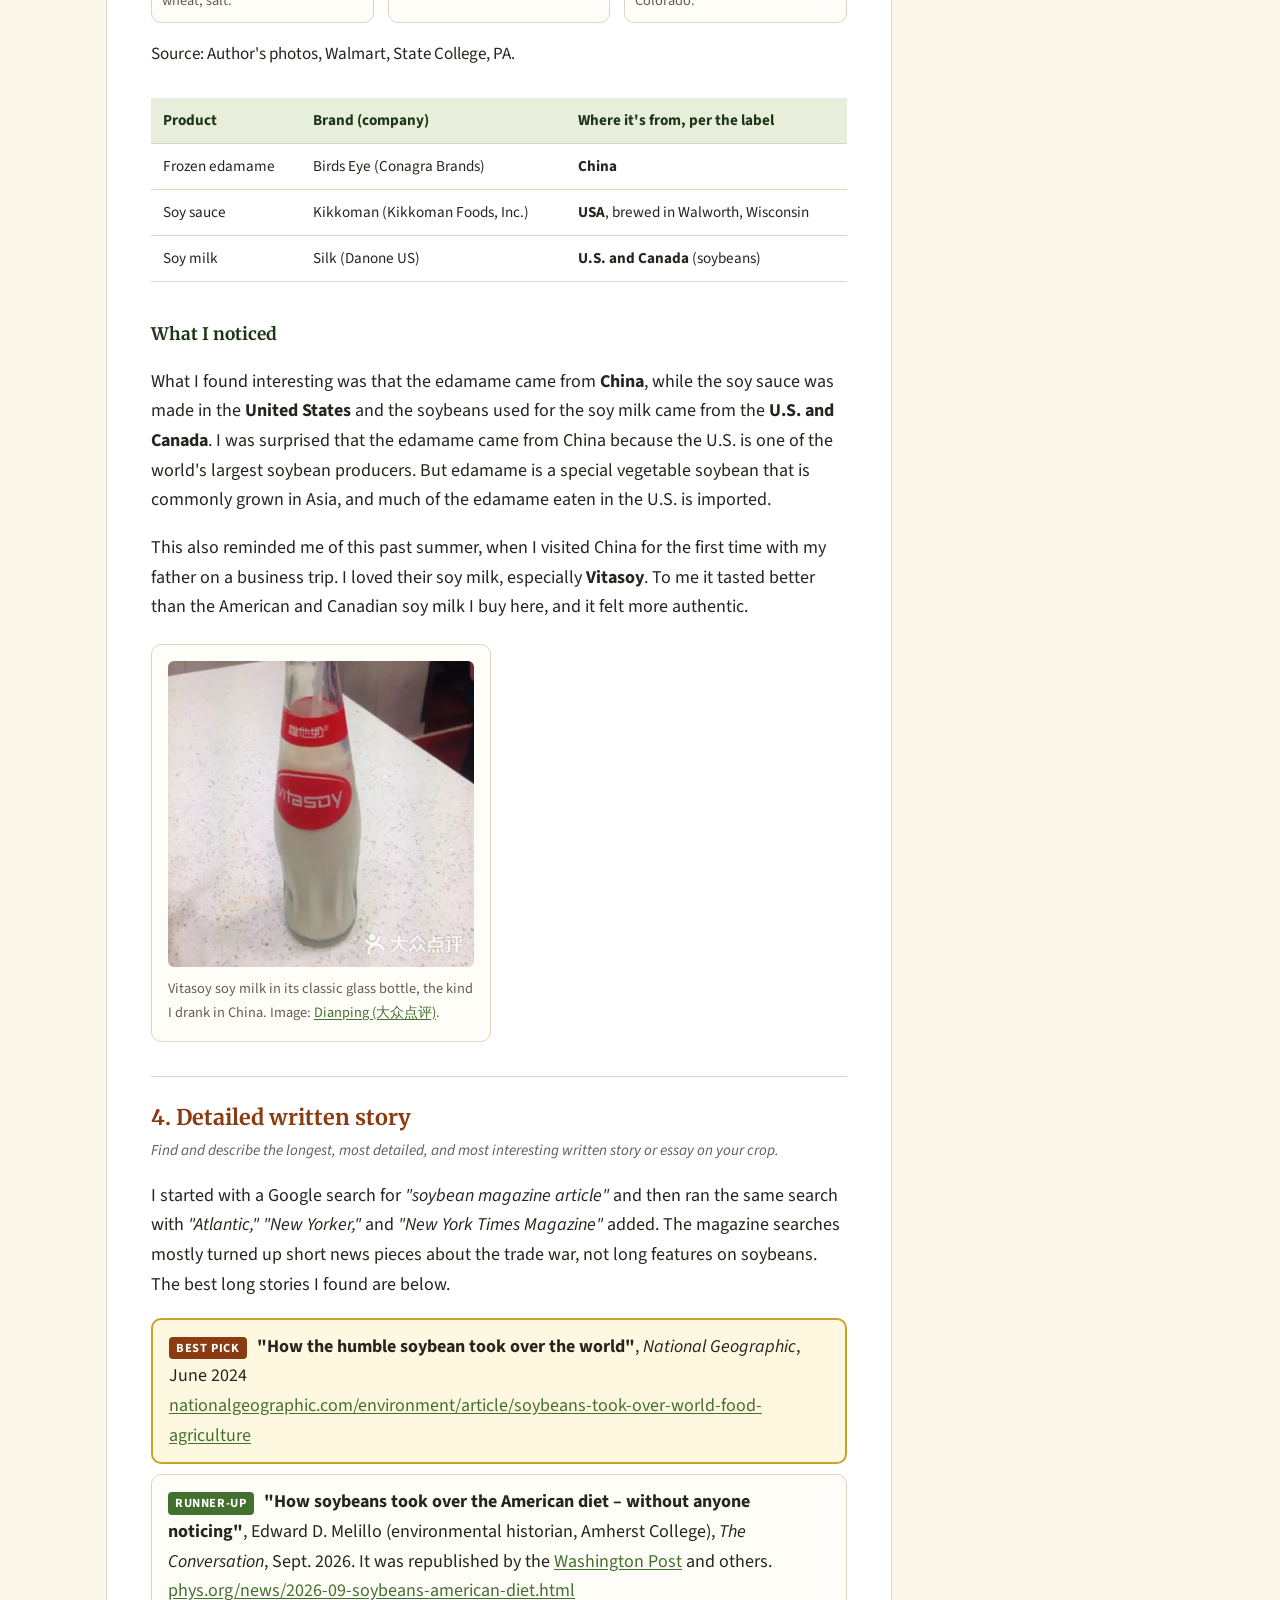
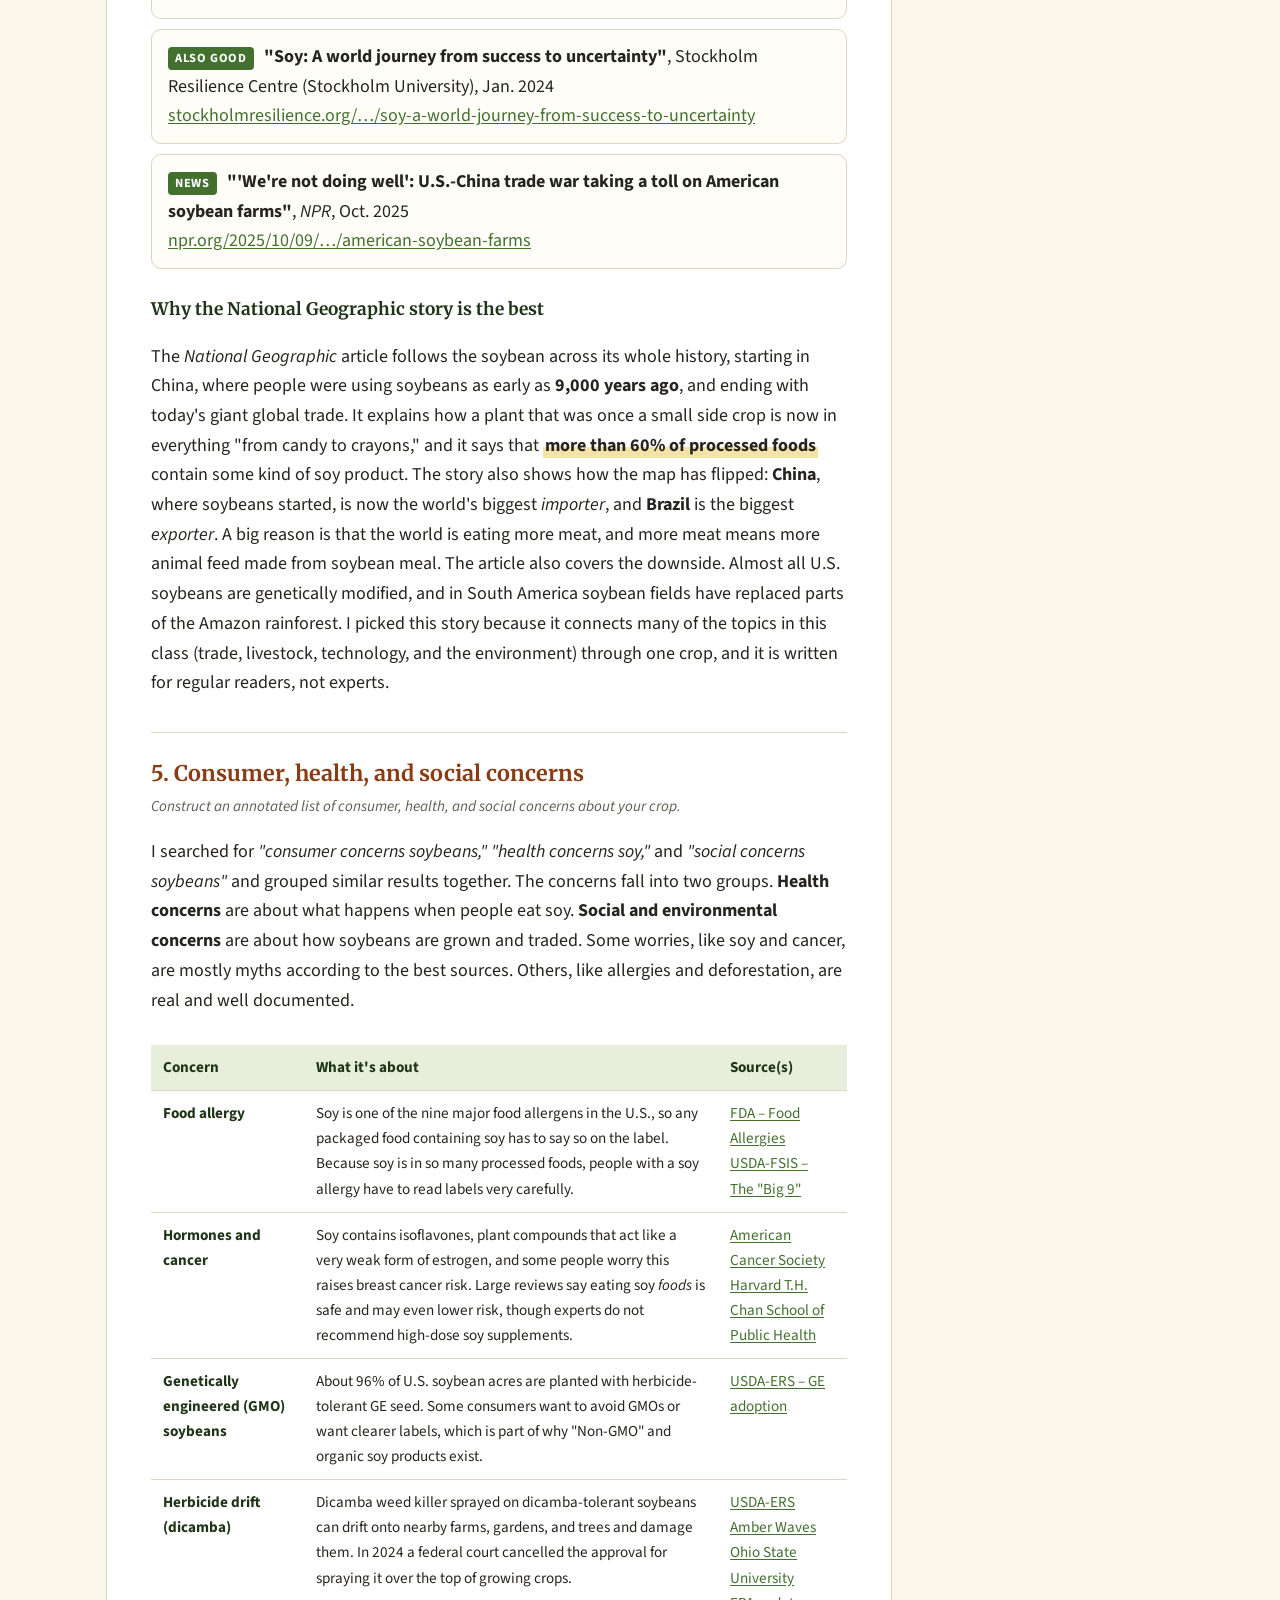
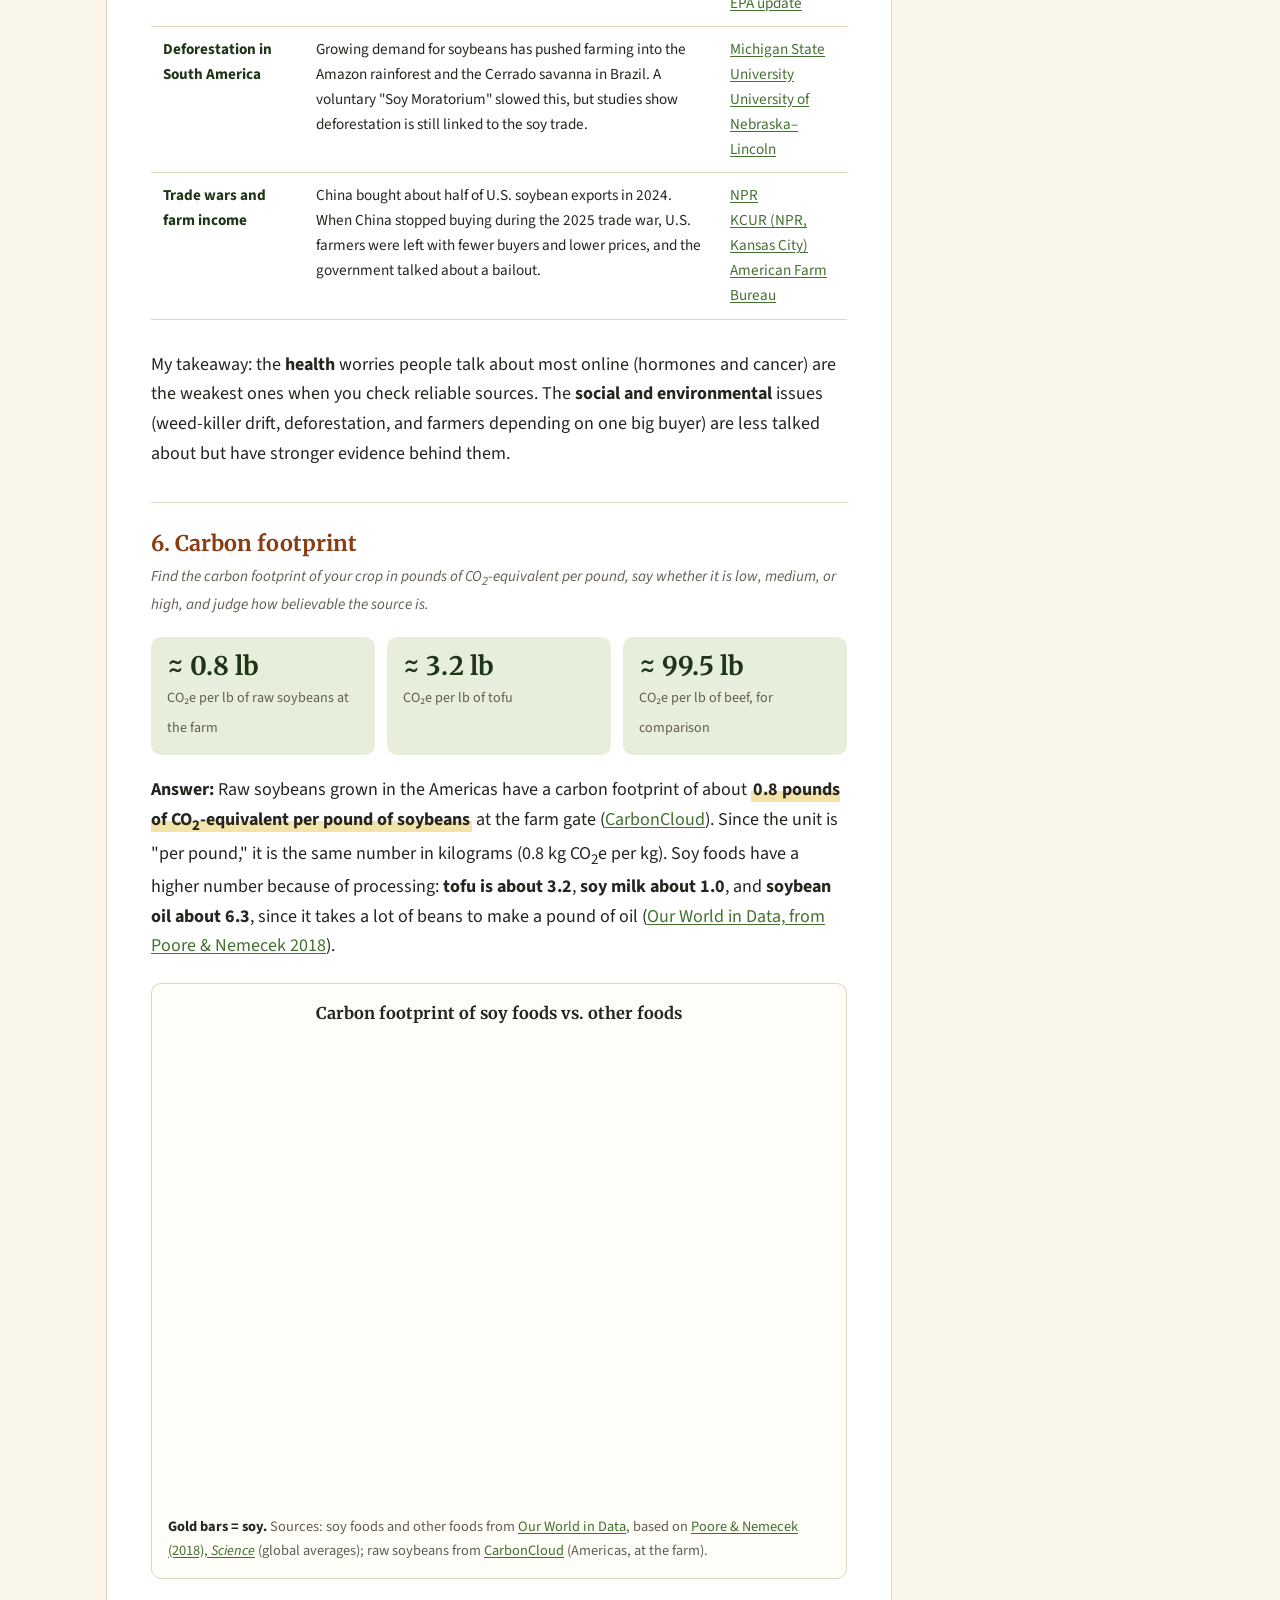
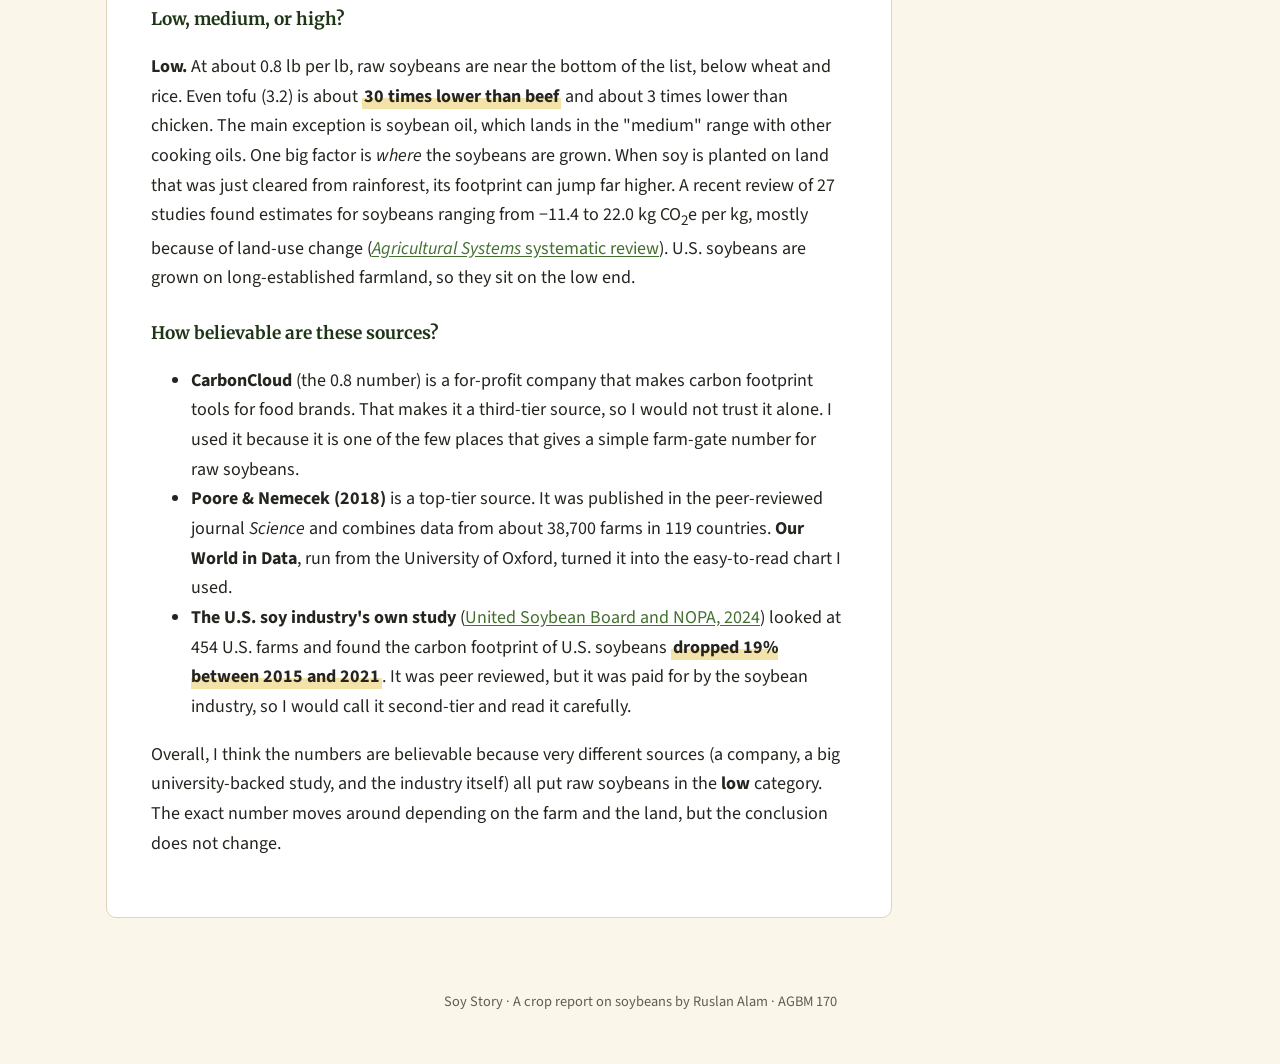
==== commit 69ee3f8b: "Add top-10 country and state charts, Walmart reflection, Silk back photo, web photos; rename course " ====
--- a/part-a.html
+++ b/part-a.html
@@ -4,7 +4,7 @@
   <meta charset="utf-8">
   <meta name="viewport" content="width=device-width, initial-scale=1">
   <title>A. Soybeans – Preliminaries | Soy Story</title>
-  <meta name="description" content="Assignment A for my AG BM 170 crop report on soybeans: availability, U.S. production, supermarket presence, a detailed story, consumer concerns, and carbon footprint.">
+  <meta name="description" content="Assignment A for my AGBM 170 crop report on soybeans: availability, U.S. production, supermarket presence, a detailed story, consumer concerns, and carbon footprint.">
   <link rel="preconnect" href="https://fonts.googleapis.com">
   <link rel="preconnect" href="https://fonts.gstatic.com" crossorigin>
   <link href="https://fonts.googleapis.com/css2?family=Merriweather:wght@400;700&family=Source+Sans+3:ital,wght@0,400;0,600;0,700;1,400&display=swap" rel="stylesheet">
@@ -17,7 +17,7 @@
   <div class="inner">
     <div class="site-title">
       <h1><a href="index.html">Soy Story</a></h1>
-      <p>A crop report on soybeans for AG BM 170: Exploring the U.S. Food System</p>
+      <p>A crop report on soybeans for AGBM 170: Exploring the U.S. Food System</p>
     </div>
   </div>
 </header>
@@ -36,11 +36,16 @@
 <main>
 
   <h1>Soybeans – Preliminary Questions (Part A)</h1>
-  <p class="byline">By Ruslan Alam · AG BM 170</p>
+  <p class="byline">By Ruslan Alam · AGBM 170</p>
 
   <p class="crop-choice">Chosen crop: <strong>Soybeans</strong> <em>(Glycine max)</em></p>
 
   <p>I picked soybeans because they are one of the biggest crops in the United States, but most people almost never see a soybean. Very few are eaten whole. Most are crushed into <strong>soybean meal</strong>, which feeds chickens, pigs, and cattle, and <strong>soybean oil</strong>, which ends up in cooking oil, salad dressing, mayonnaise, and a long list of packaged foods. As one historian put it, soybeans took over the American diet <a href="https://phys.org/news/2026-09-soybeans-american-diet.html">"without anyone noticing"</a>. This page answers the six Part A questions.</p>
+
+    <figure class="web-photo" style="max-width:420px;">
+      <img src="https://commons.wikimedia.org/wiki/Special:FilePath/Soybean.USDA.jpg?width=900" alt="Soybean pods and beans" loading="lazy" style="display:block; width:100%; border-radius:6px;" onerror="this.closest('figure').remove()">
+      <figcaption>Soybean pods and the beans inside them. Image: <a href="https://commons.wikimedia.org/wiki/File:Soybean.USDA.jpg">Wikimedia Commons</a>.</figcaption>
+    </figure>
 
   <!-- Where soybeans go: simple flow diagram -->
   <figure>
@@ -191,7 +196,7 @@
 
     <p>You will almost never find plain dry soybeans in a regular grocery store, so I looked for soybeans in the forms people actually buy. Under USDA's <a href="https://www.ams.usda.gov/rules-regulations/cool">Country of Origin Labeling (COOL)</a> rules, fresh and frozen vegetables must show where they were grown, so a frozen edamame bag has to carry a country-of-origin label. Processed foods like soy sauce and soy milk don't have to follow COOL (<a href="https://www.ams.usda.gov/rules-regulations/cool/questions-answers-consumers">USDA-AMS FAQ</a>), but many brands still print where they are made.</p>
 
-    <p>I visited the <strong>Walmart in State College, PA</strong> <span class="todo">in [MONTH YEAR]</span> and took photos of three soy products: frozen edamame, soy sauce, and soy milk.</p>
+    <p>I visited the <strong>Walmart in State College, PA, on September 20, 2026</strong>, and took photos of three soy products: frozen edamame, soy sauce, and soy milk.</p>
 
     <div class="photo-grid">
       <figure>
@@ -212,7 +217,11 @@
       </figure>
       <figure>
         <img src="assets/img/photos/soy-milk-front.webp" alt="Half-gallon carton of Silk vanilla soymilk held up in the refrigerated plant-milk section" loading="lazy" width="1152" height="1536">
-        <figcaption><strong>Soy milk:</strong> Silk vanilla soymilk, 64 fl oz. Labeled "Non-GMO Project Verified."</figcaption>
+        <figcaption><strong>Soy milk (front):</strong> Silk vanilla soymilk, 64 fl oz. Labeled "Non-GMO Project Verified."</figcaption>
+      </figure>
+      <figure>
+        <img src="assets/img/photos/soy-milk-back.webp" alt="Back of the Silk soymilk carton showing nutrition facts, ingredients (water, soybeans), and 'Distributed by Danone US, LLC, Louisville, CO'" loading="lazy" width="1152" height="1536">
+        <figcaption><strong>Soy milk (back):</strong> Ingredients start with soymilk (water, soybeans). Distributed by Danone US, LLC, Louisville, Colorado.</figcaption>
       </figure>
     </div>
     <p class="cite">Source: Author's photos, Walmart, State College, PA.</p>
@@ -223,13 +232,19 @@
       <tbody>
         <tr><td>Frozen edamame</td><td>Birds Eye (Conagra Brands)</td><td><strong>China</strong></td></tr>
         <tr><td>Soy sauce</td><td>Kikkoman (Kikkoman Foods, Inc.)</td><td><strong>USA</strong>, brewed in Walworth, Wisconsin</td></tr>
-        <tr><td>Soy milk</td><td>Silk</td><td>Not shown on the front of the carton; labeled Non-GMO</td></tr>
+        <tr><td>Soy milk</td><td>Silk (Danone US)</td><td><strong>U.S. and Canada</strong> (soybeans)</td></tr>
       </tbody>
     </table>
     </div>
 
     <h3>What I noticed</h3>
-    <p><span class="todo">[2–4 sentences in your own words: which countries you saw, whether that surprised you, and what it says. Example: the U.S. grows more soybeans than it can use, but the frozen edamame still came from another country, because edamame is a special vegetable variety that is picked green and is mostly grown in Asia.]</span></p>
+    <p>What I found interesting was that the edamame came from <strong>China</strong>, while the soy sauce was made in the <strong>United States</strong> and the soybeans used for the soy milk came from the <strong>U.S. and Canada</strong>. I was surprised that the edamame came from China because the U.S. is one of the world's largest soybean producers. But edamame is a special vegetable soybean that is commonly grown in Asia, and much of the edamame eaten in the U.S. is imported.</p>
+    <p>This also reminded me of this past summer, when I visited China for the first time with my father on a business trip. I loved their soy milk, especially <strong>Vitasoy</strong>. To me it tasted better than the American and Canadian soy milk I buy here, and it felt more authentic.</p>
+
+    <figure style="max-width: 340px;">
+      <img src="assets/img/photos/vitasoy-dianping.png" alt="Glass bottle of Vitasoy soy milk on a table in China" loading="lazy" width="400" height="400" style="display:block; width:100%; border-radius:6px;">
+      <figcaption>Vitasoy soy milk in its classic glass bottle, the kind I drank in China. Image: <a href="https://www.dianping.com/">Dianping (大众点评)</a>.</figcaption>
+    </figure>
   </section>
 
   <!-- ===================== Q4 ===================== -->
@@ -359,7 +374,7 @@
 </div>
 
 <footer class="site-footer">
-  <p>Soy Story · A crop report on soybeans by Ruslan Alam · AG BM 170</p>
+  <p>Soy Story · A crop report on soybeans by Ruslan Alam · AGBM 170</p>
 </footer>
 
 <script src="assets/js/vendor/chart.umd.min.js"></script>
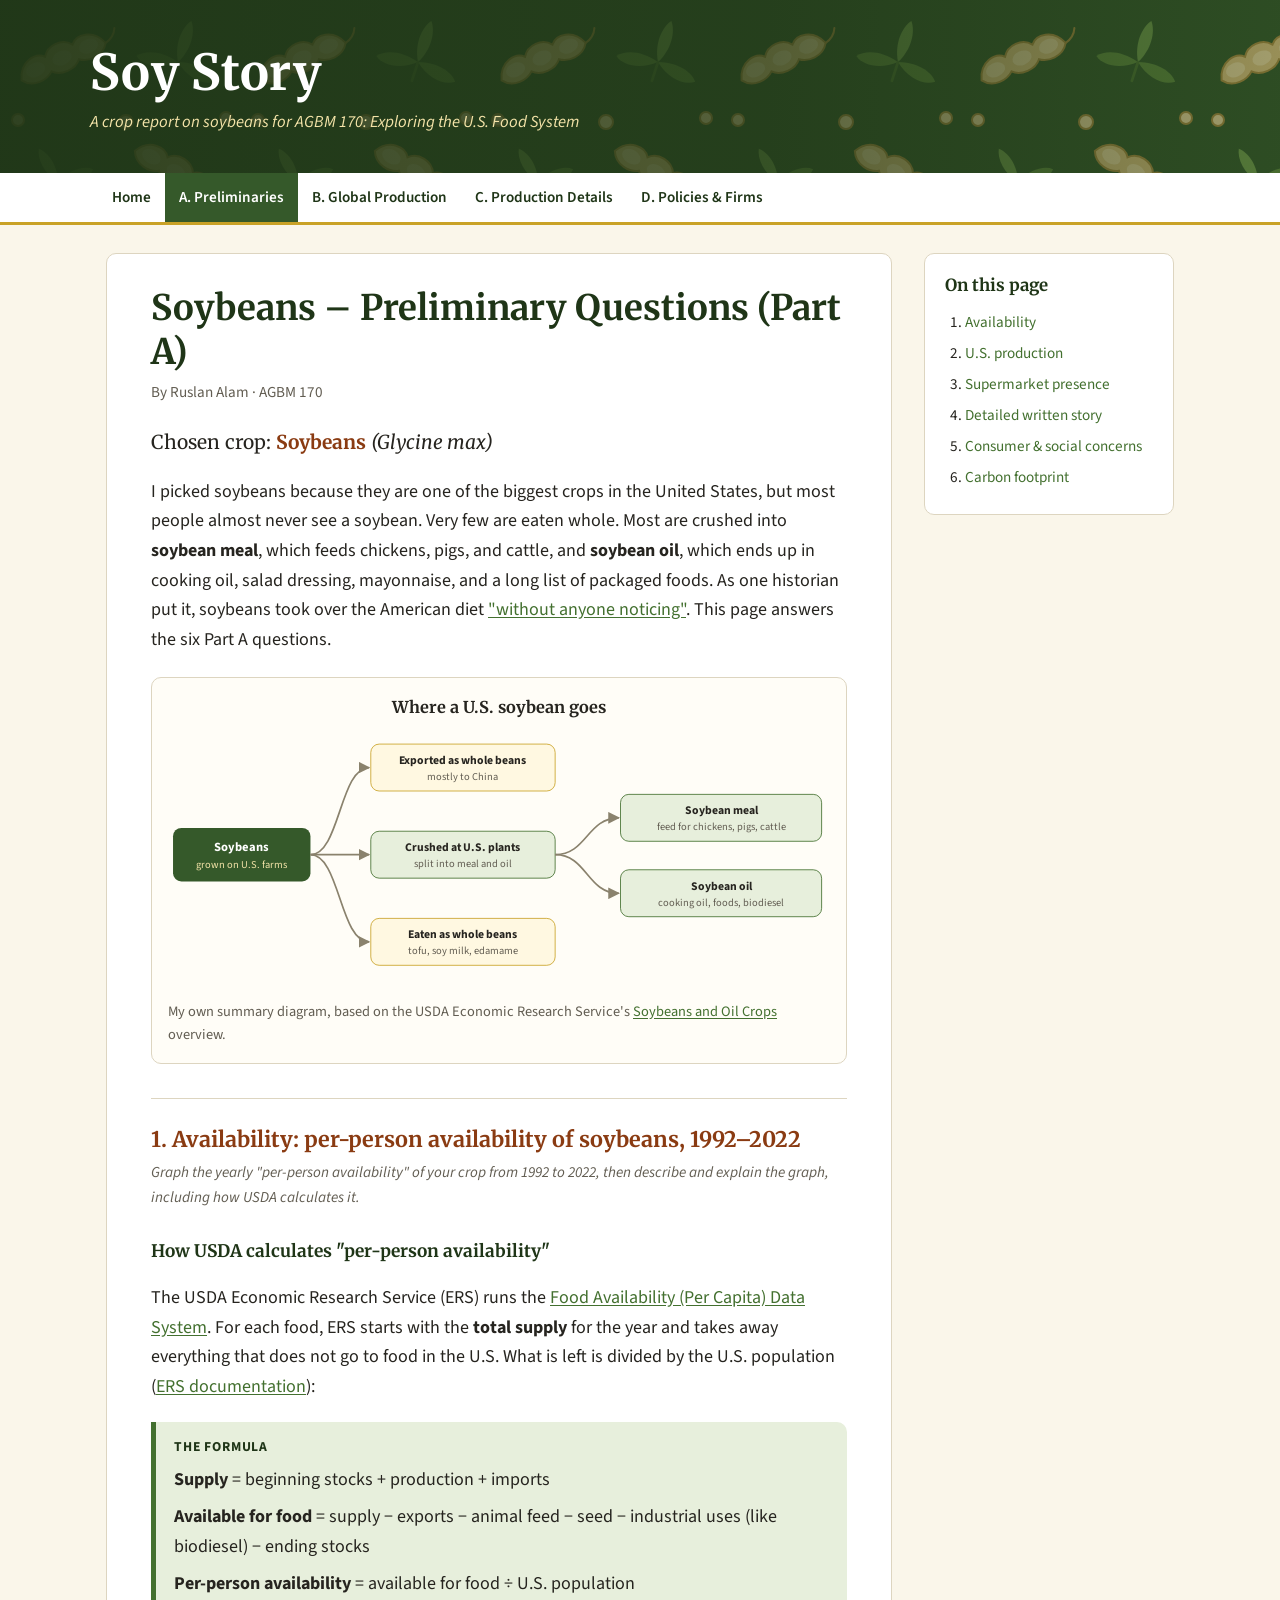
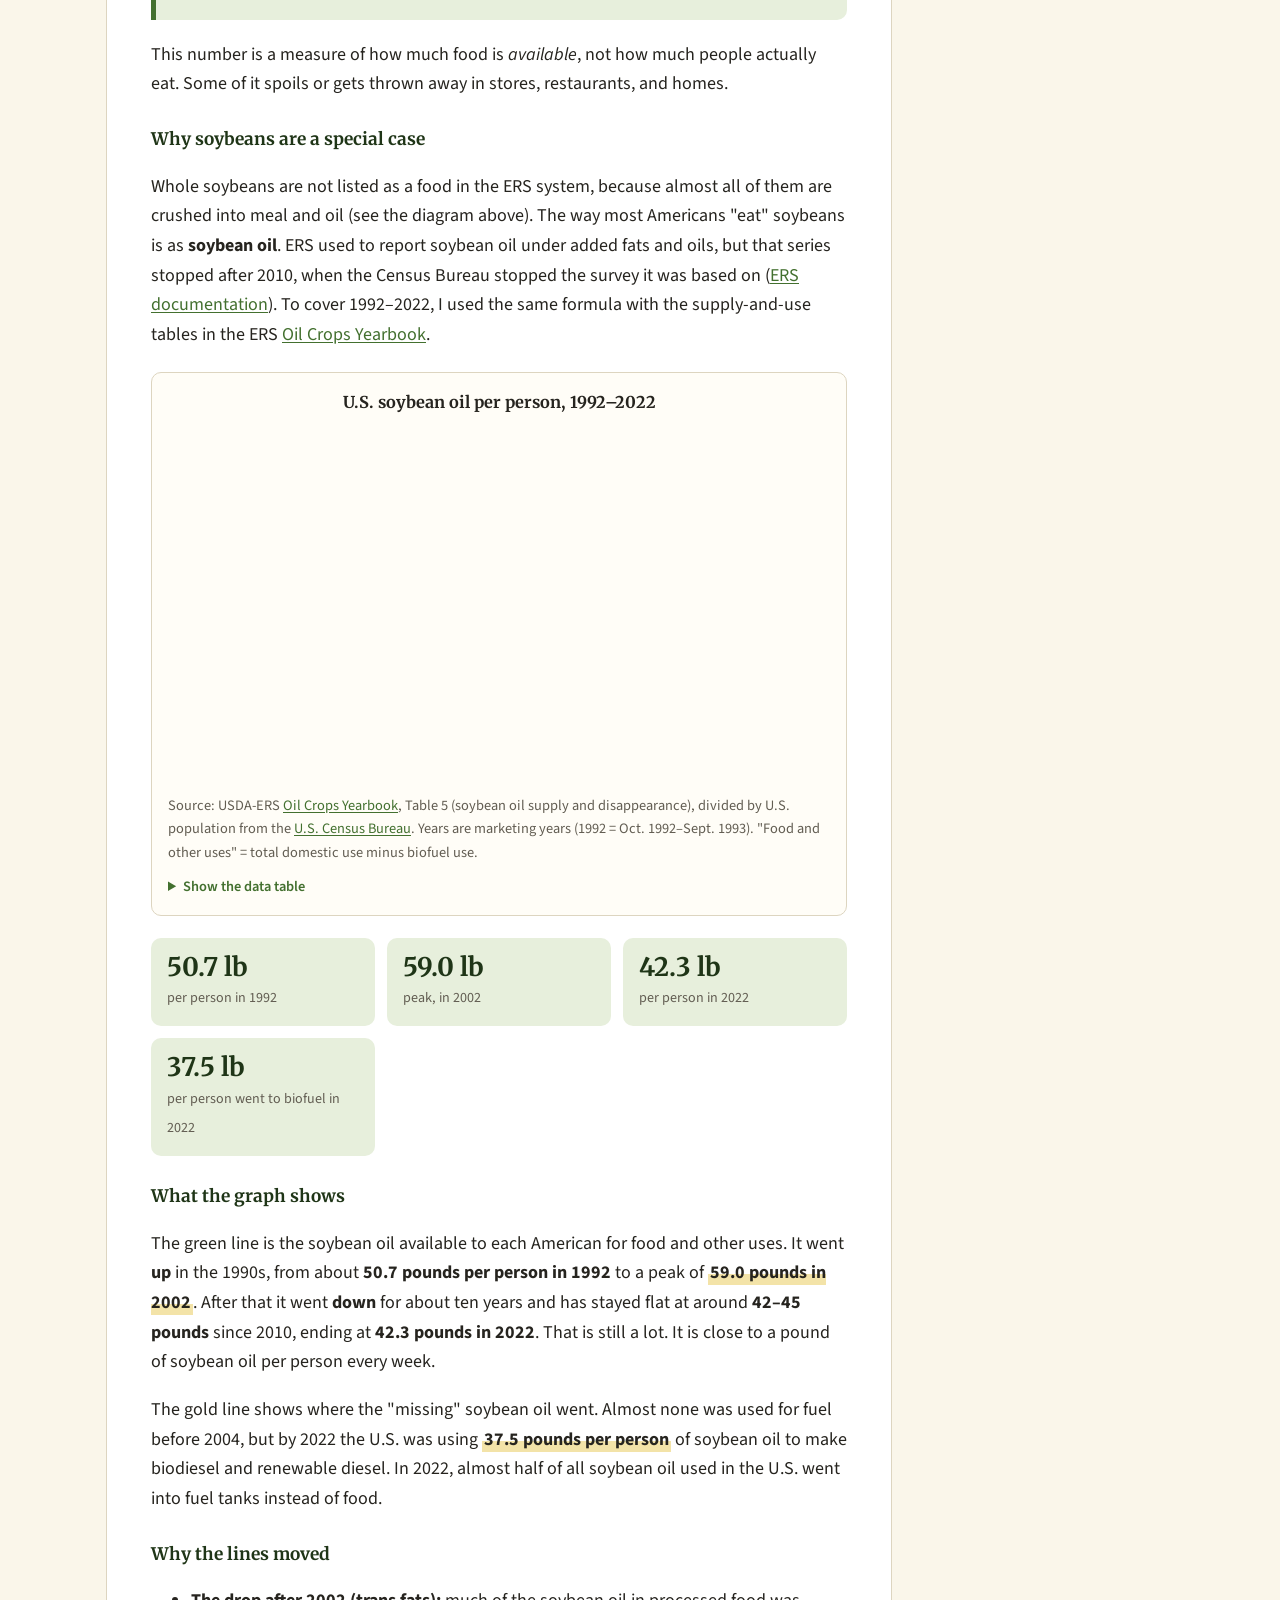
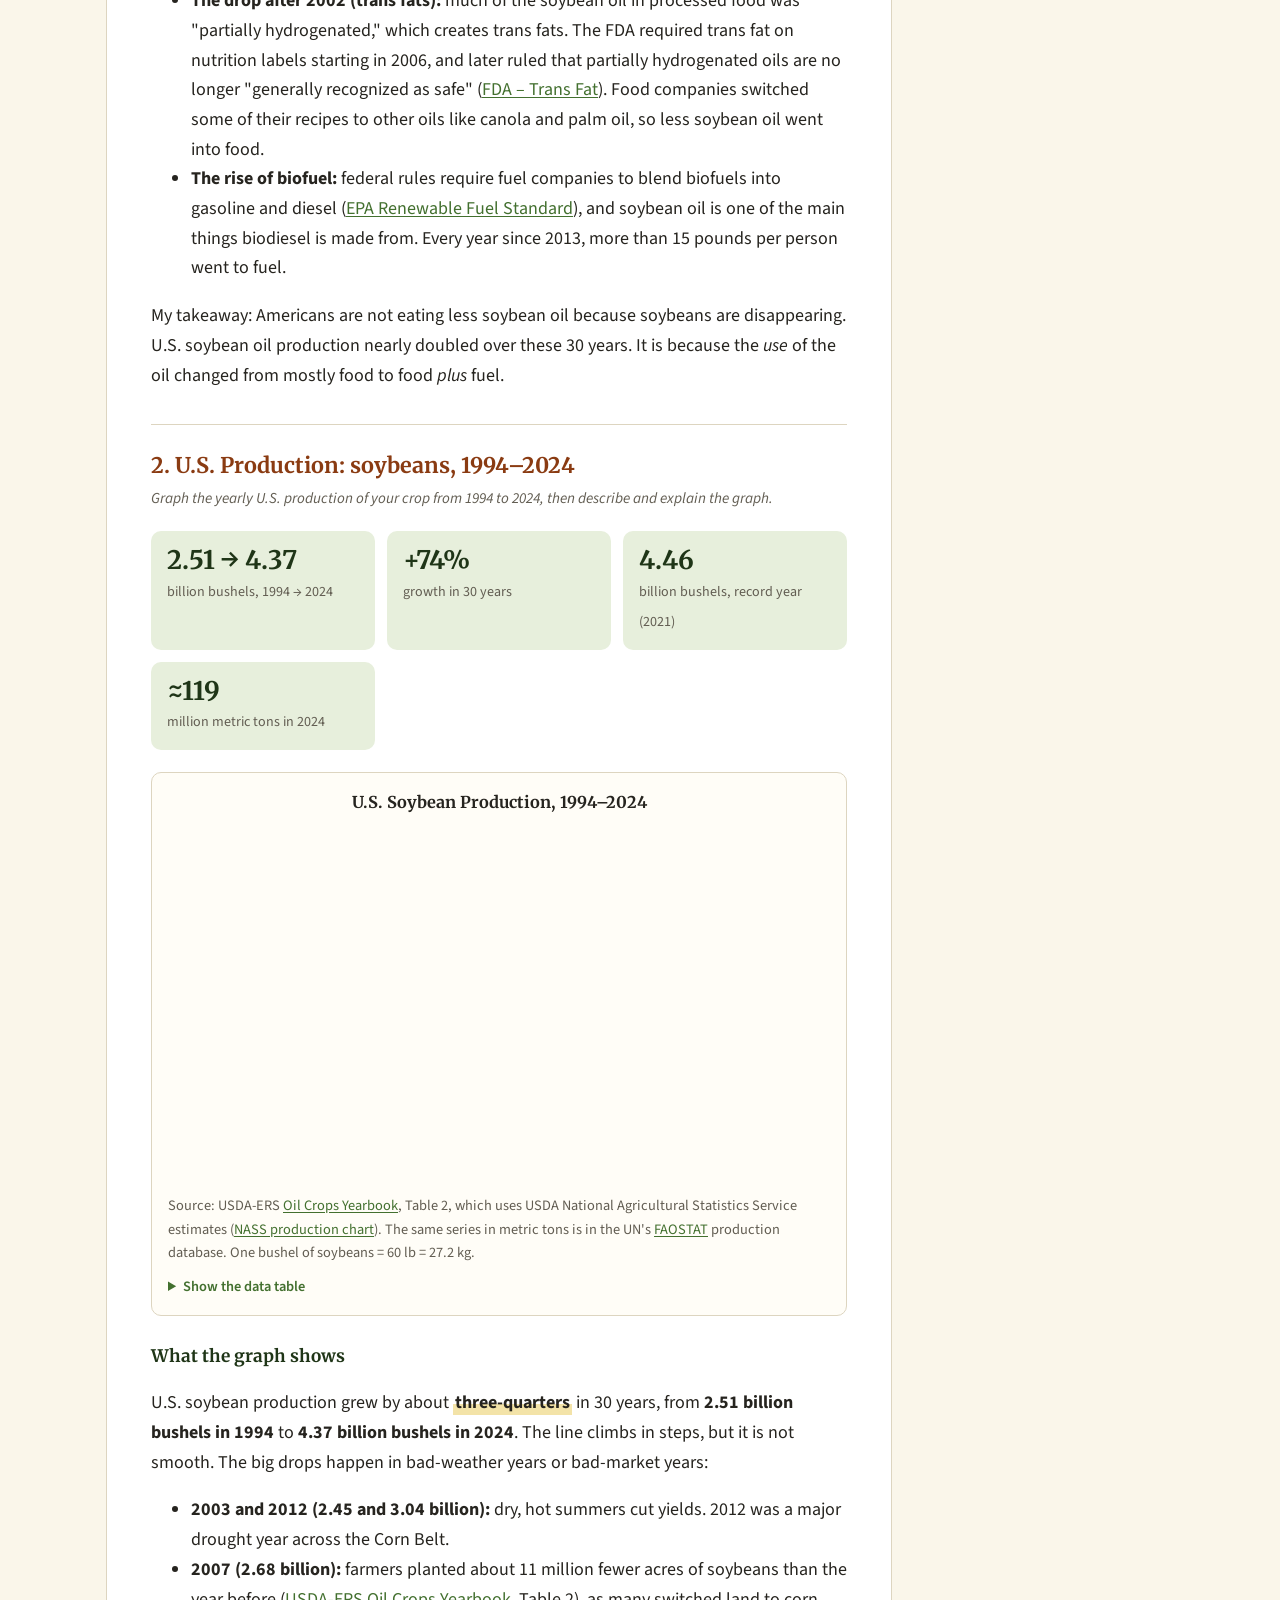
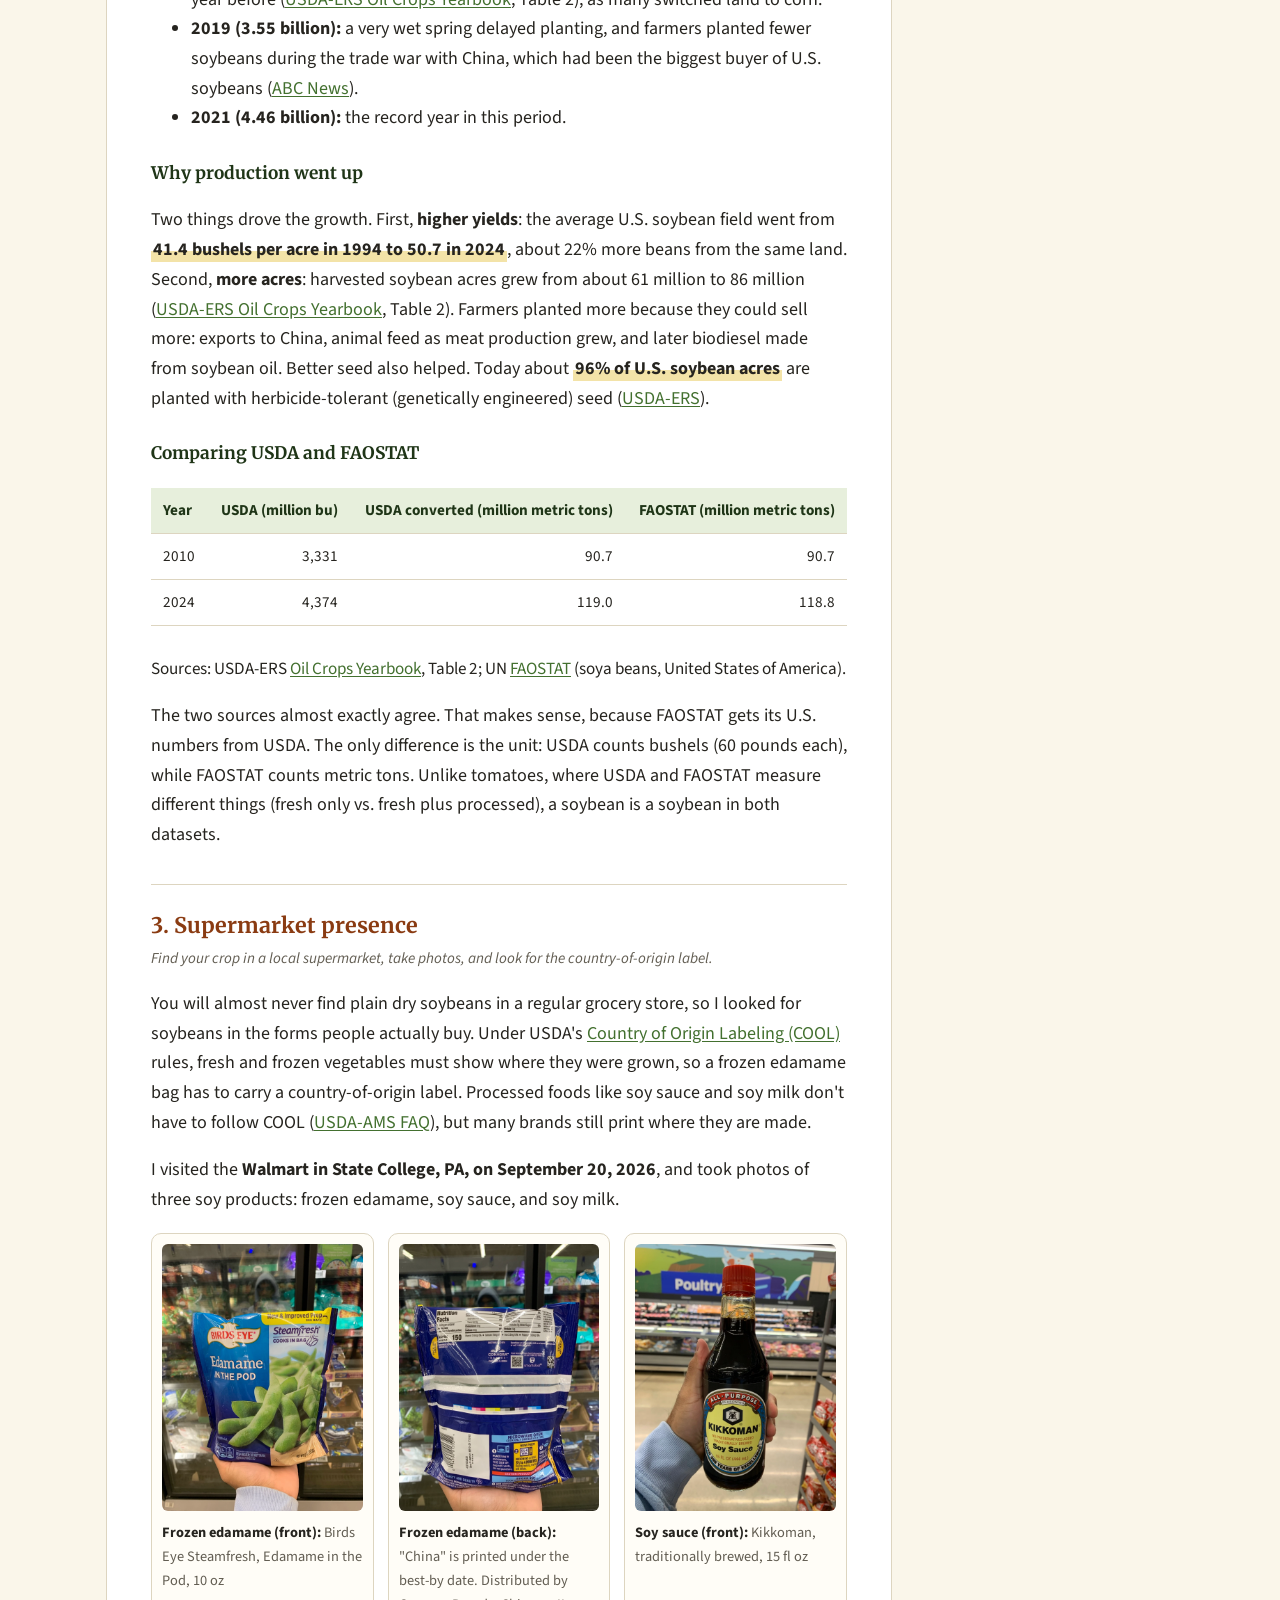
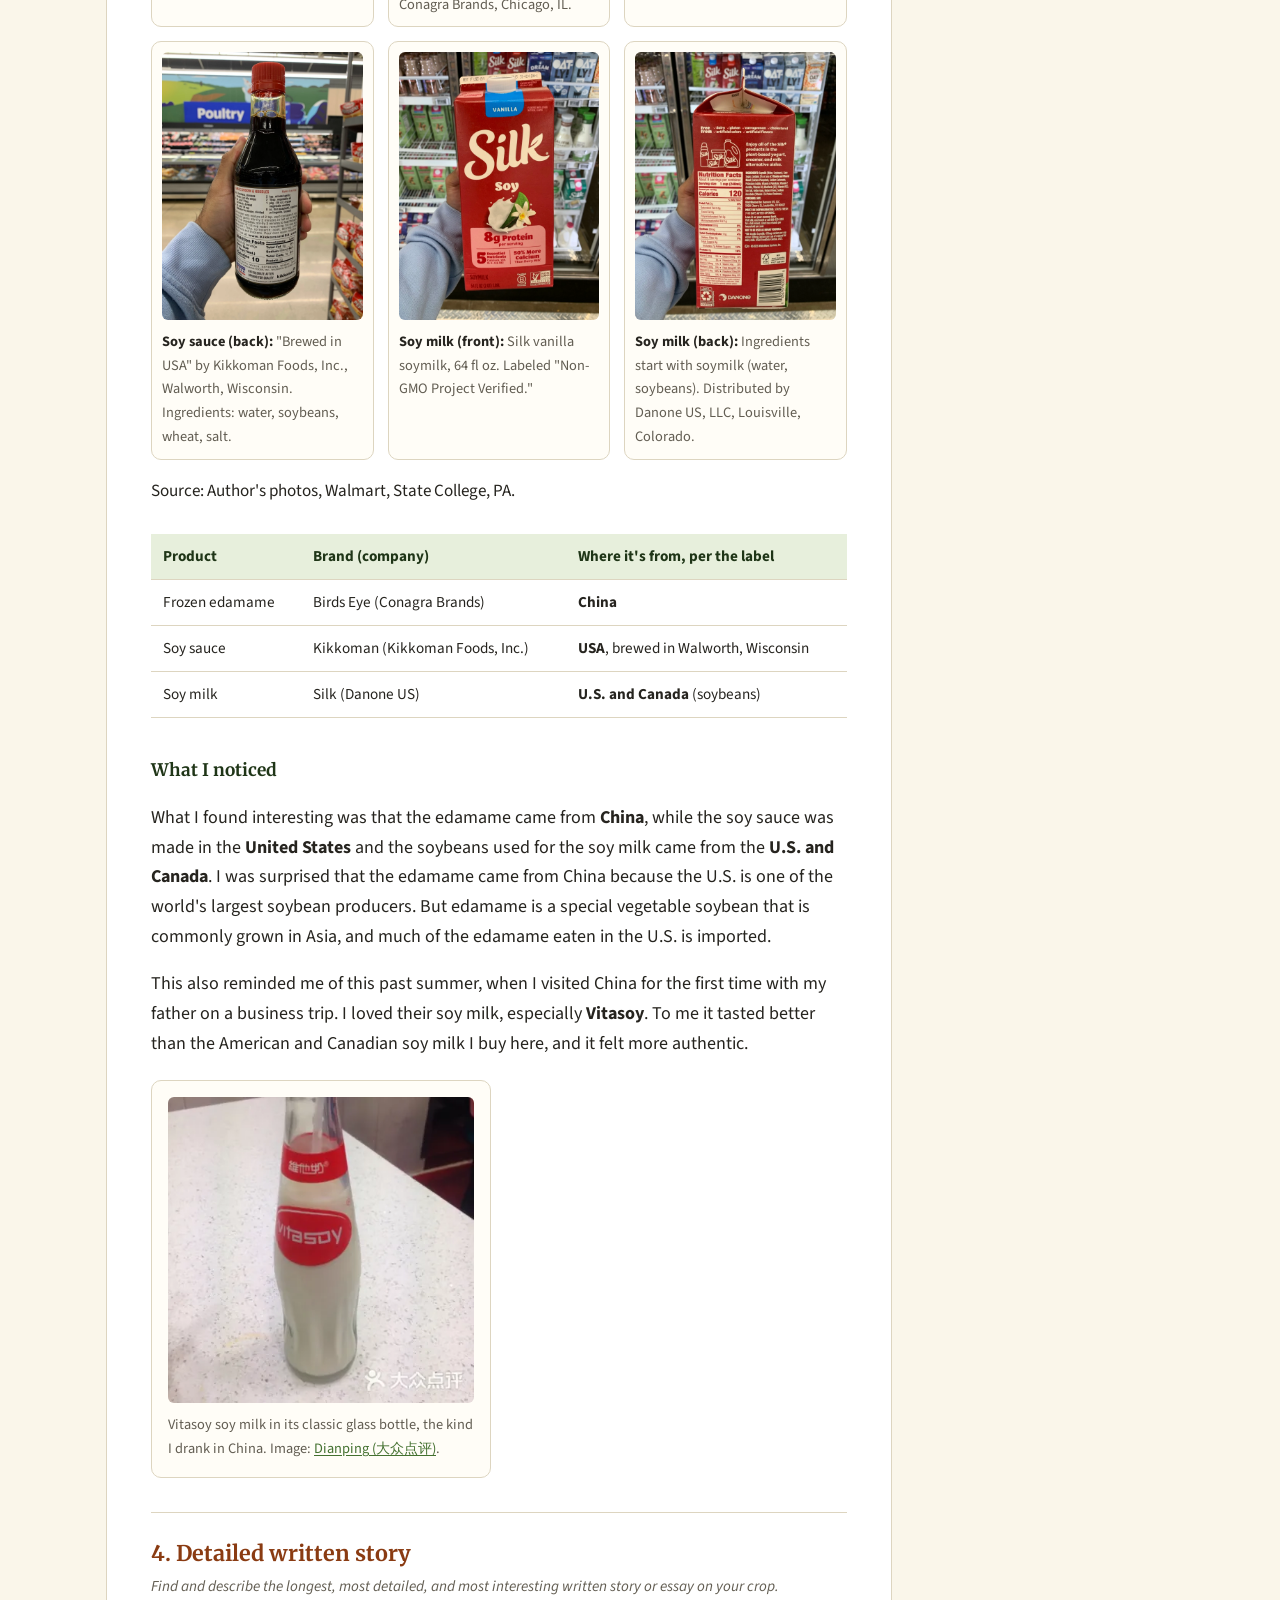
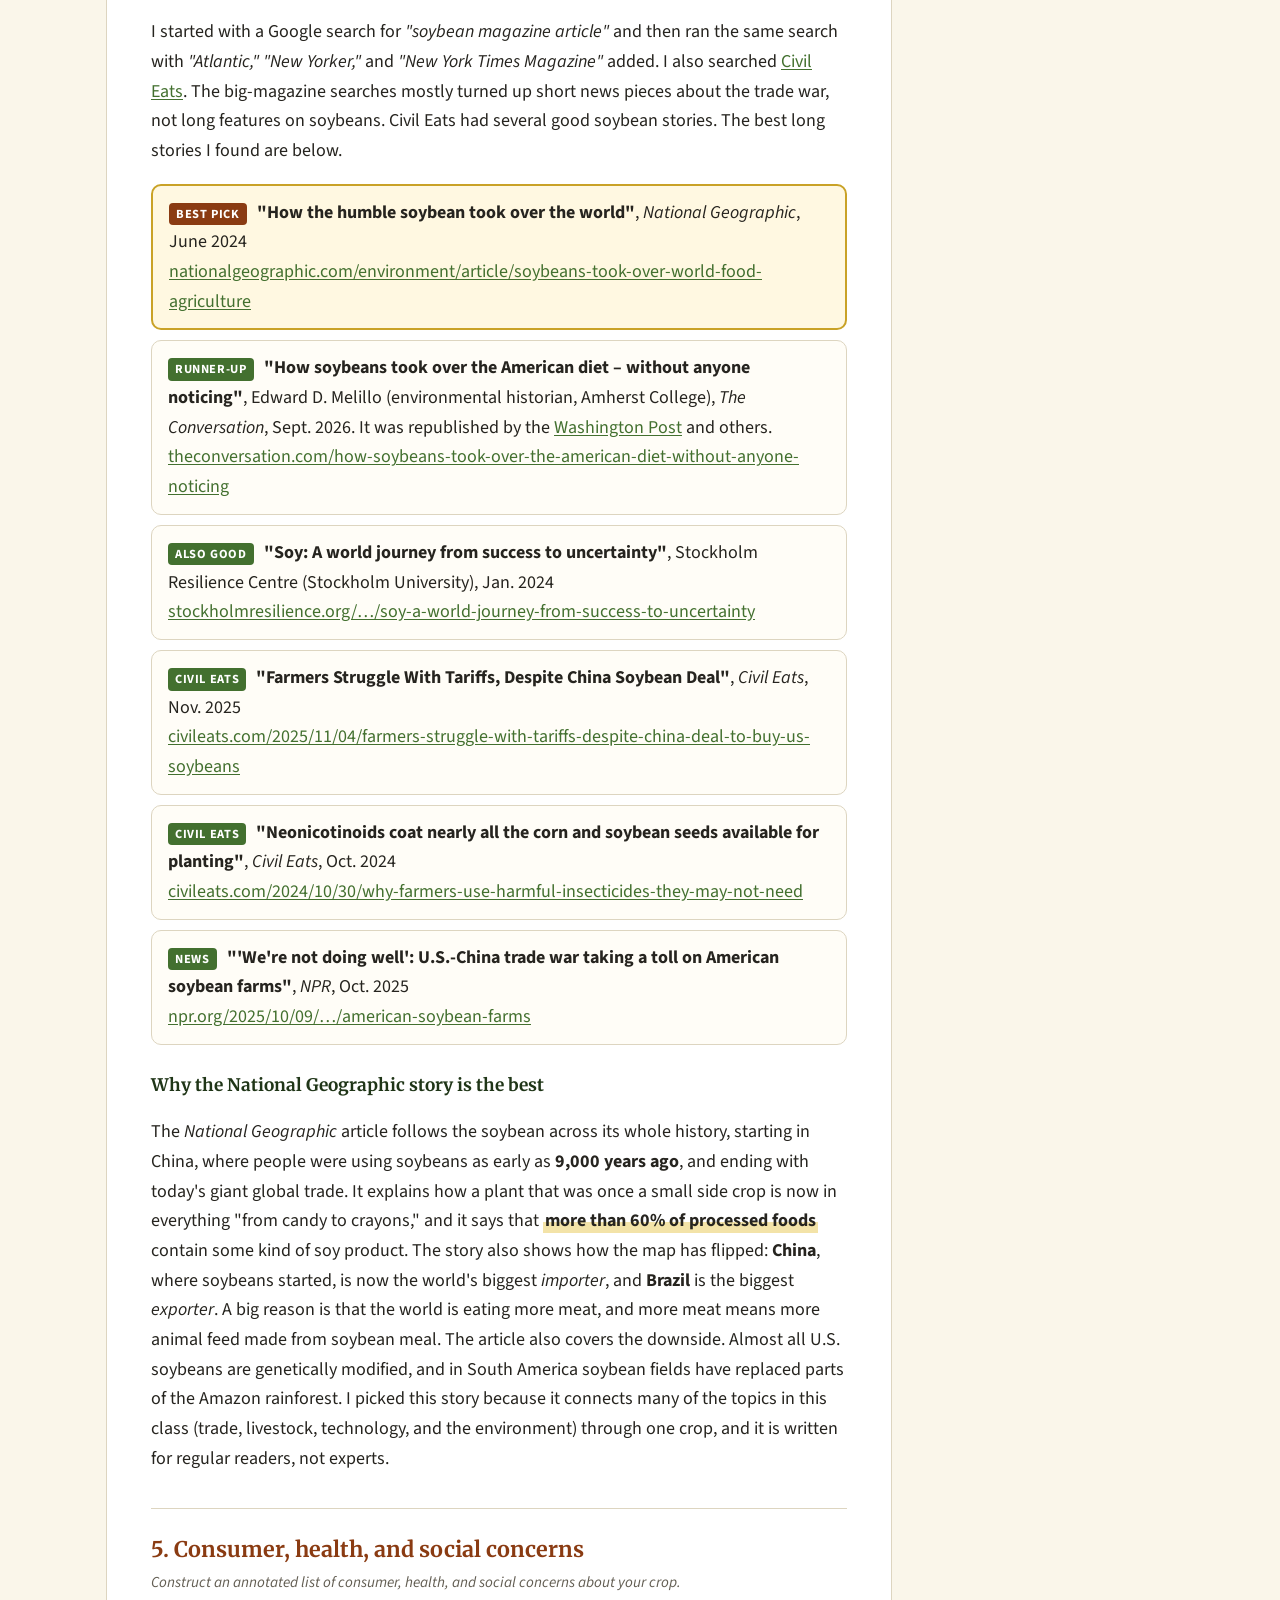
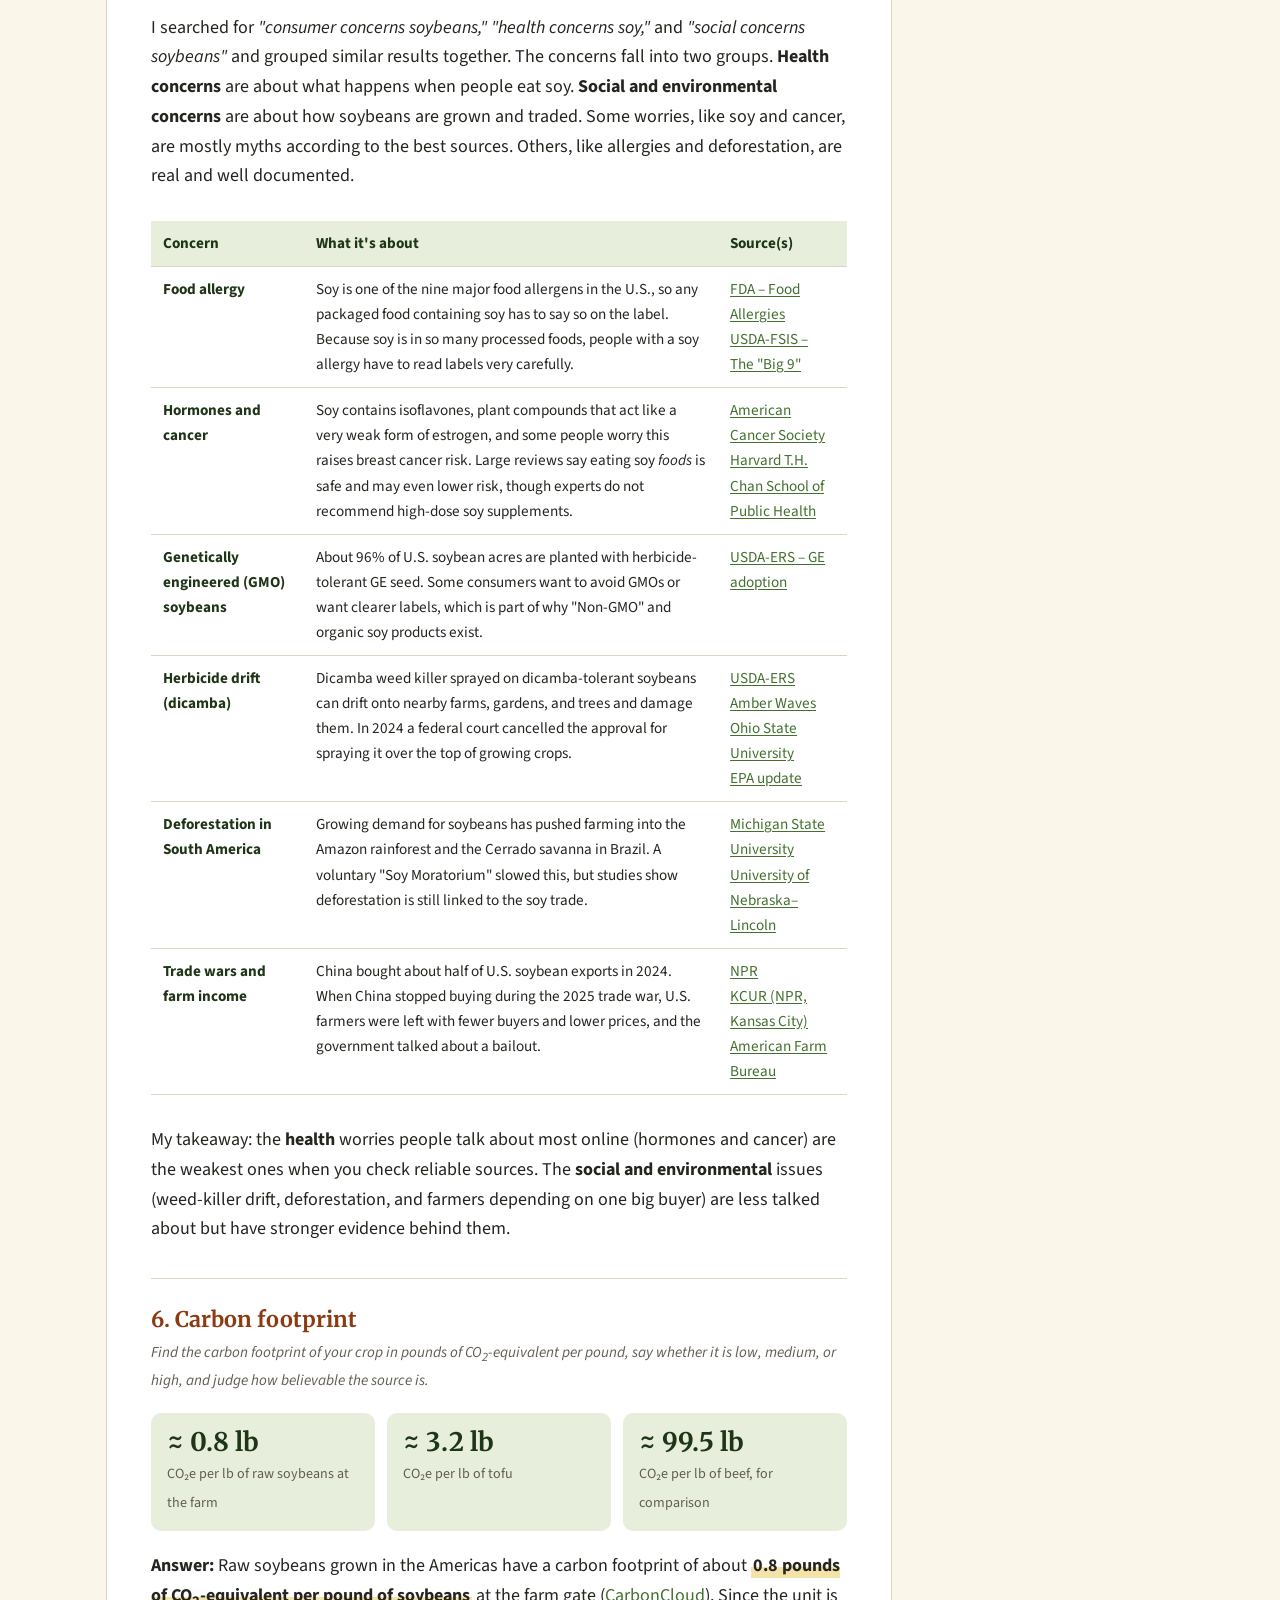
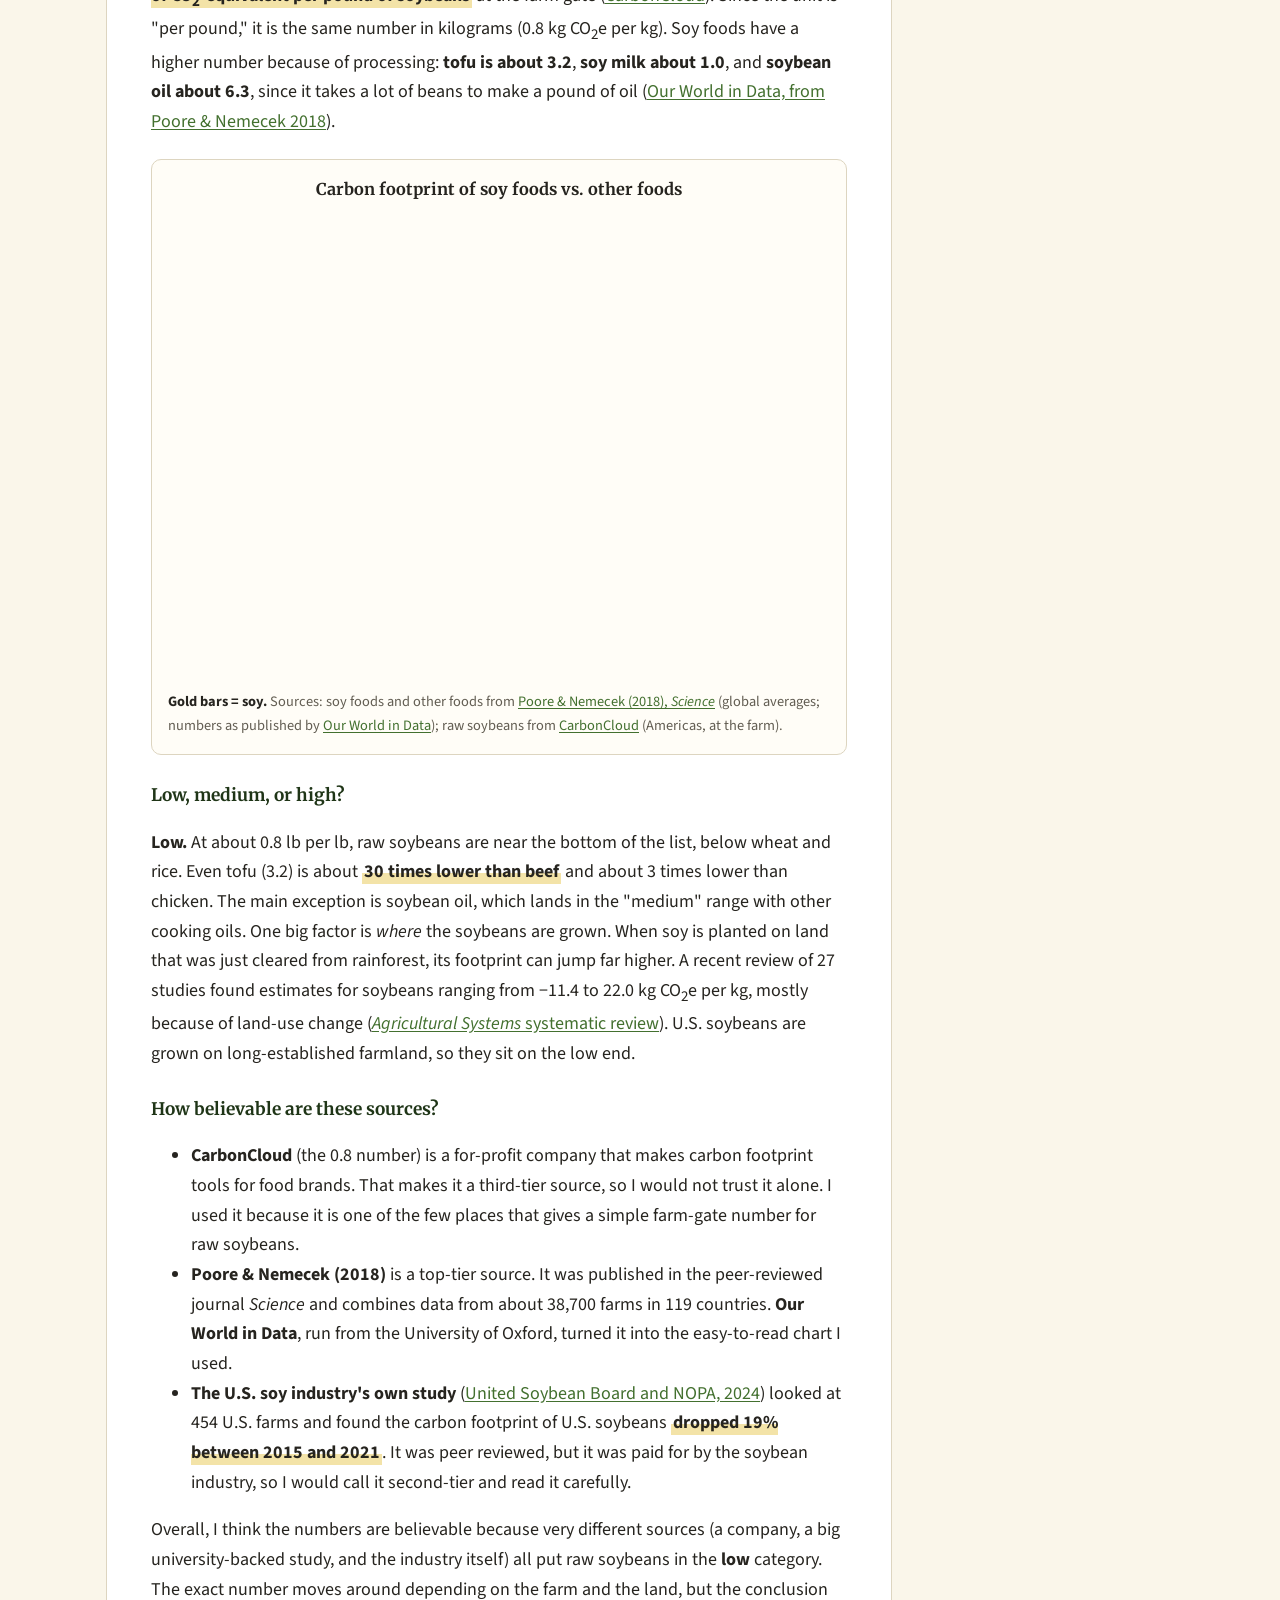
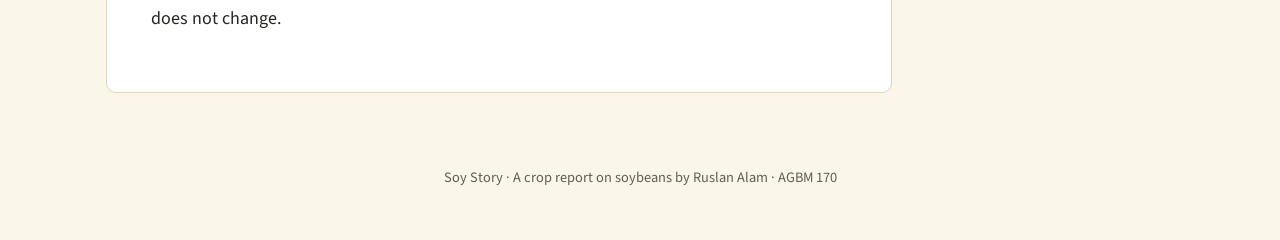
==== commit 001e2fdb: "Match Part A to assignment sheet: 1994-2024 production with FAOSTAT comparison, Civil Eats sources, " ====
--- a/part-a.html
+++ b/part-a.html
@@ -40,7 +40,7 @@
 
   <p class="crop-choice">Chosen crop: <strong>Soybeans</strong> <em>(Glycine max)</em></p>
 
-  <p>I picked soybeans because they are one of the biggest crops in the United States, but most people almost never see a soybean. Very few are eaten whole. Most are crushed into <strong>soybean meal</strong>, which feeds chickens, pigs, and cattle, and <strong>soybean oil</strong>, which ends up in cooking oil, salad dressing, mayonnaise, and a long list of packaged foods. As one historian put it, soybeans took over the American diet <a href="https://phys.org/news/2026-09-soybeans-american-diet.html">"without anyone noticing"</a>. This page answers the six Part A questions.</p>
+  <p>I picked soybeans because they are one of the biggest crops in the United States, but most people almost never see a soybean. Very few are eaten whole. Most are crushed into <strong>soybean meal</strong>, which feeds chickens, pigs, and cattle, and <strong>soybean oil</strong>, which ends up in cooking oil, salad dressing, mayonnaise, and a long list of packaged foods. As one historian put it, soybeans took over the American diet <a href="https://theconversation.com/how-soybeans-took-over-the-american-diet-without-anyone-noticing-290915">"without anyone noticing"</a>. This page answers the six Part A questions.</p>
 
     <figure class="web-photo" style="max-width:420px;">
       <img src="https://commons.wikimedia.org/wiki/Special:FilePath/Soybean.USDA.jpg?width=900" alt="Soybean pods and beans" loading="lazy" style="display:block; width:100%; border-radius:6px;" onerror="this.closest('figure').remove()">
@@ -150,19 +150,19 @@
 
   <!-- ===================== Q2 ===================== -->
   <section class="question" id="q2">
-    <h2>2. U.S. Production: soybeans, 1992–2022</h2>
-    <p class="prompt">Graph the yearly U.S. production of your crop from 1992 to 2022, then describe and explain the graph.</p>
+    <h2>2. U.S. Production: soybeans, 1994–2024</h2>
+    <p class="prompt">Graph the yearly U.S. production of your crop from 1994 to 2024, then describe and explain the graph.</p>
 
     <div class="stats">
-      <div class="stat"><span class="big">2.19 → 4.27</span><span class="small">billion bushels, 1992 → 2022</span></div>
-      <div class="stat"><span class="big">+95%</span><span class="small">growth in 30 years</span></div>
+      <div class="stat"><span class="big">2.51 → 4.37</span><span class="small">billion bushels, 1994 → 2024</span></div>
+      <div class="stat"><span class="big">+74%</span><span class="small">growth in 30 years</span></div>
       <div class="stat"><span class="big">4.46</span><span class="small">billion bushels, record year (2021)</span></div>
-      <div class="stat"><span class="big">≈116</span><span class="small">million metric tons in 2022</span></div>
+      <div class="stat"><span class="big">≈119</span><span class="small">million metric tons in 2024</span></div>
     </div>
 
     <figure>
-      <p class="chart-title">U.S. Soybean Production, 1992–2022</p>
-      <div class="chart-box"><canvas id="chart-production" aria-label="Line chart of U.S. soybean production from 1992 to 2022" role="img"></canvas></div>
+      <p class="chart-title">U.S. Soybean Production, 1994–2024</p>
+      <div class="chart-box"><canvas id="chart-production" aria-label="Line chart of U.S. soybean production from 1994 to 2024" role="img"></canvas></div>
       <figcaption>Source: USDA-ERS <a href="https://www.ers.usda.gov/data-products/oil-crops-yearbook">Oil Crops Yearbook</a>, Table 2, which uses USDA National Agricultural Statistics Service estimates (<a href="https://www.nass.usda.gov/Charts_and_Maps/Field_Crops/soyprod.php">NASS production chart</a>). The same series in metric tons is in the UN's <a href="https://www.fao.org/faostat/en/#data/QCL">FAOSTAT</a> production database. One bushel of soybeans = 60 lb = 27.2 kg.
         <details class="data-table">
           <summary>Show the data table</summary>
@@ -177,16 +177,29 @@
     </figure>
 
     <h3>What the graph shows</h3>
-    <p>U.S. soybean production almost <span class="hl">doubled</span> in 30 years, from about <strong>2.19 billion bushels in 1992</strong> to about <strong>4.27 billion bushels in 2022</strong>. The line climbs in steps, but it is not smooth. The big drops happen in bad-weather years or bad-market years:</p>
+    <p>U.S. soybean production grew by about <span class="hl">three-quarters</span> in 30 years, from <strong>2.51 billion bushels in 1994</strong> to <strong>4.37 billion bushels in 2024</strong>. The line climbs in steps, but it is not smooth. The big drops happen in bad-weather years or bad-market years:</p>
     <ul>
-      <li><strong>1993 (1.87 billion):</strong> the lowest point on the graph, the year of the Great Midwest Flood.</li>
       <li><strong>2003 and 2012 (2.45 and 3.04 billion):</strong> dry, hot summers cut yields. 2012 was a major drought year across the Corn Belt.</li>
+      <li><strong>2007 (2.68 billion):</strong> farmers planted about 11 million fewer acres of soybeans than the year before (<a href="https://www.ers.usda.gov/data-products/oil-crops-yearbook">USDA-ERS Oil Crops Yearbook</a>, Table 2), as many switched land to corn.</li>
       <li><strong>2019 (3.55 billion):</strong> a very wet spring delayed planting, and farmers planted fewer soybeans during the trade war with China, which had been the biggest buyer of U.S. soybeans (<a href="https://abcnews.com/Politics/soybean-farmers-caught-looming-crisis-us-trade-war/story?id=125943171">ABC News</a>).</li>
       <li><strong>2021 (4.46 billion):</strong> the record year in this period.</li>
     </ul>
 
     <h3>Why production went up</h3>
-    <p>Two things drove the growth. First, <strong>higher yields</strong>: the average U.S. soybean field went from <span class="hl">37.6 bushels per acre in 1992 to 49.6 in 2022</span>, about 32% more beans from the same land (<a href="https://www.nass.usda.gov/Charts_and_Maps/Field_Crops/soyyld.php">NASS yield chart</a>). Second, <strong>more acres</strong>: harvested soybean acres grew from roughly 58 million to roughly 86 million, because farmers could sell more. Demand came from exports to China, from the animal-feed market as meat production grew, and later from biodiesel made from soybean oil. Better seed also helped. Today about <span class="hl">96% of U.S. soybean acres</span> are planted with herbicide-tolerant (genetically engineered) seed (<a href="https://www.ers.usda.gov/data-products/adoption-of-genetically-engineered-crops-in-the-united-states/recent-trends-in-ge-adoption">USDA-ERS</a>).</p>
+    <p>Two things drove the growth. First, <strong>higher yields</strong>: the average U.S. soybean field went from <span class="hl">41.4 bushels per acre in 1994 to 50.7 in 2024</span>, about 22% more beans from the same land. Second, <strong>more acres</strong>: harvested soybean acres grew from about 61 million to 86 million (<a href="https://www.ers.usda.gov/data-products/oil-crops-yearbook">USDA-ERS Oil Crops Yearbook</a>, Table 2). Farmers planted more because they could sell more: exports to China, animal feed as meat production grew, and later biodiesel made from soybean oil. Better seed also helped. Today about <span class="hl">96% of U.S. soybean acres</span> are planted with herbicide-tolerant (genetically engineered) seed (<a href="https://www.ers.usda.gov/data-products/adoption-of-genetically-engineered-crops-in-the-united-states/recent-trends-in-ge-adoption">USDA-ERS</a>).</p>
+
+    <h3>Comparing USDA and FAOSTAT</h3>
+    <div class="table-scroll">
+    <table>
+      <thead><tr><th>Year</th><th class="num">USDA (million bu)</th><th class="num">USDA converted (million metric tons)</th><th class="num">FAOSTAT (million metric tons)</th></tr></thead>
+      <tbody>
+        <tr><td>2010</td><td class="num">3,331</td><td class="num">90.7</td><td class="num">90.7</td></tr>
+        <tr><td>2024</td><td class="num">4,374</td><td class="num">119.0</td><td class="num">118.8</td></tr>
+      </tbody>
+    </table>
+    </div>
+    <p class="cite">Sources: USDA-ERS <a href="https://www.ers.usda.gov/data-products/oil-crops-yearbook">Oil Crops Yearbook</a>, Table 2; UN <a href="https://www.fao.org/faostat/en/#data/QCL">FAOSTAT</a> (soya beans, United States of America).</p>
+    <p>The two sources almost exactly agree. That makes sense, because FAOSTAT gets its U.S. numbers from USDA. The only difference is the unit: USDA counts bushels (60 pounds each), while FAOSTAT counts metric tons. Unlike tomatoes, where USDA and FAOSTAT measure different things (fresh only vs. fresh plus processed), a soybean is a soybean in both datasets.</p>
   </section>
 
   <!-- ===================== Q3 ===================== -->
@@ -252,7 +265,7 @@
     <h2>4. Detailed written story</h2>
     <p class="prompt">Find and describe the longest, most detailed, and most interesting written story or essay on your crop.</p>
 
-    <p>I started with a Google search for <em>"soybean magazine article"</em> and then ran the same search with <em>"Atlantic,"</em> <em>"New Yorker,"</em> and <em>"New York Times Magazine"</em> added. The magazine searches mostly turned up short news pieces about the trade war, not long features on soybeans. The best long stories I found are below.</p>
+    <p>I started with a Google search for <em>"soybean magazine article"</em> and then ran the same search with <em>"Atlantic,"</em> <em>"New Yorker,"</em> and <em>"New York Times Magazine"</em> added. I also searched <a href="https://civileats.com/">Civil Eats</a>. The big-magazine searches mostly turned up short news pieces about the trade war, not long features on soybeans. Civil Eats had several good soybean stories. The best long stories I found are below.</p>
 
     <ul class="source-list">
       <li class="best">
@@ -261,11 +274,19 @@
       </li>
       <li>
         <span class="outlet">Runner-up</span> <strong>"How soybeans took over the American diet – without anyone noticing"</strong>, Edward D. Melillo (environmental historian, Amherst College), <em>The Conversation</em>, Sept. 2026. It was republished by the <a href="https://www.washingtonpost.com/ripple/2026/09/11/how-soybeans-took-over-the-american-diet-without-anyone-noticing/">Washington Post</a> and others.<br>
-        <a href="https://phys.org/news/2026-09-soybeans-american-diet.html">phys.org/news/2026-09-soybeans-american-diet.html</a>
+        <a href="https://theconversation.com/how-soybeans-took-over-the-american-diet-without-anyone-noticing-290915">theconversation.com/how-soybeans-took-over-the-american-diet-without-anyone-noticing</a>
       </li>
       <li>
         <span class="outlet">Also good</span> <strong>"Soy: A world journey from success to uncertainty"</strong>, Stockholm Resilience Centre (Stockholm University), Jan. 2024<br>
         <a href="https://www.stockholmresilience.org/research/research-news/2024-01-22-soy-a-world-journey-from-success-to-uncertainty.html">stockholmresilience.org/…/soy-a-world-journey-from-success-to-uncertainty</a>
+      </li>
+      <li>
+        <span class="outlet">Civil Eats</span> <strong>"Farmers Struggle With Tariffs, Despite China Soybean Deal"</strong>, <em>Civil Eats</em>, Nov. 2025<br>
+        <a href="https://civileats.com/2025/11/04/farmers-struggle-with-tariffs-despite-china-deal-to-buy-us-soybeans/">civileats.com/2025/11/04/farmers-struggle-with-tariffs-despite-china-deal-to-buy-us-soybeans</a>
+      </li>
+      <li>
+        <span class="outlet">Civil Eats</span> <strong>"Neonicotinoids coat nearly all the corn and soybean seeds available for planting"</strong>, <em>Civil Eats</em>, Oct. 2024<br>
+        <a href="https://civileats.com/2024/10/30/why-farmers-use-harmful-insecticides-they-may-not-need/">civileats.com/2024/10/30/why-farmers-use-harmful-insecticides-they-may-not-need</a>
       </li>
       <li>
         <span class="outlet">News</span> <strong>"'We're not doing well': U.S.-China trade war taking a toll on American soybean farms"</strong>, <em>NPR</em>, Oct. 2025<br>
@@ -343,7 +364,7 @@
     <figure class="tall">
       <p class="chart-title">Carbon footprint of soy foods vs. other foods</p>
       <div class="chart-box"><canvas id="chart-carbon" aria-label="Bar chart comparing the carbon footprint of soy foods to other foods" role="img"></canvas></div>
-      <figcaption><strong>Gold bars = soy.</strong> Sources: soy foods and other foods from <a href="https://ourworldindata.org/grapher/ghg-per-kg-poore">Our World in Data</a>, based on <a href="https://www.science.org/doi/10.1126/science.aaq0216">Poore &amp; Nemecek (2018), <em>Science</em></a> (global averages); raw soybeans from <a href="https://apps.carboncloud.com/climatehub/agricultural-reports/benchmarks/823f1725-5df1-462e-ba4d-4531978dba68">CarbonCloud</a> (Americas, at the farm).</figcaption>
+      <figcaption><strong>Gold bars = soy.</strong> Sources: soy foods and other foods from <a href="https://www.science.org/doi/10.1126/science.aaq0216">Poore &amp; Nemecek (2018), <em>Science</em></a> (global averages; numbers as published by <a href="https://ourworldindata.org/grapher/ghg-per-kg-poore">Our World in Data</a>); raw soybeans from <a href="https://apps.carboncloud.com/climatehub/agricultural-reports/benchmarks/823f1725-5df1-462e-ba4d-4531978dba68">CarbonCloud</a> (Americas, at the farm).</figcaption>
     </figure>
 
     <h3>Low, medium, or high?</h3>
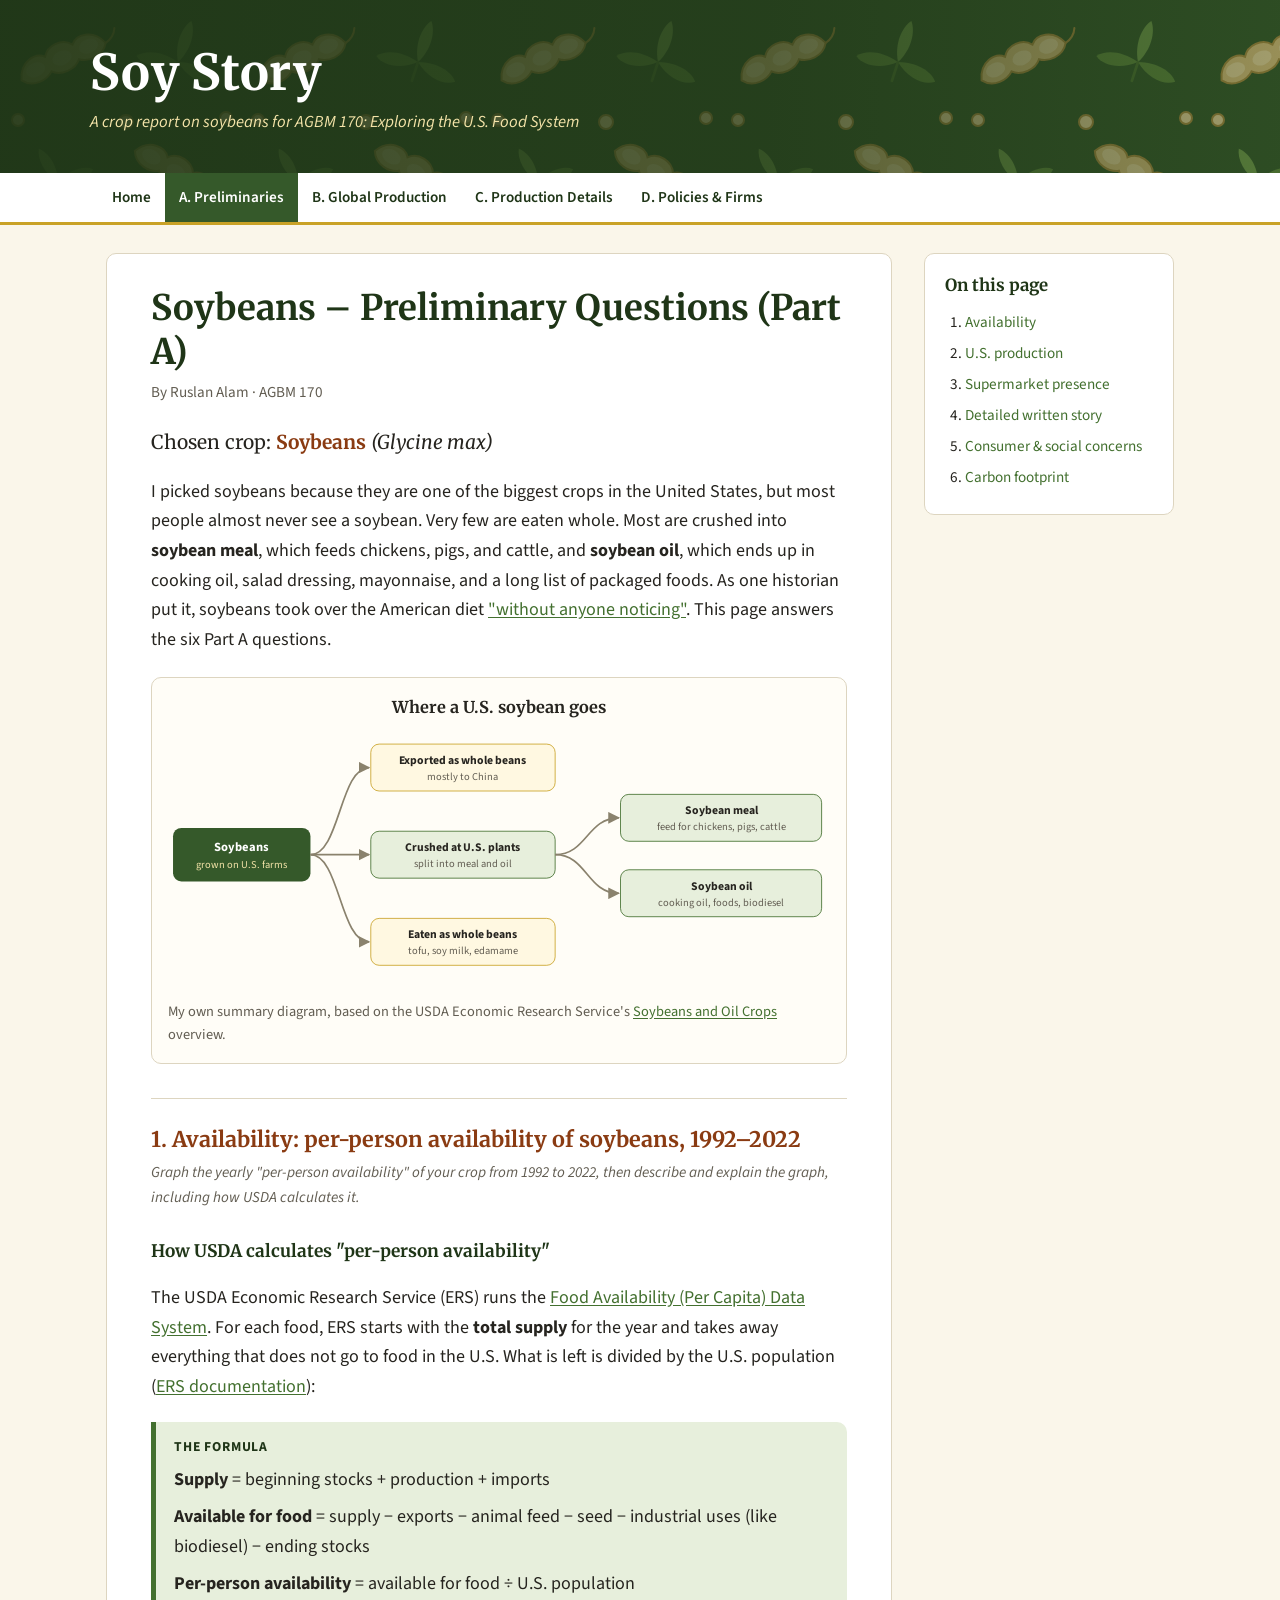
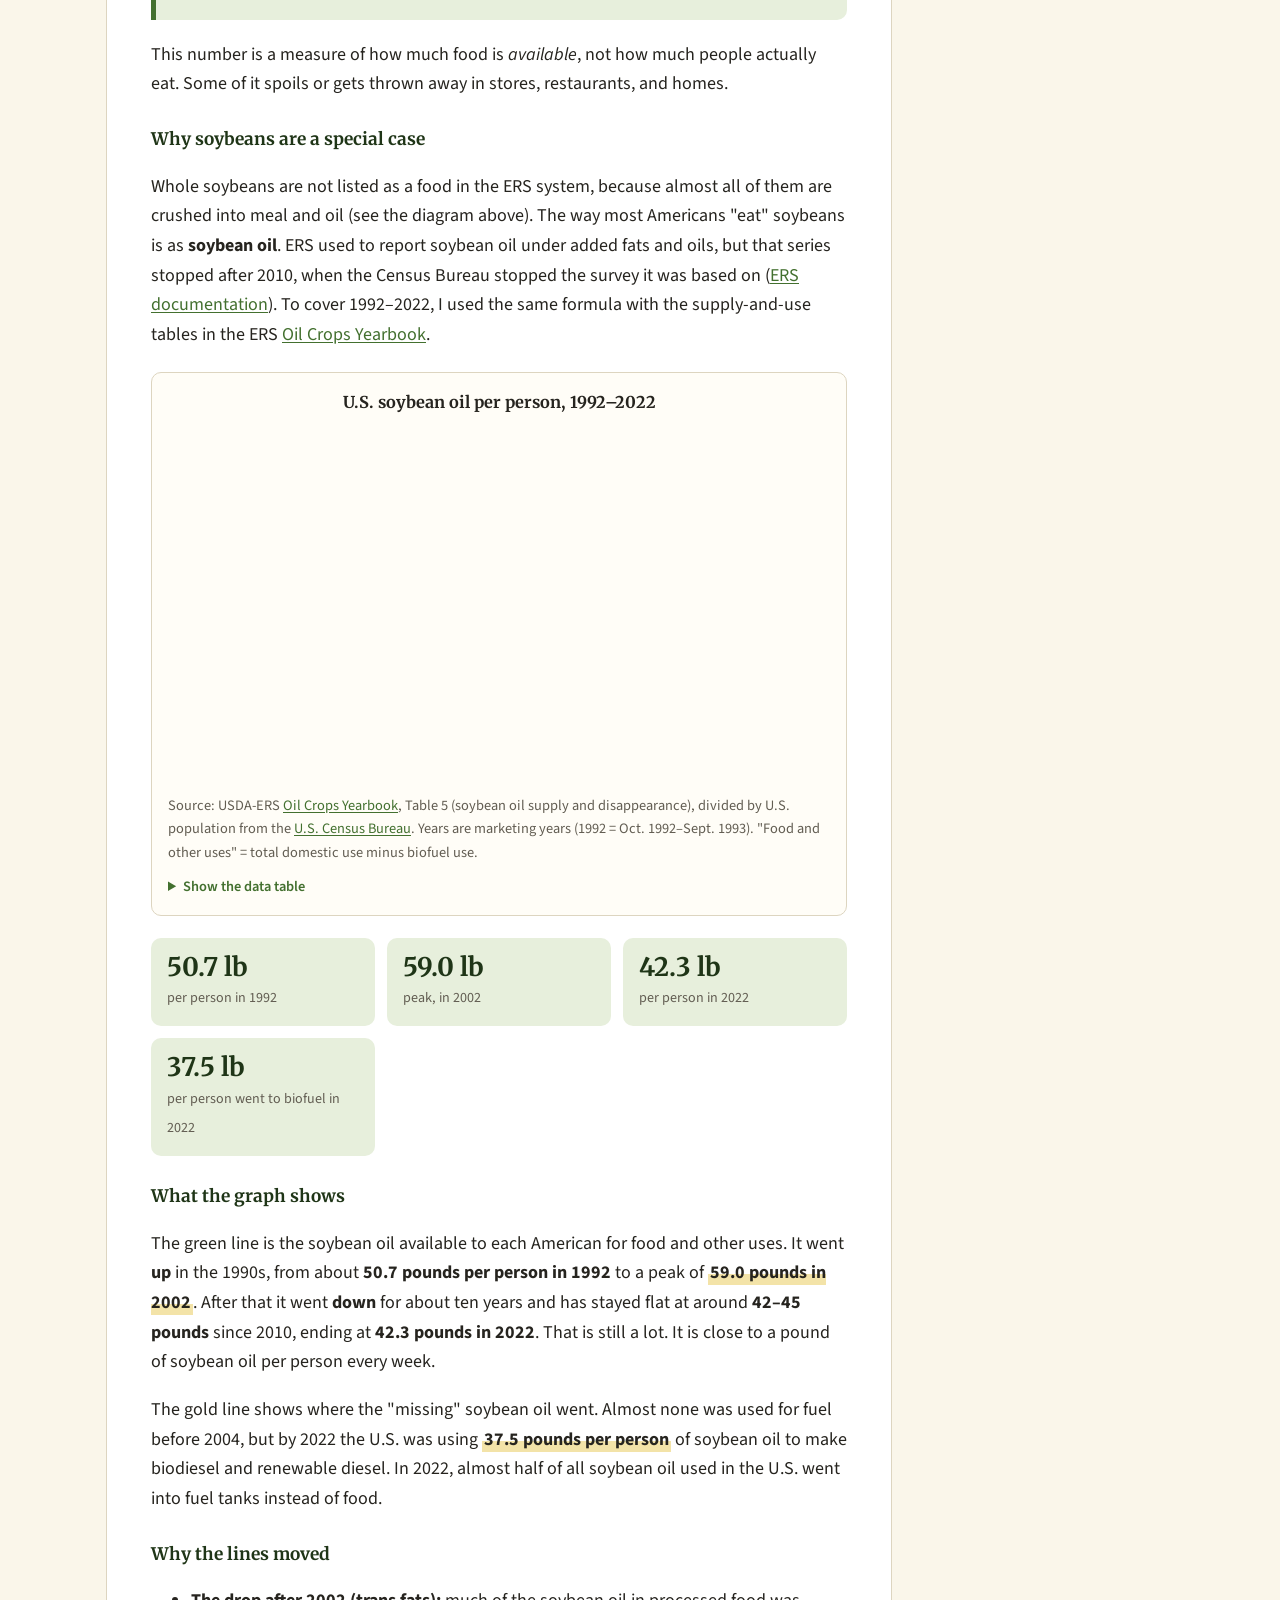
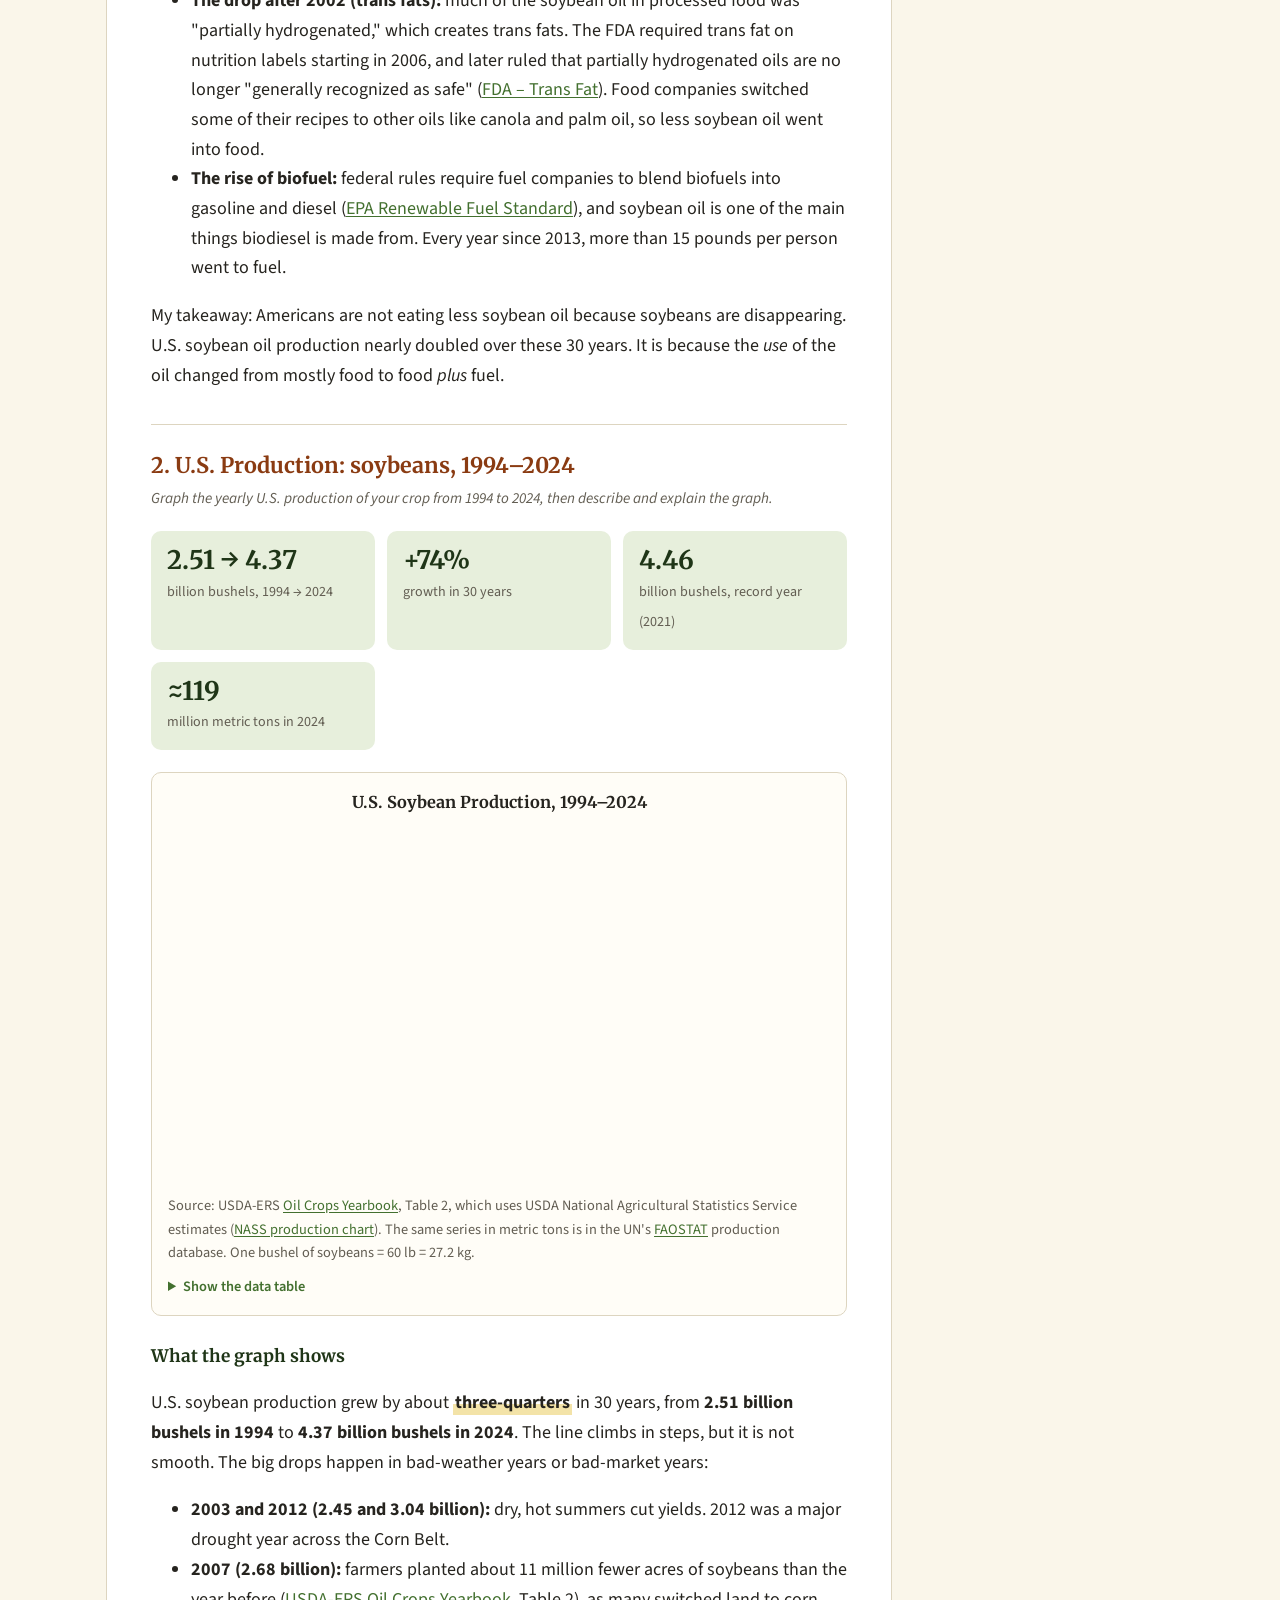
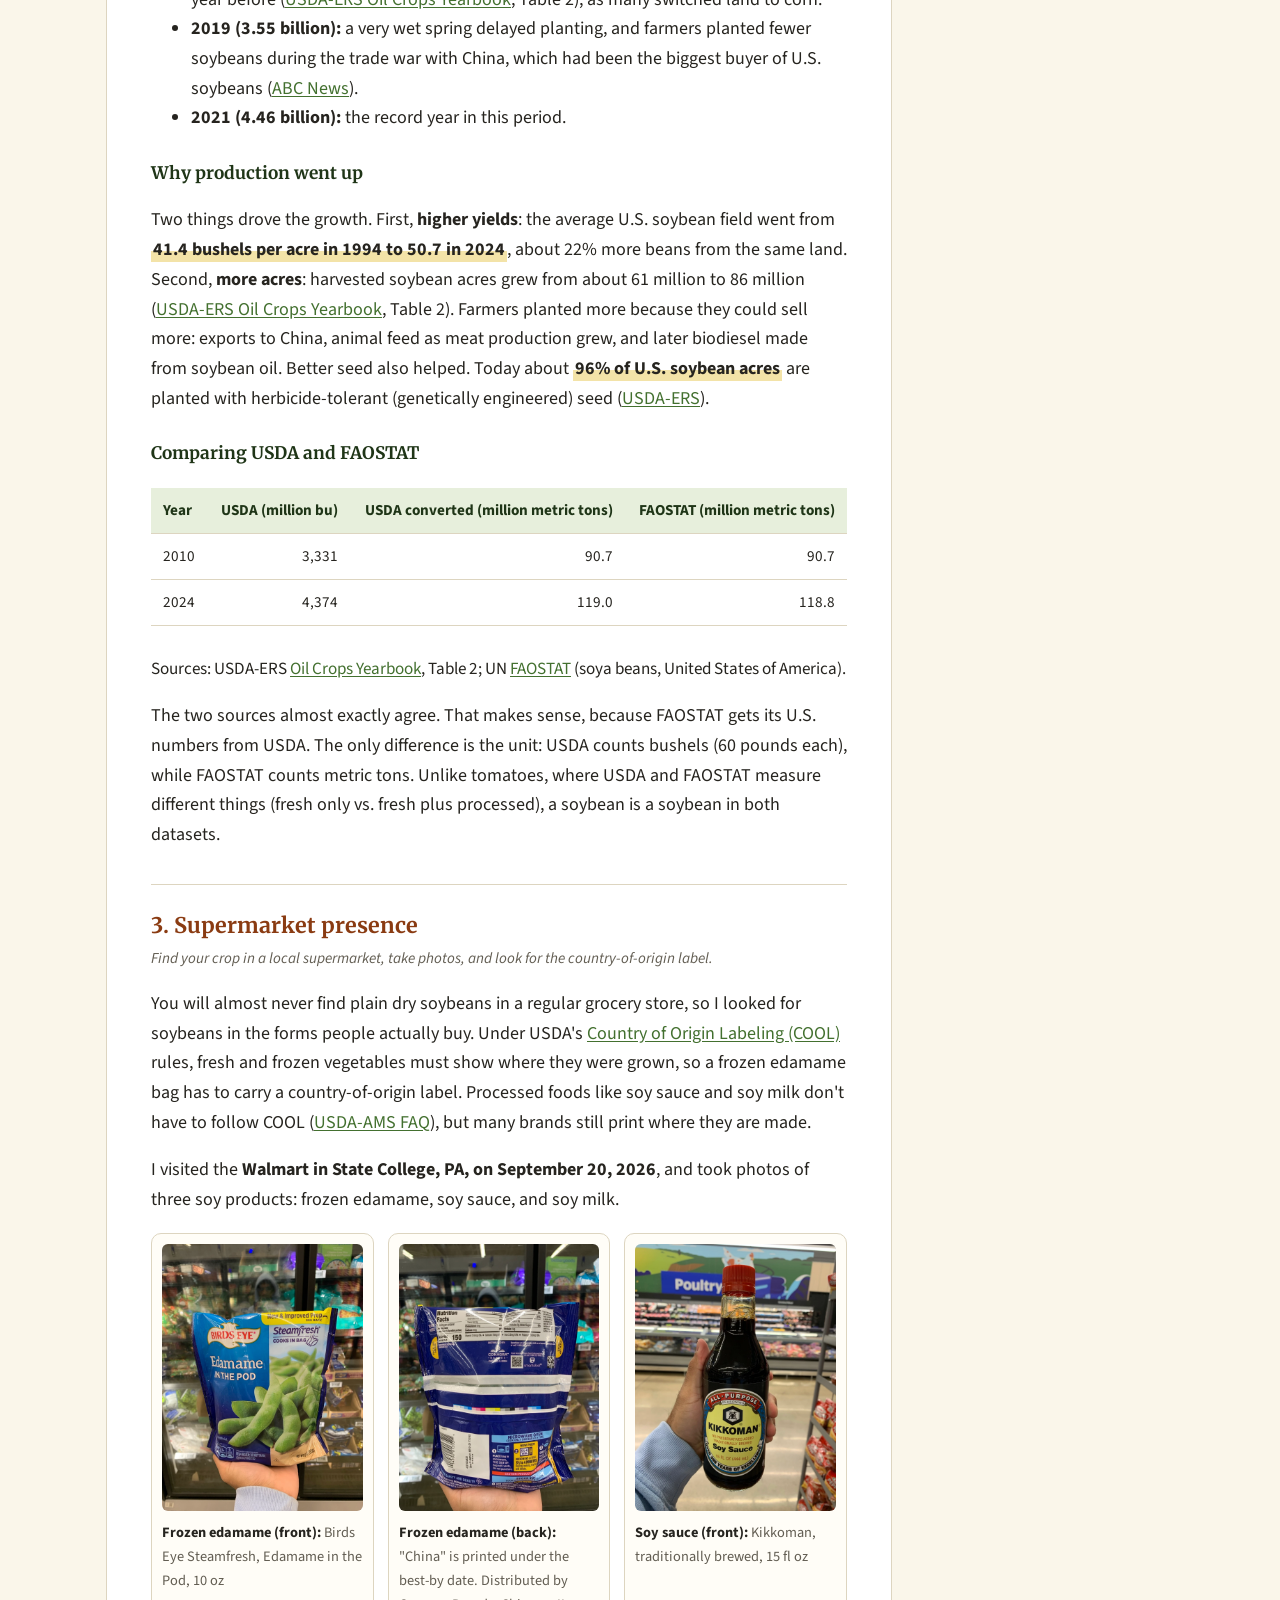
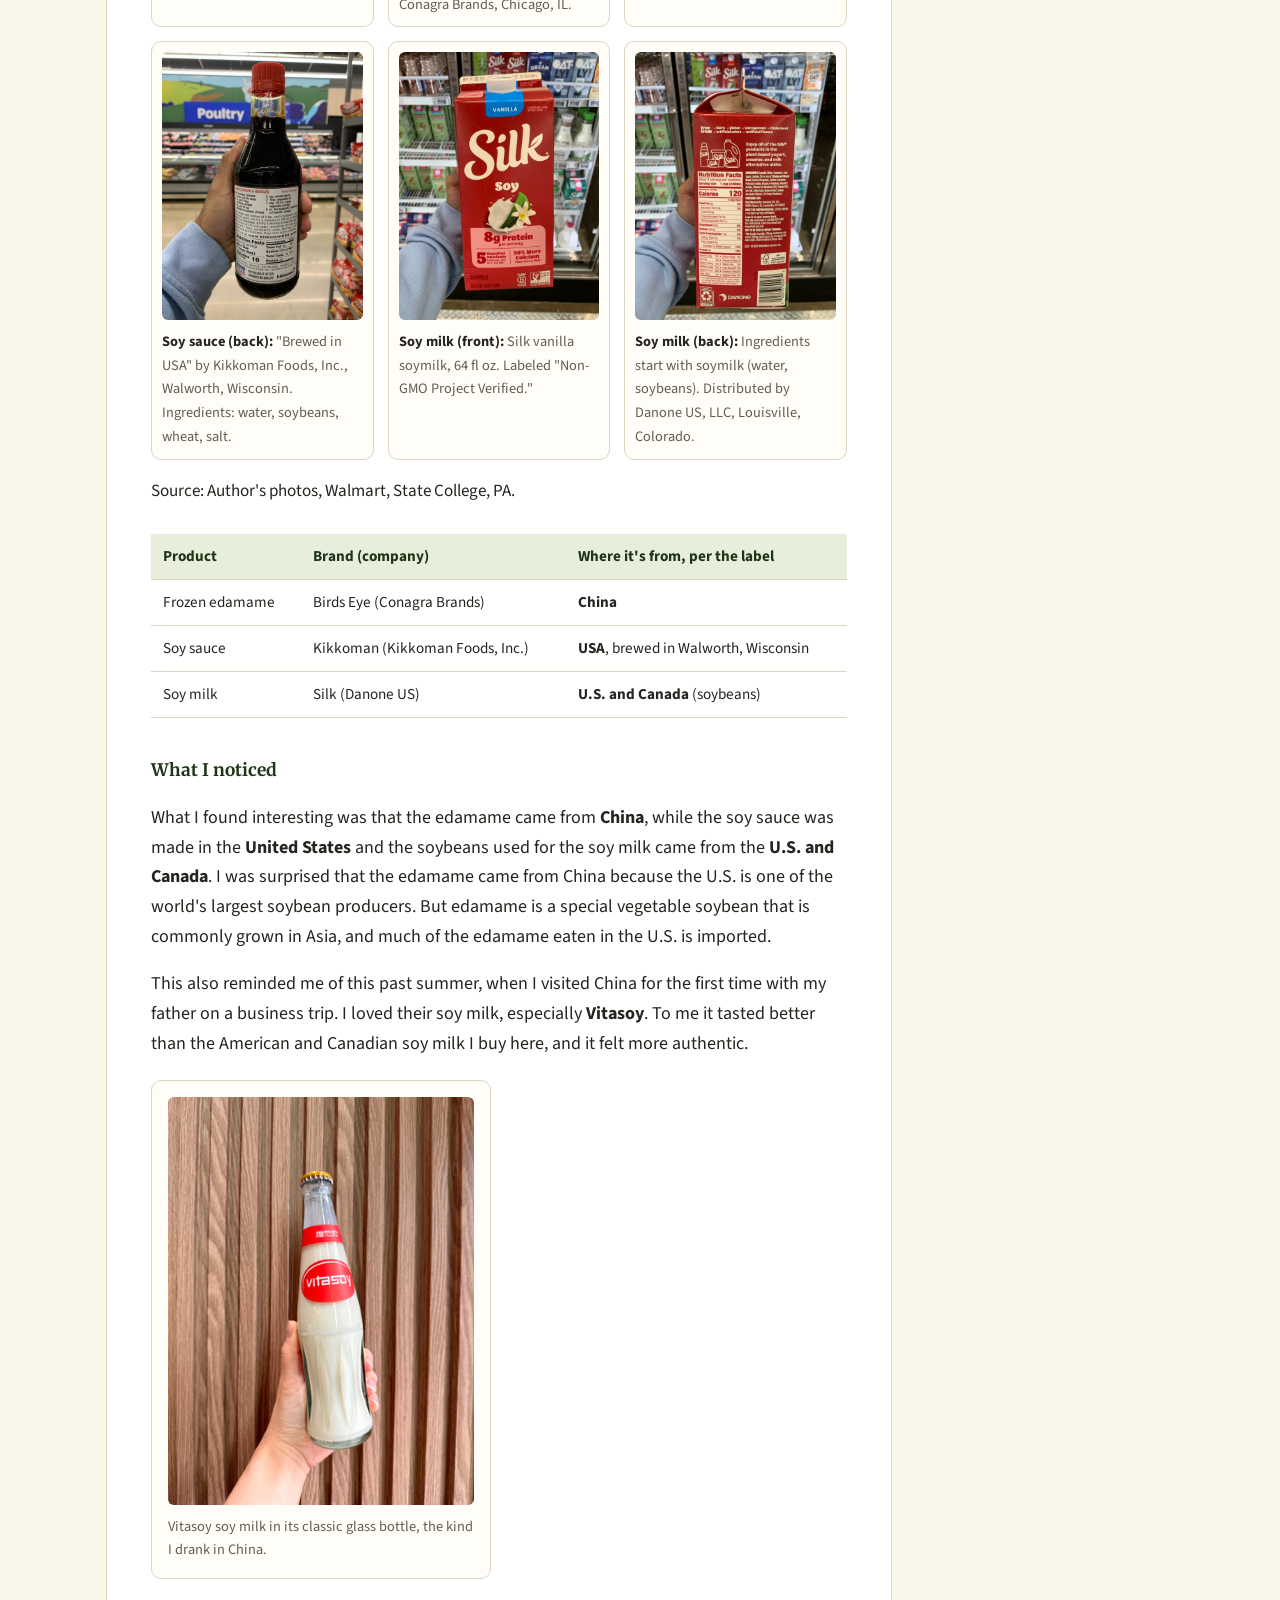
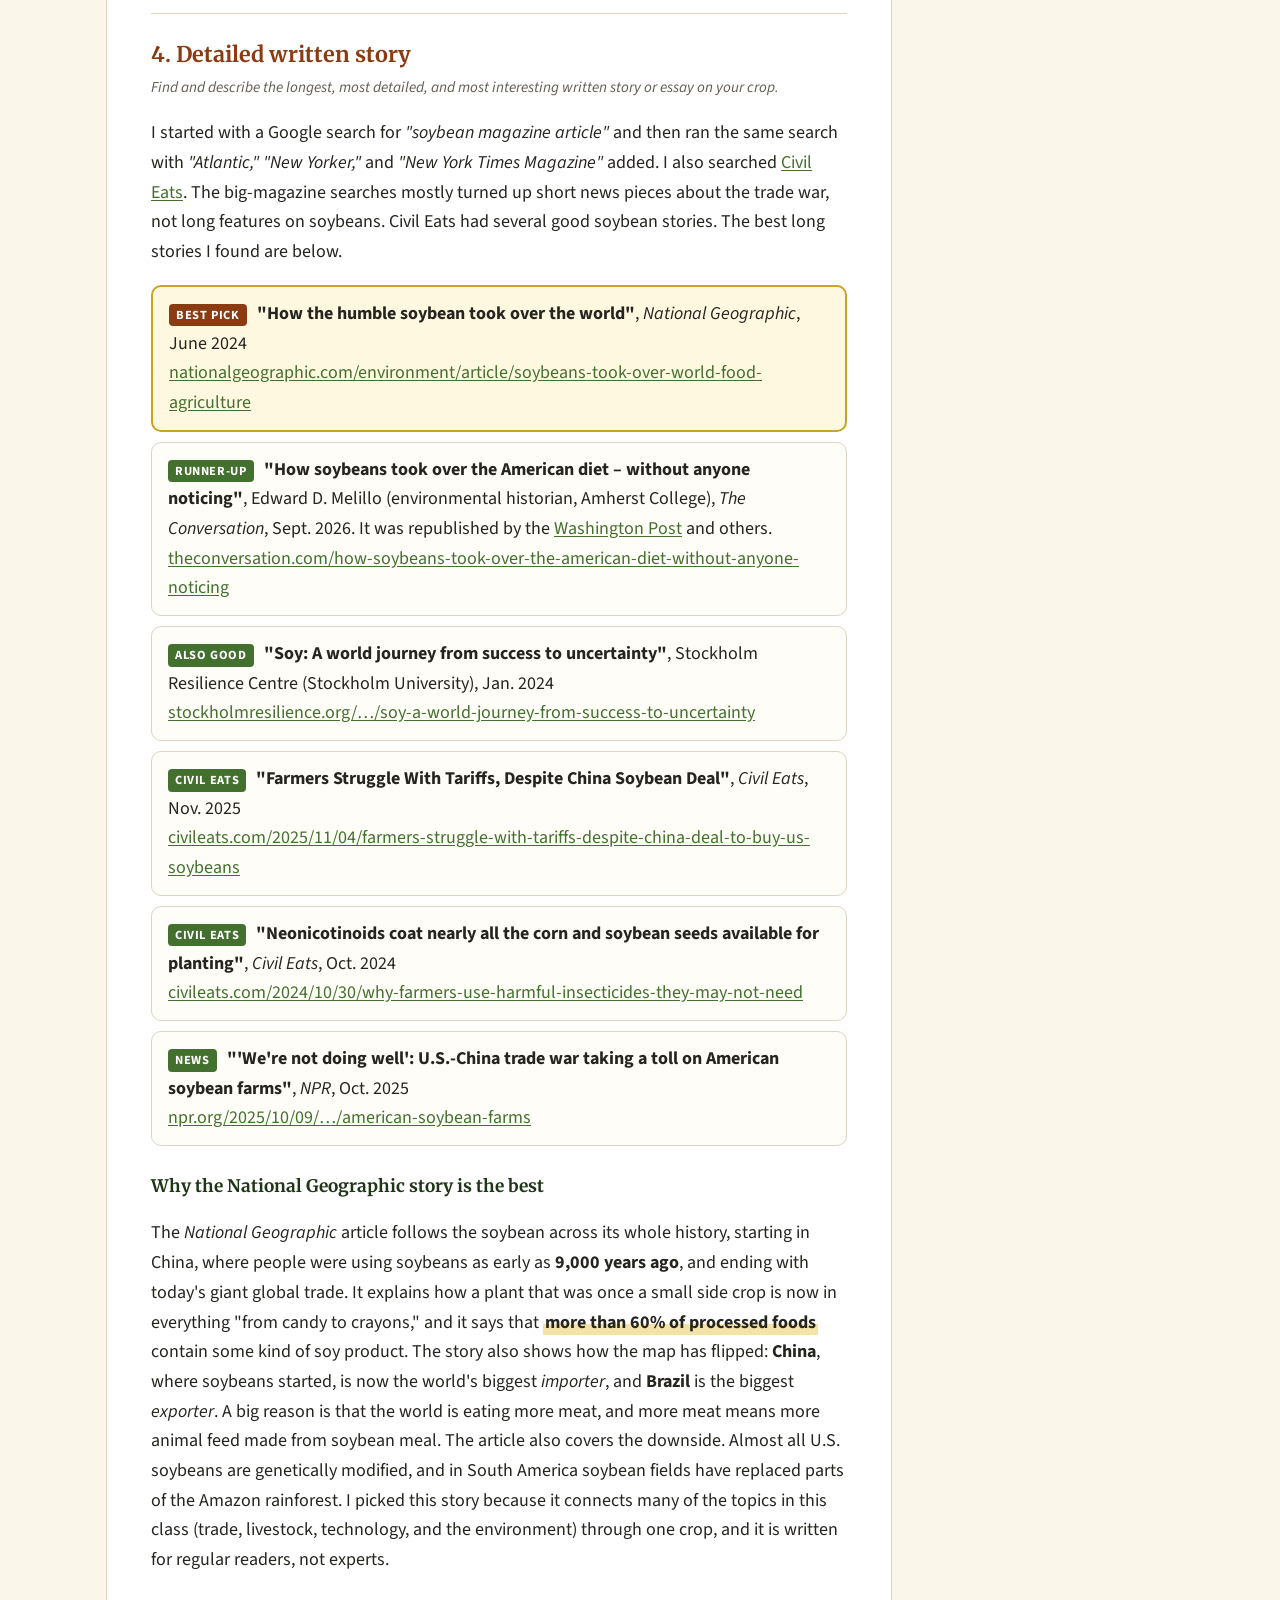
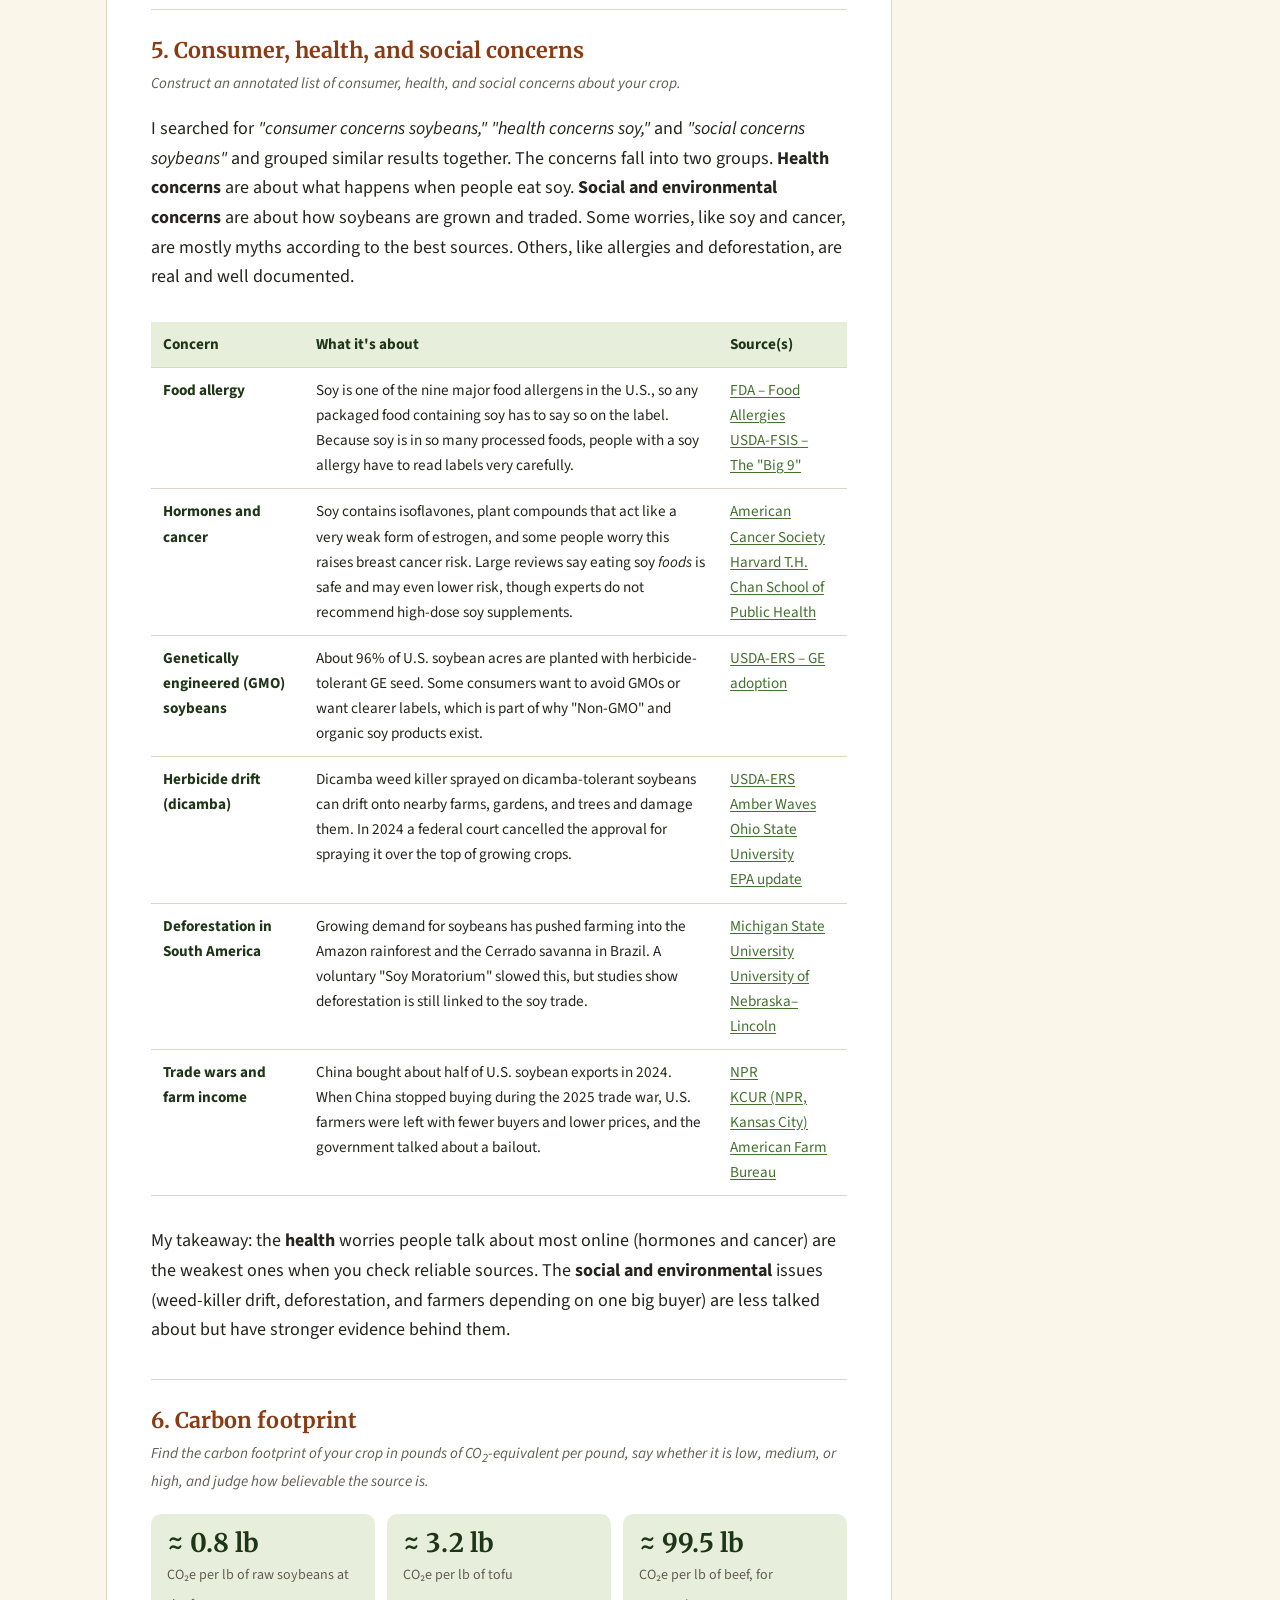
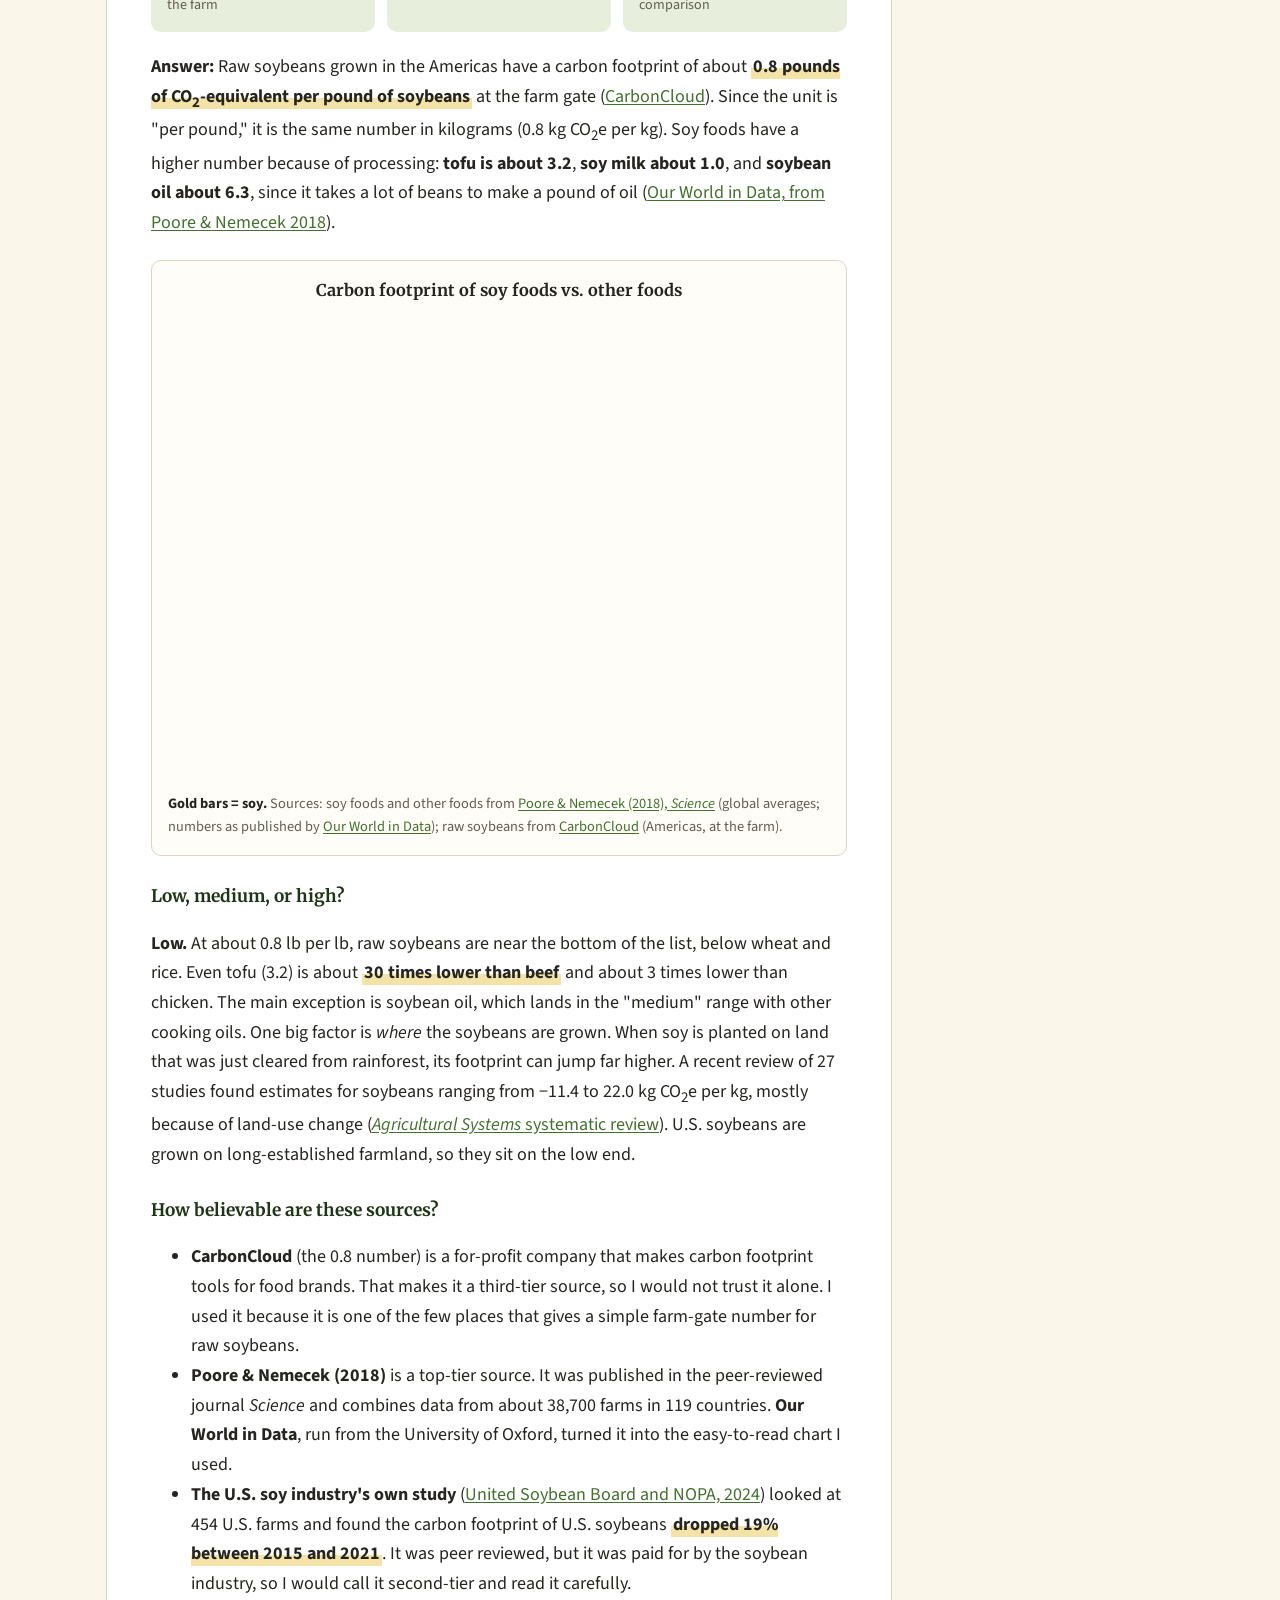
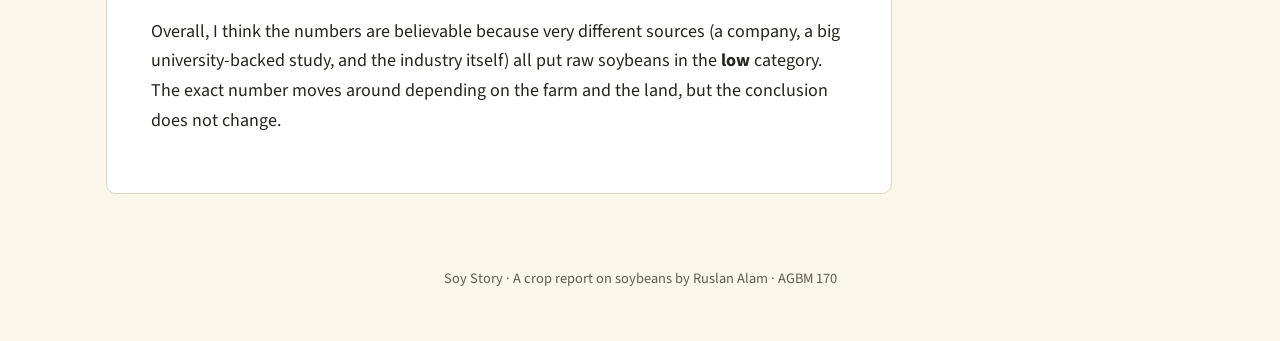
==== commit 10b9ba14: "Replace Vitasoy image" ====
--- a/part-a.html
+++ b/part-a.html
@@ -255,8 +255,8 @@
     <p>This also reminded me of this past summer, when I visited China for the first time with my father on a business trip. I loved their soy milk, especially <strong>Vitasoy</strong>. To me it tasted better than the American and Canadian soy milk I buy here, and it felt more authentic.</p>
 
     <figure style="max-width: 340px;">
-      <img src="assets/img/photos/vitasoy-dianping.png" alt="Glass bottle of Vitasoy soy milk on a table in China" loading="lazy" width="400" height="400" style="display:block; width:100%; border-radius:6px;">
-      <figcaption>Vitasoy soy milk in its classic glass bottle, the kind I drank in China. Image: <a href="https://www.dianping.com/">Dianping (大众点评)</a>.</figcaption>
+      <img src="assets/img/photos/vitasoy.png" alt="Hand holding a glass bottle of Vitasoy soy milk" loading="lazy" width="375" height="499" style="display:block; width:100%; border-radius:6px;">
+      <figcaption>Vitasoy soy milk in its classic glass bottle, the kind I drank in China.</figcaption>
     </figure>
   </section>
 
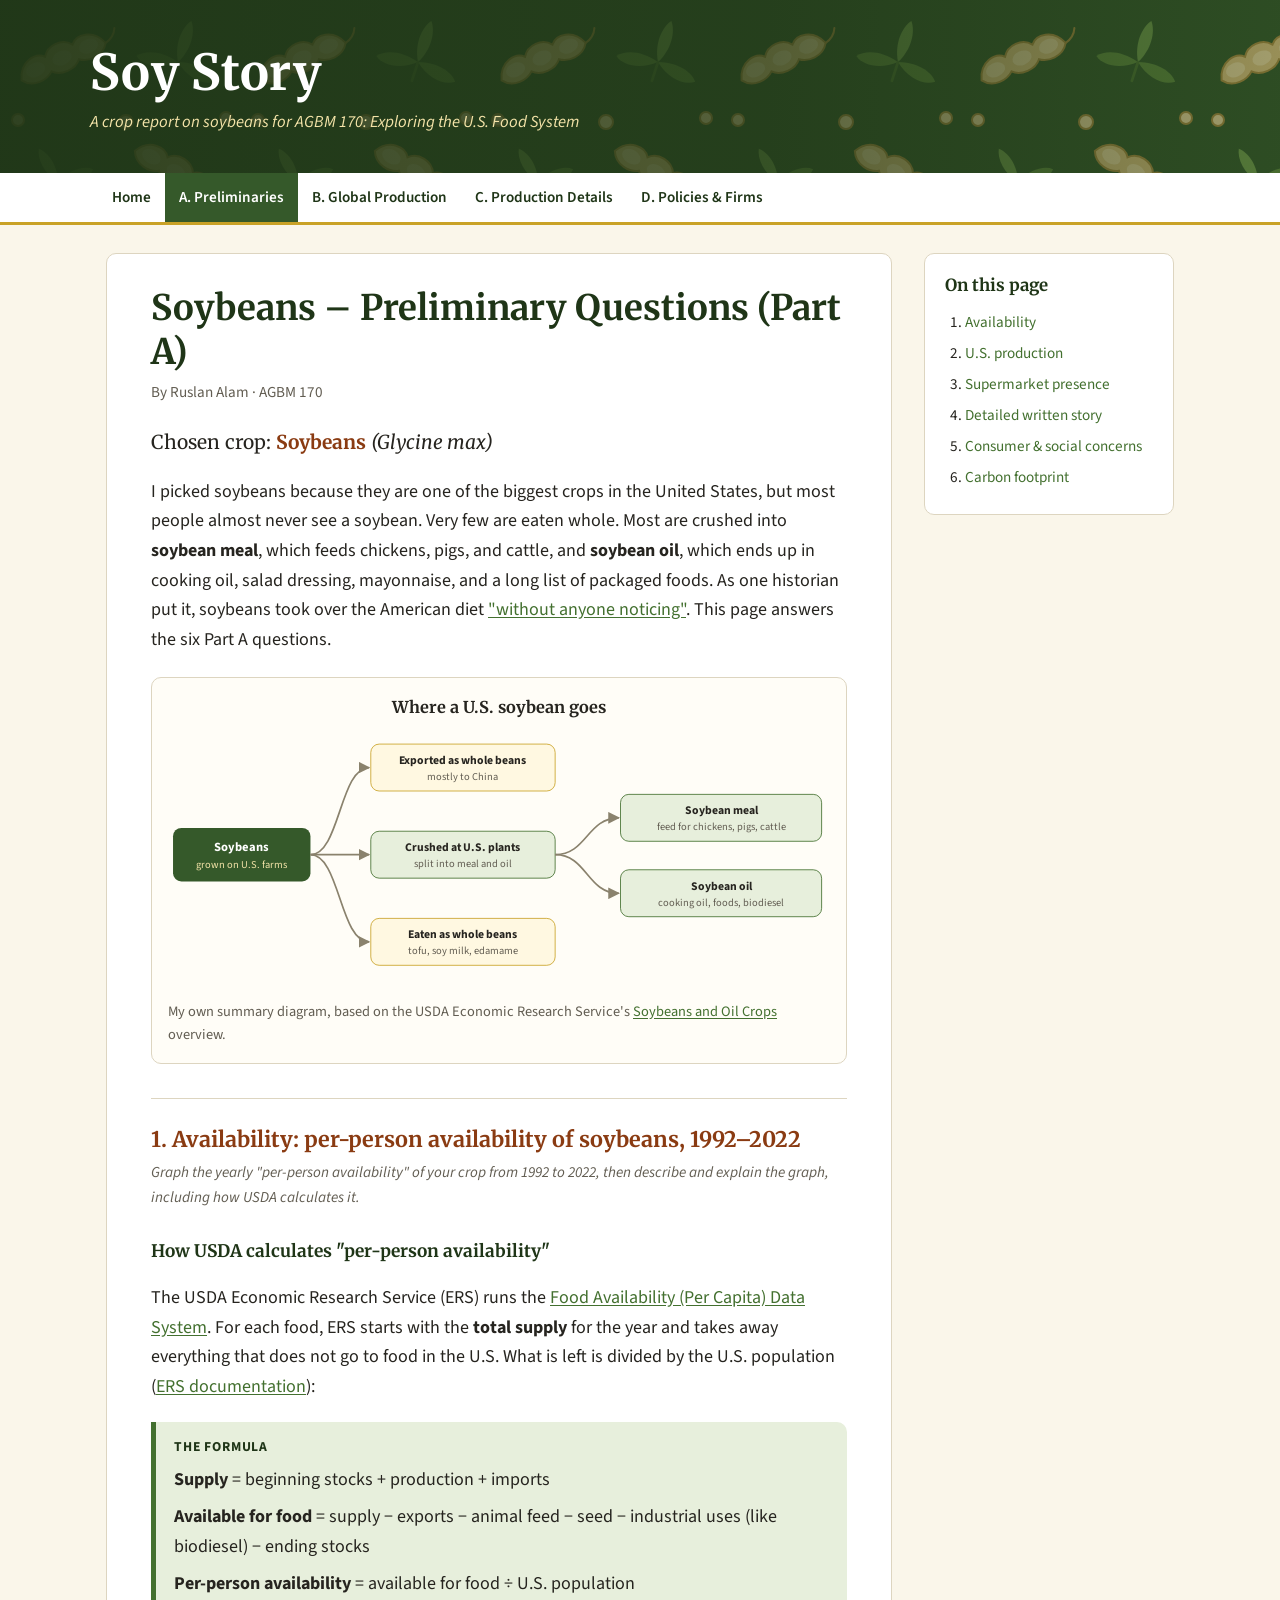
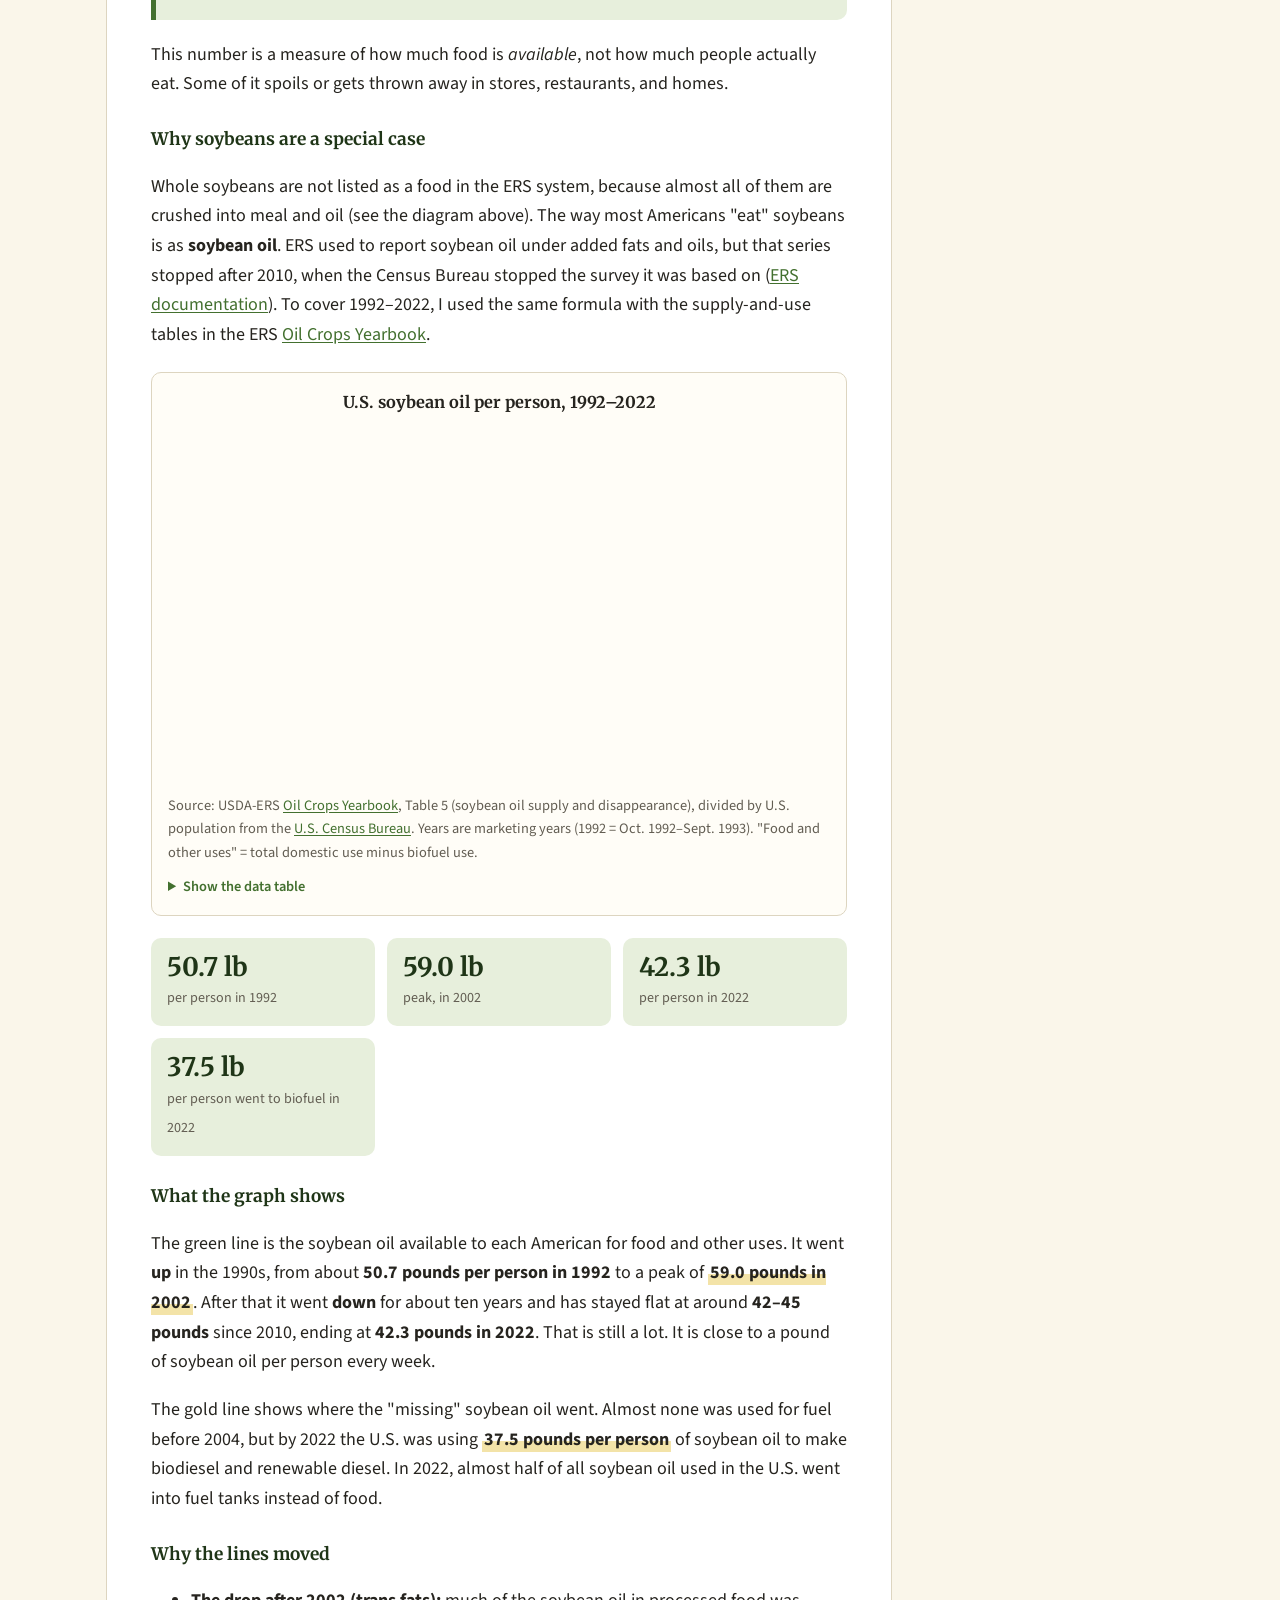
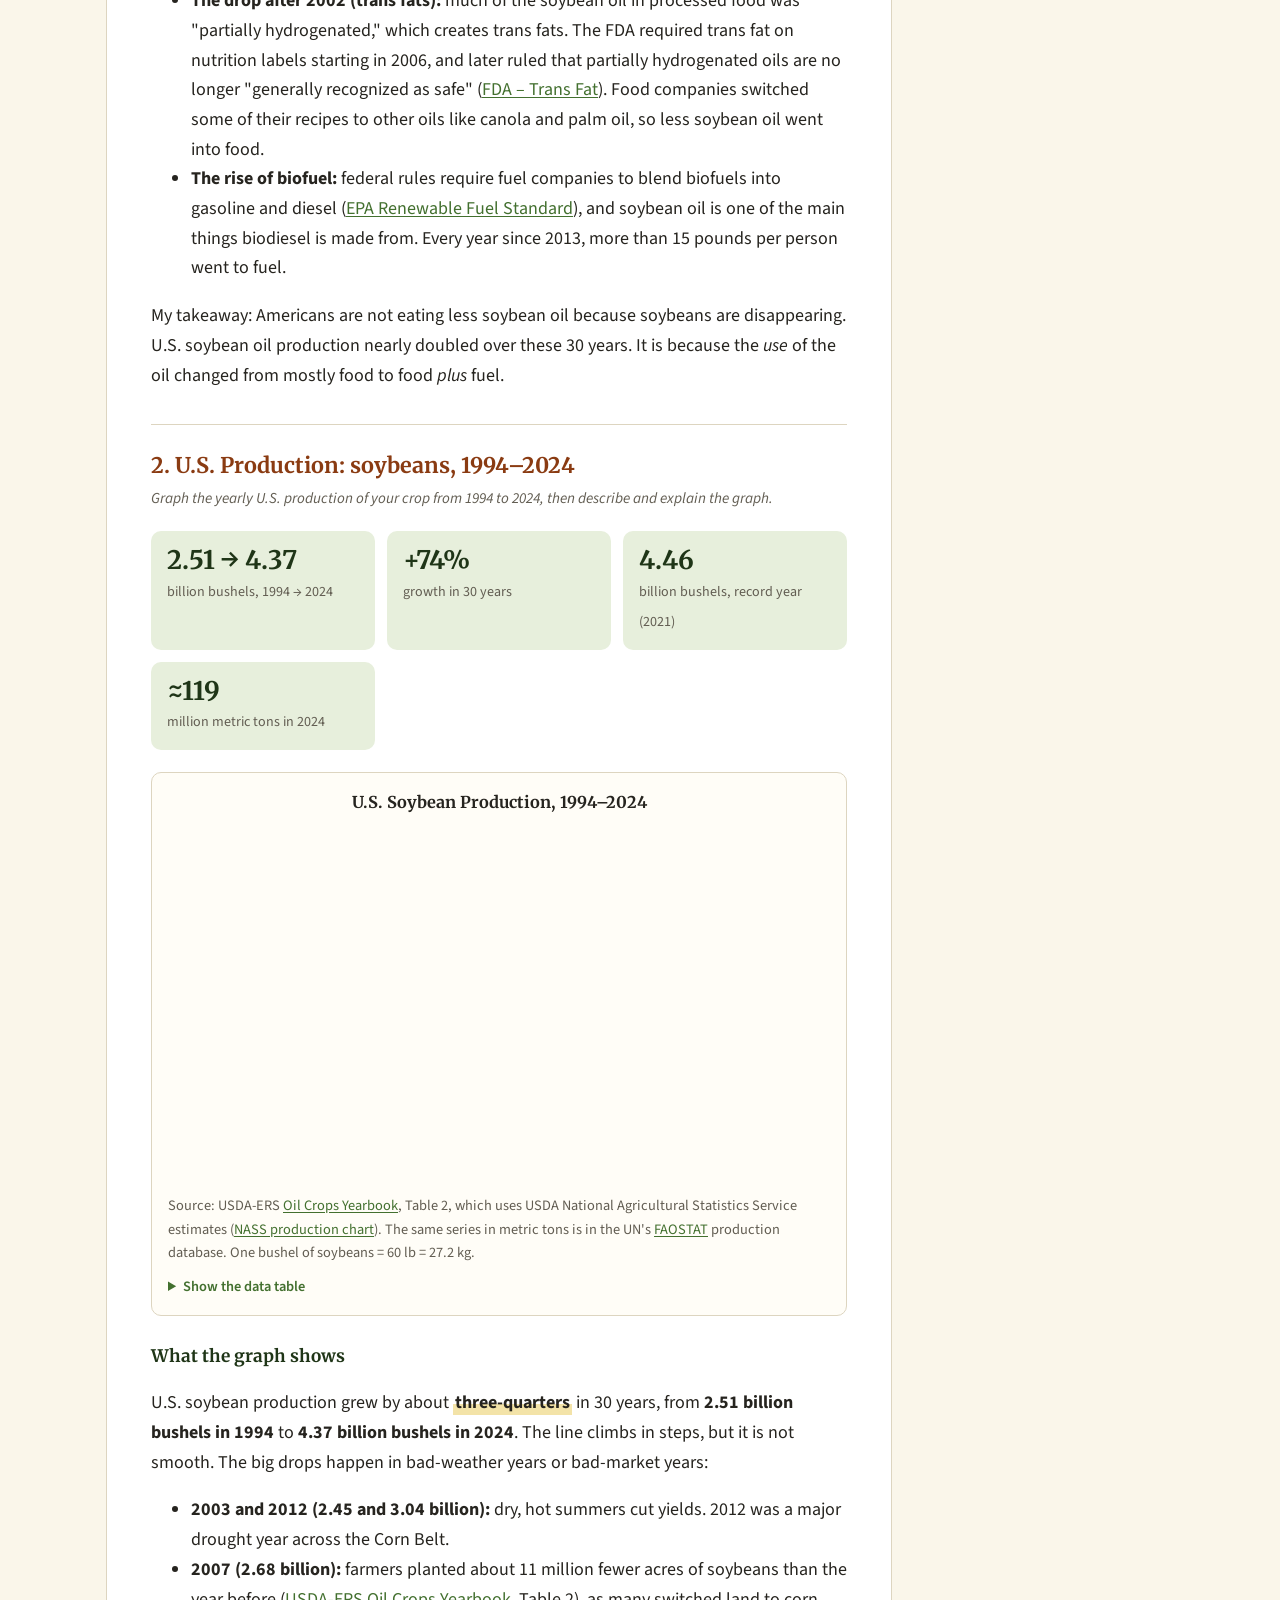
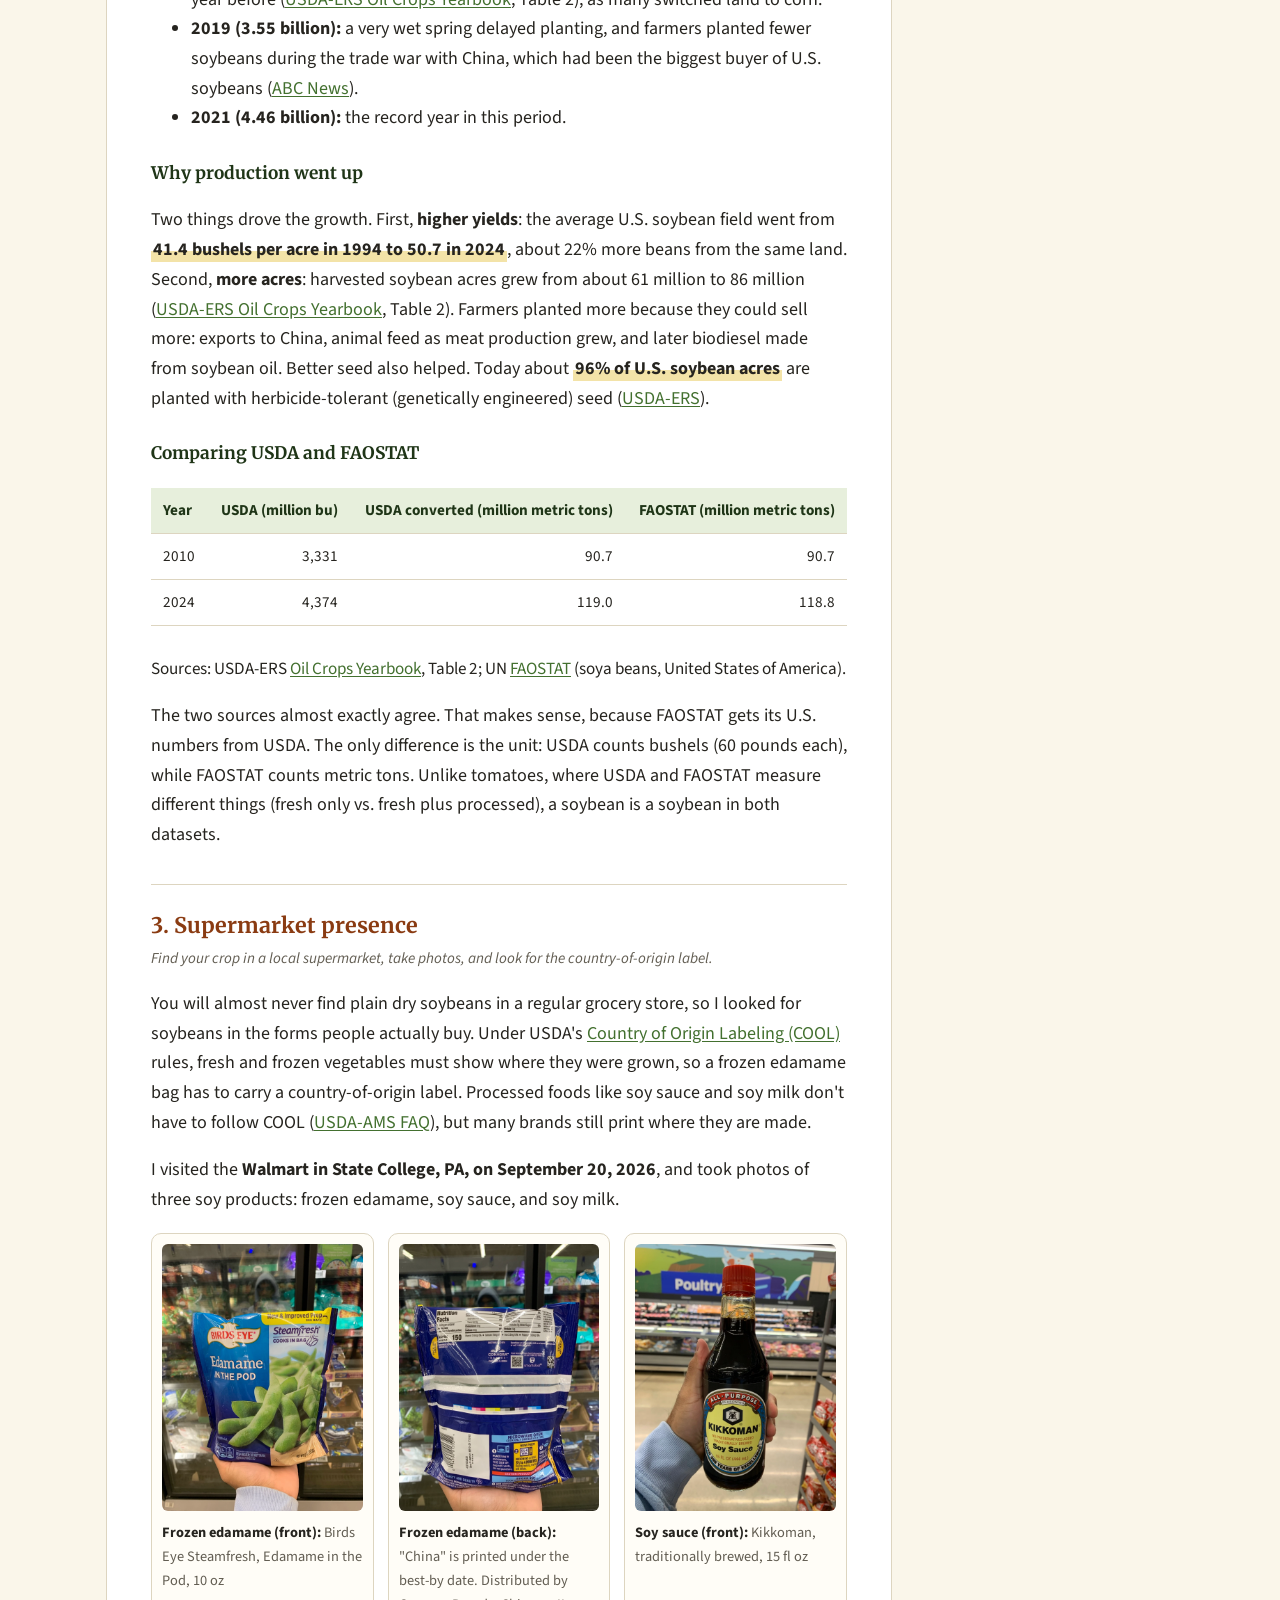
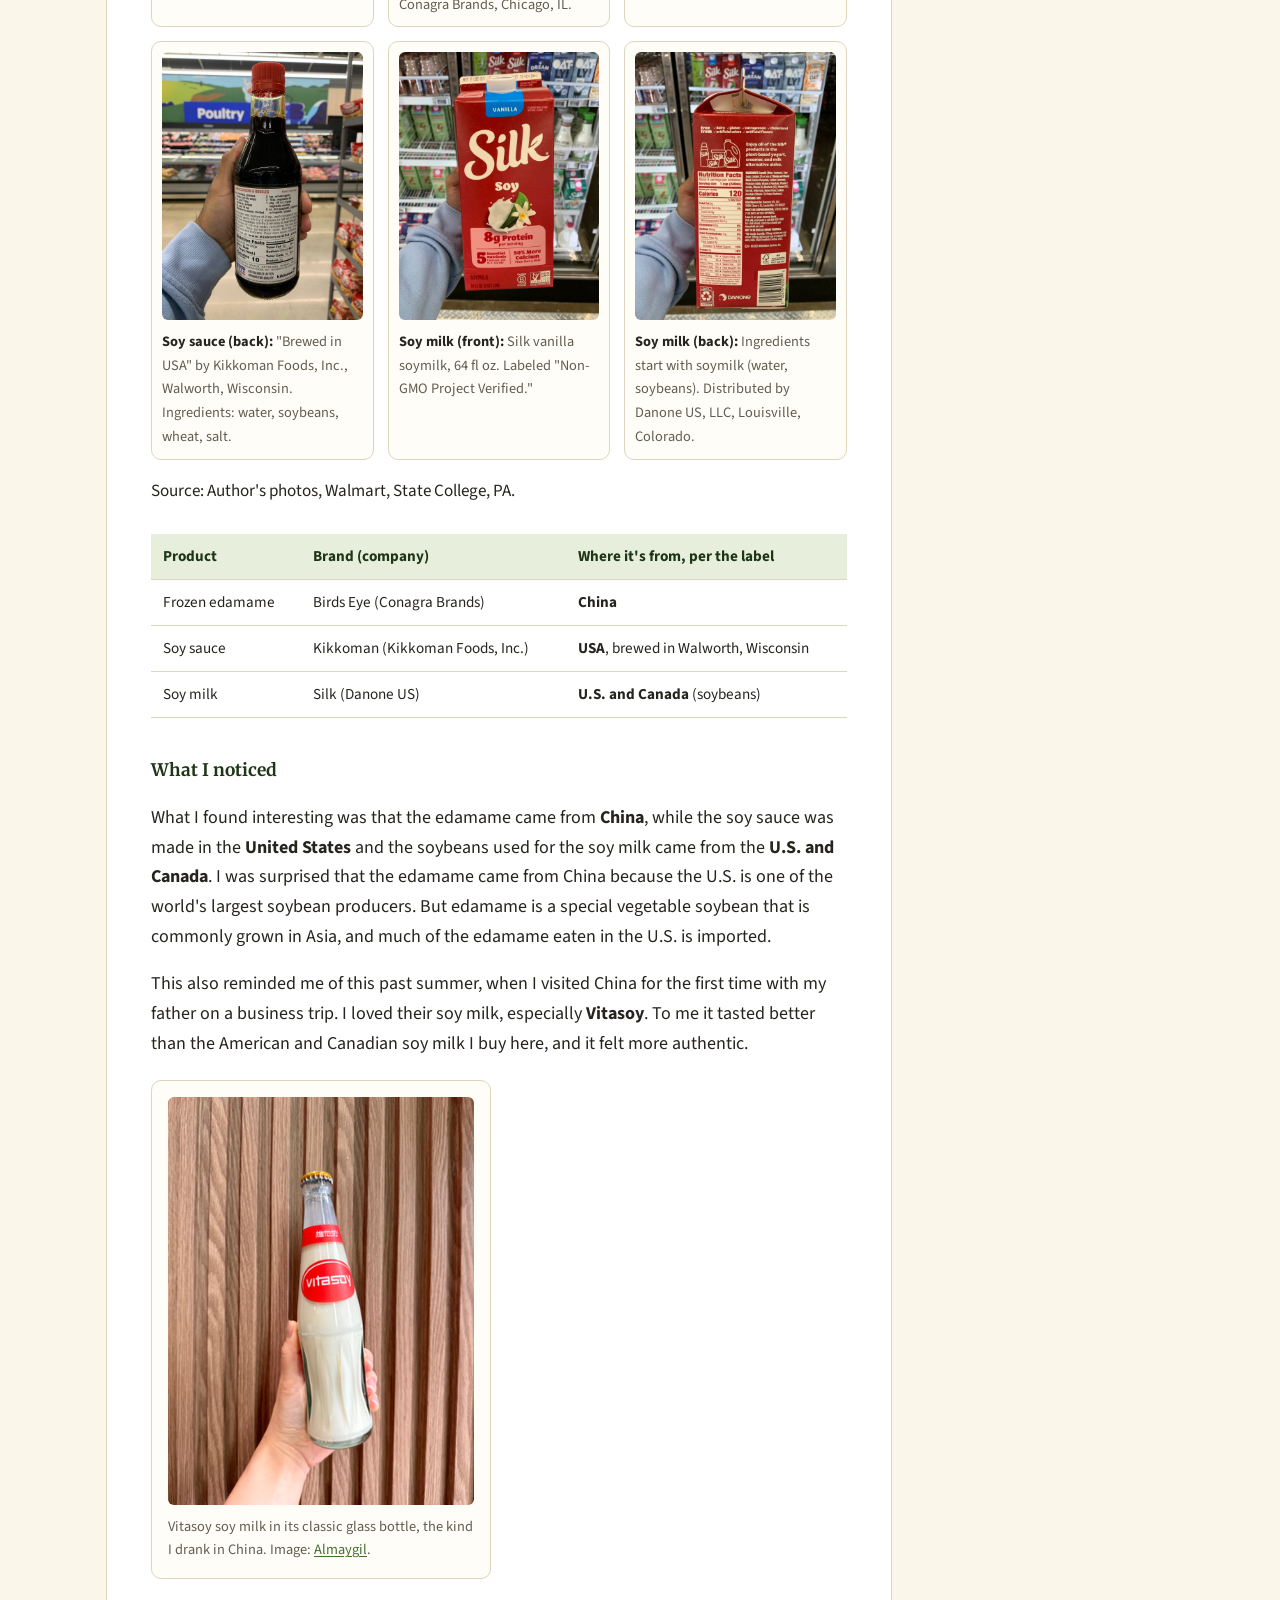
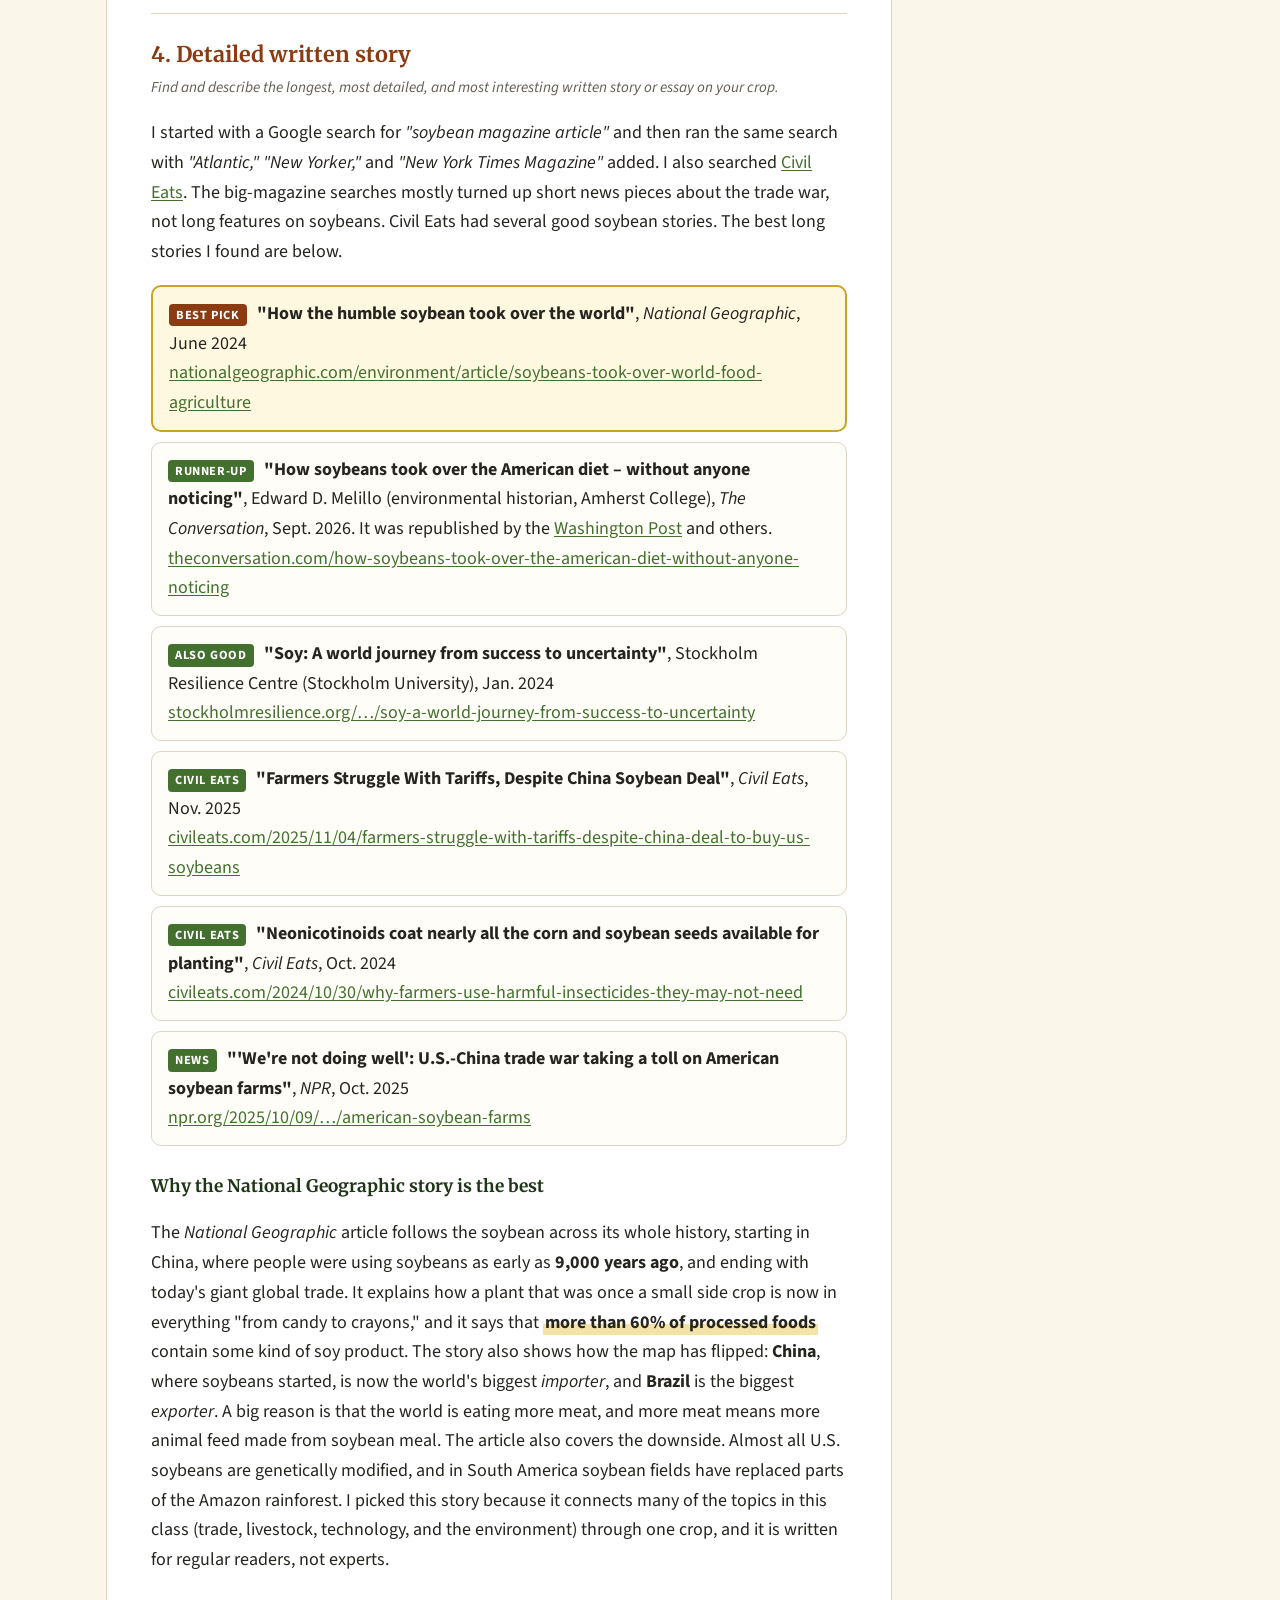
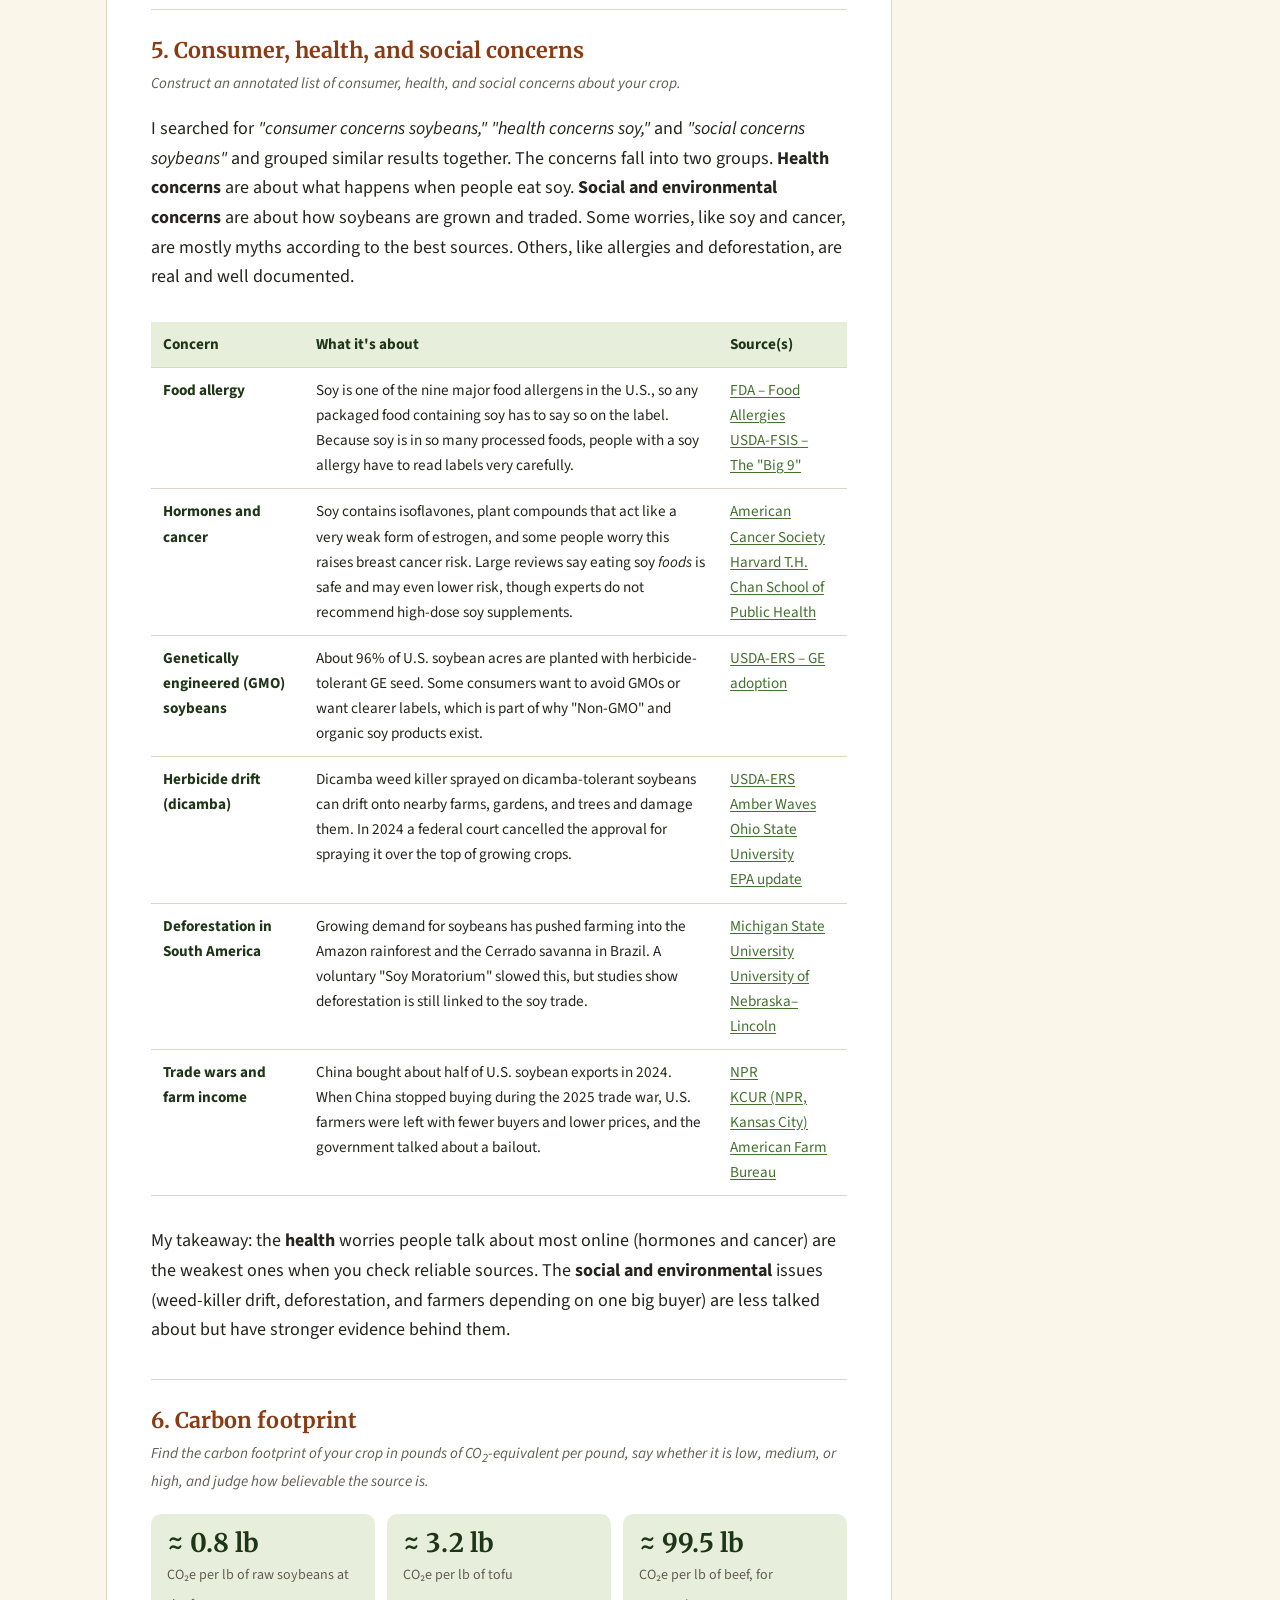
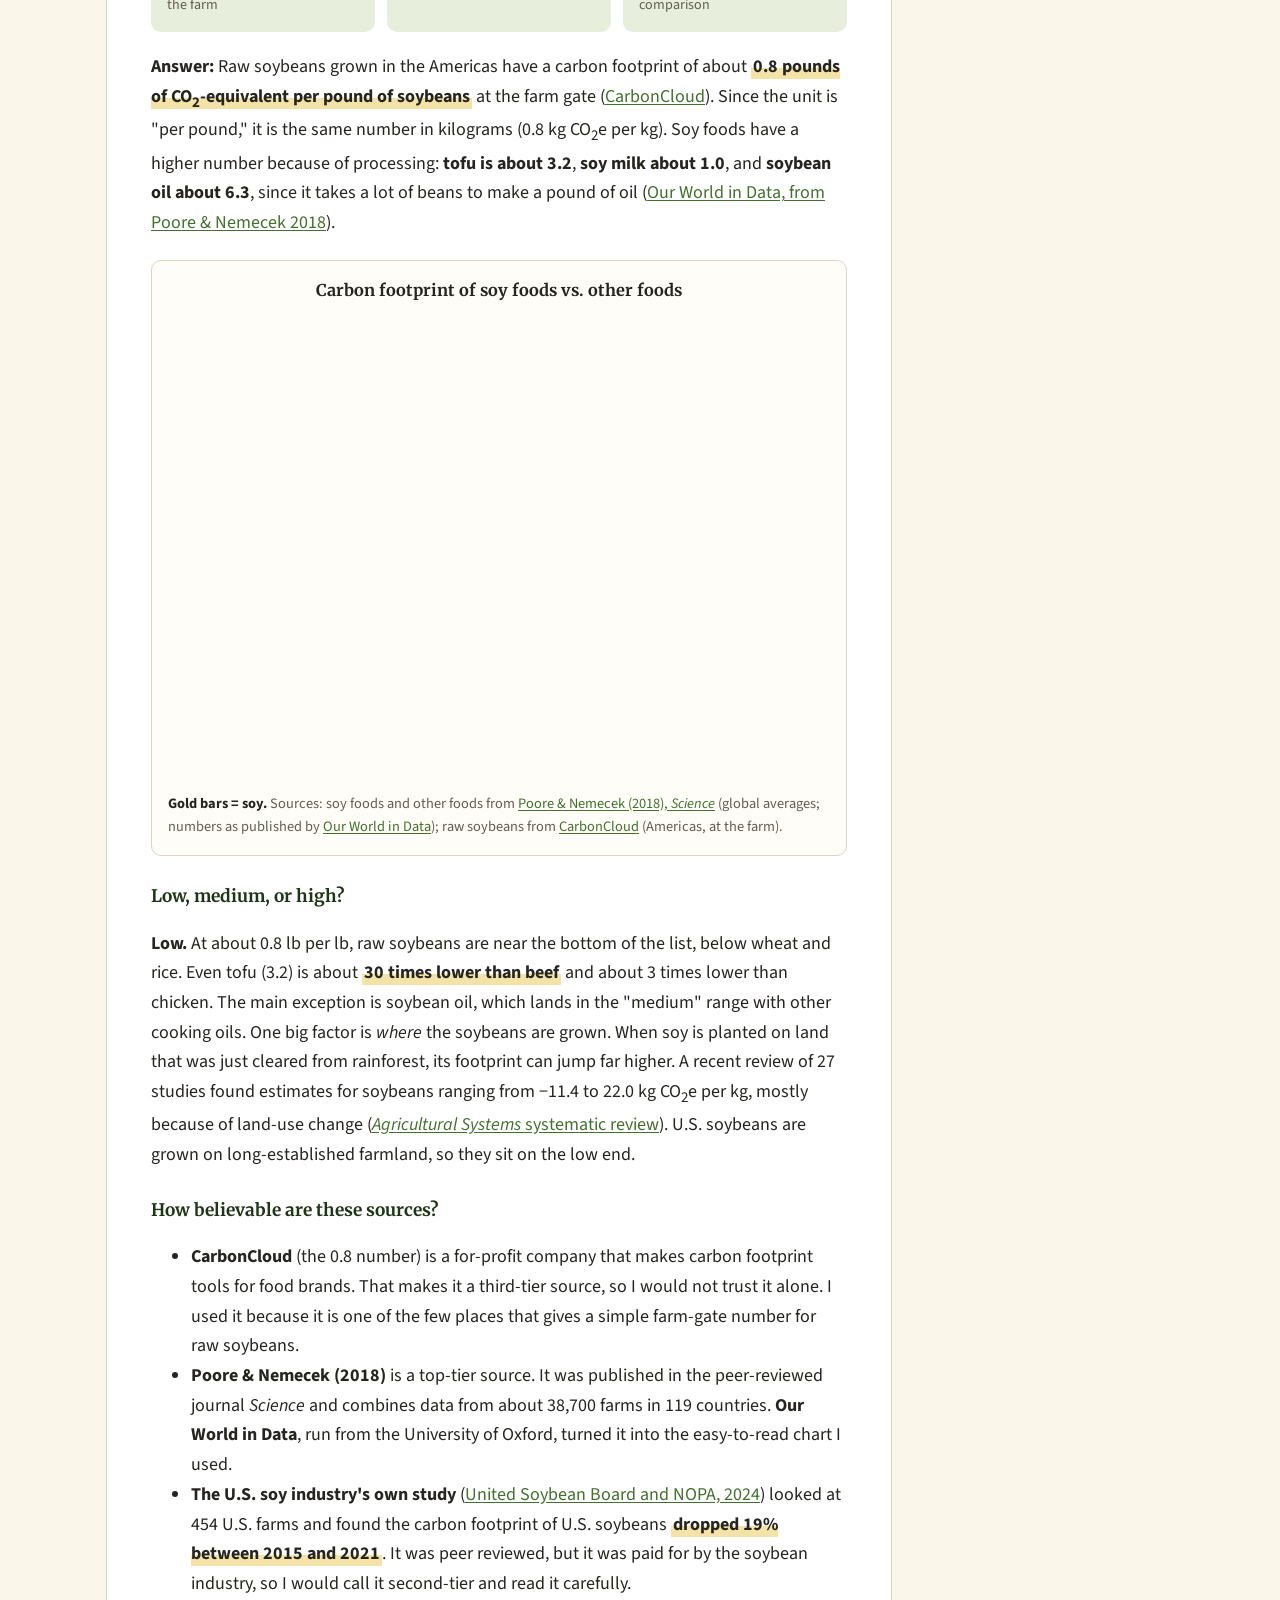
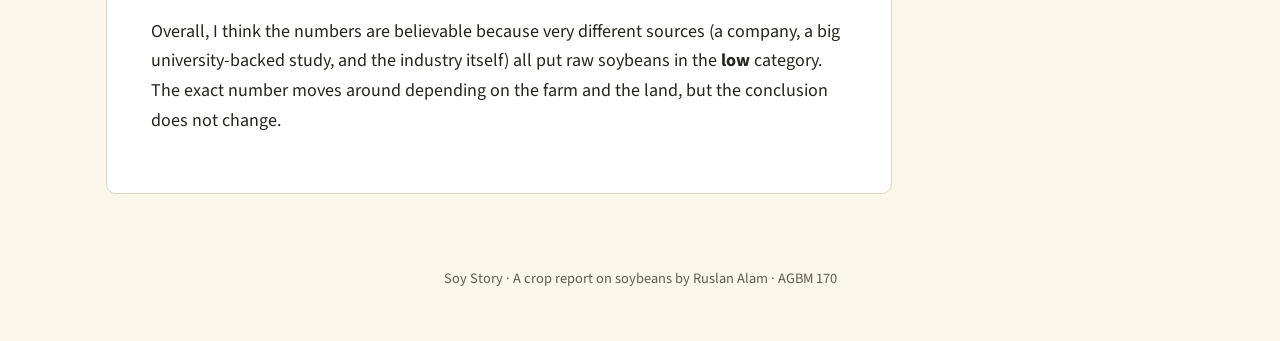
==== commit bcde183b: "Credit Vitasoy image source" ====
--- a/part-a.html
+++ b/part-a.html
@@ -256,7 +256,7 @@
 
     <figure style="max-width: 340px;">
       <img src="assets/img/photos/vitasoy.png" alt="Hand holding a glass bottle of Vitasoy soy milk" loading="lazy" width="375" height="499" style="display:block; width:100%; border-radius:6px;">
-      <figcaption>Vitasoy soy milk in its classic glass bottle, the kind I drank in China.</figcaption>
+      <figcaption>Vitasoy soy milk in its classic glass bottle, the kind I drank in China. Image: <a href="https://www.almaygil.com/product-page/chinotto">Almaygil</a>.</figcaption>
     </figure>
   </section>
 
